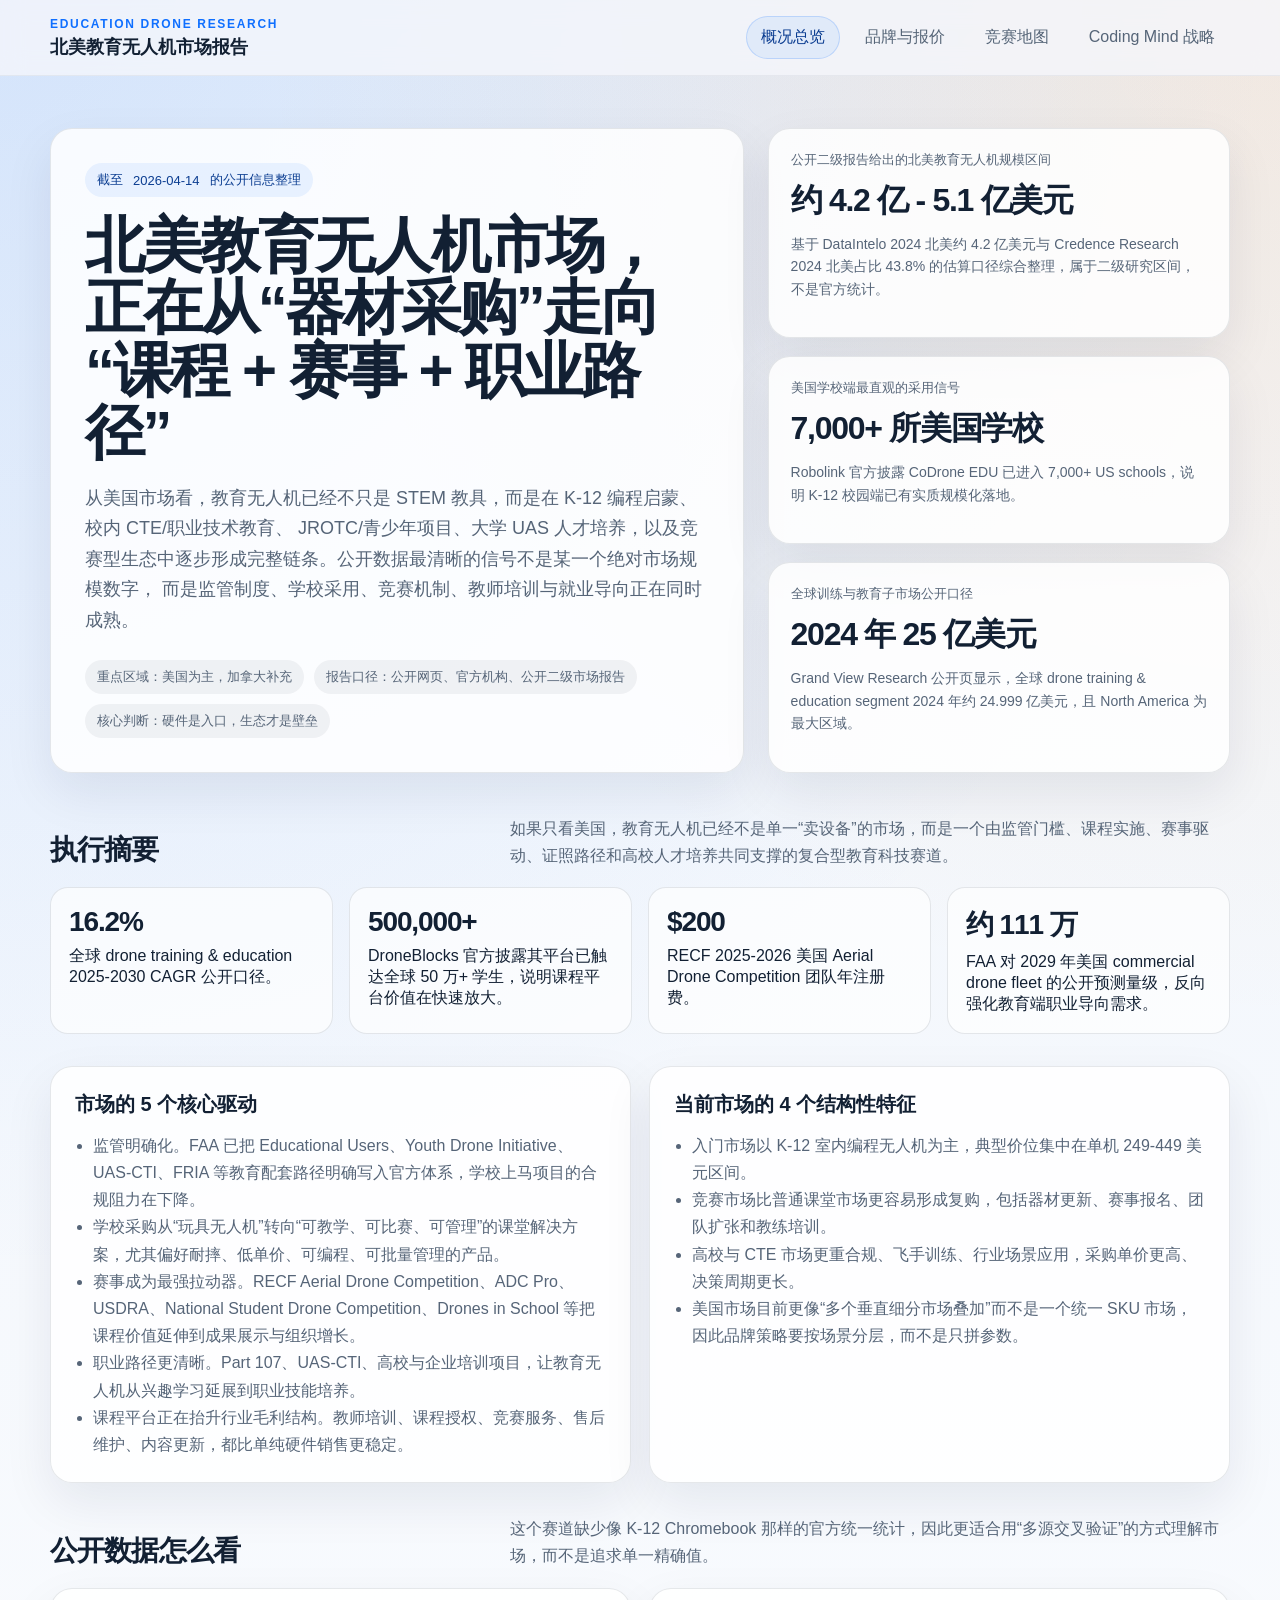
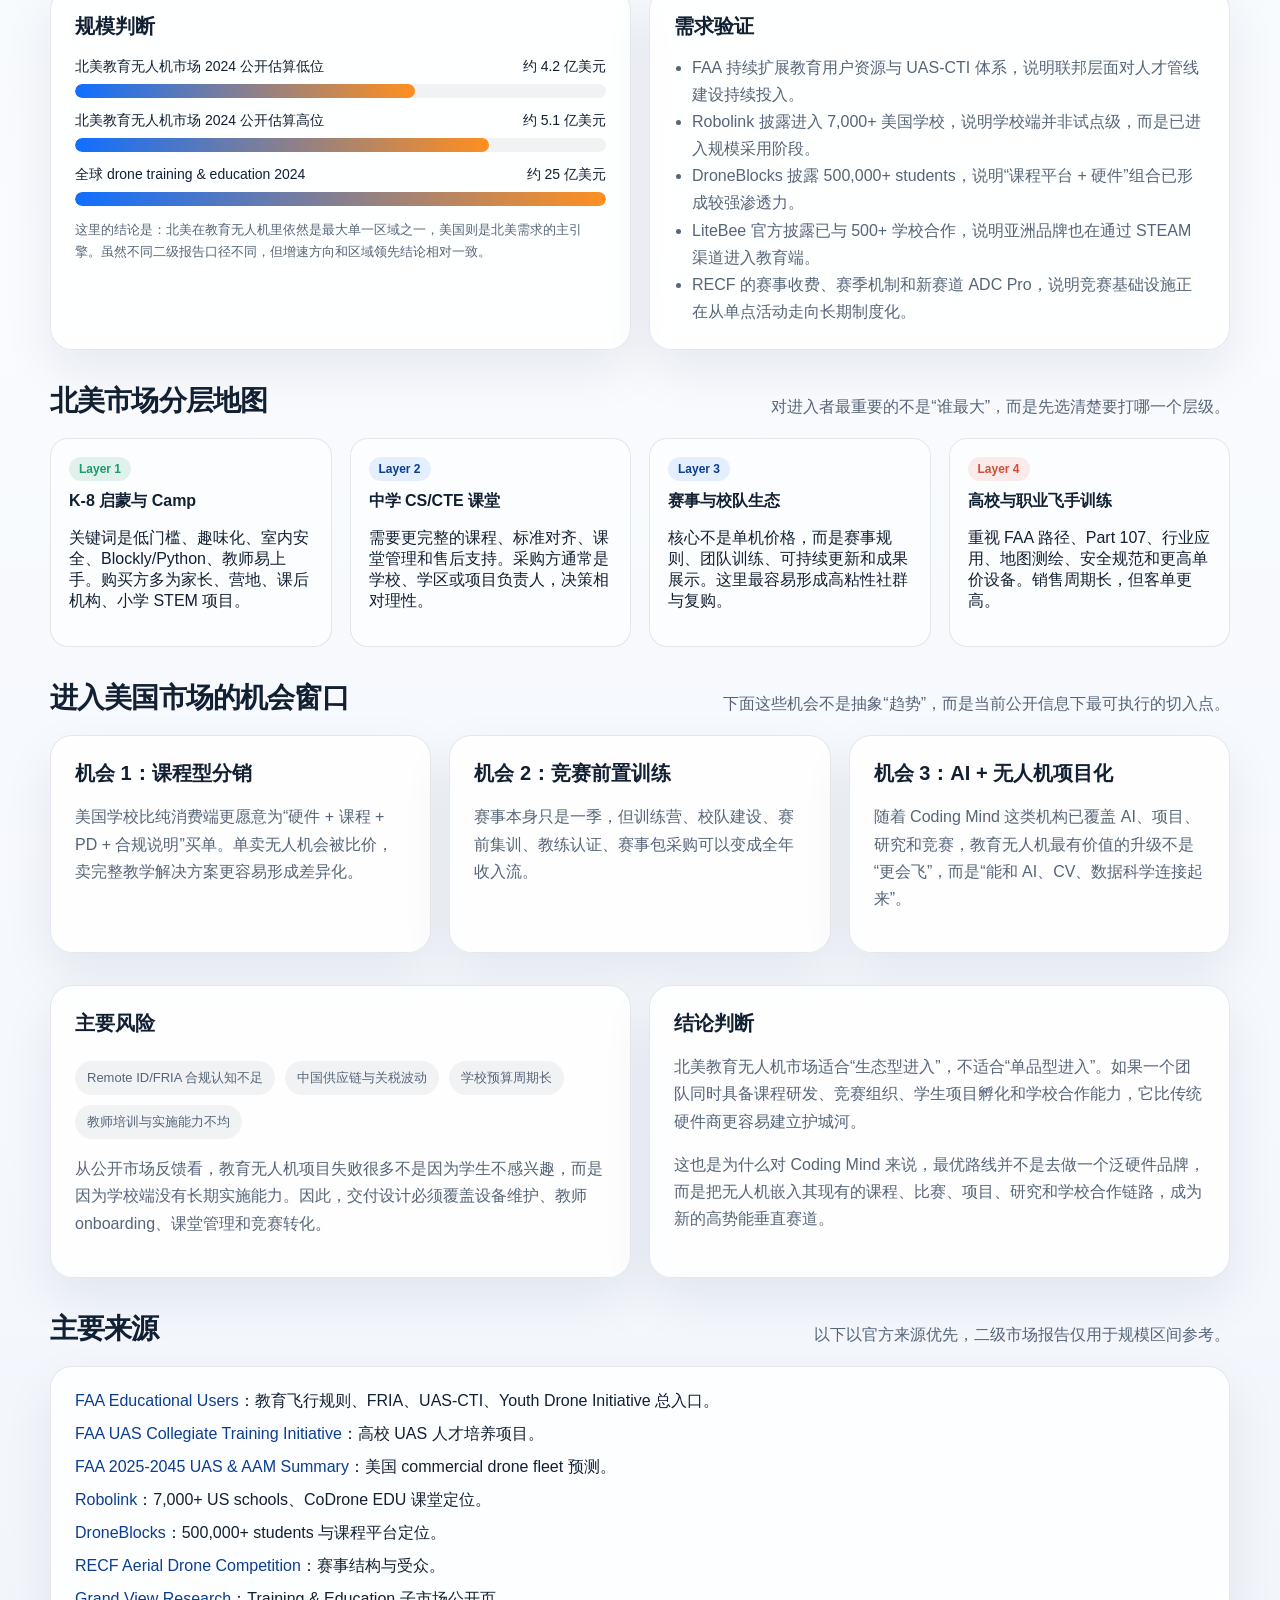
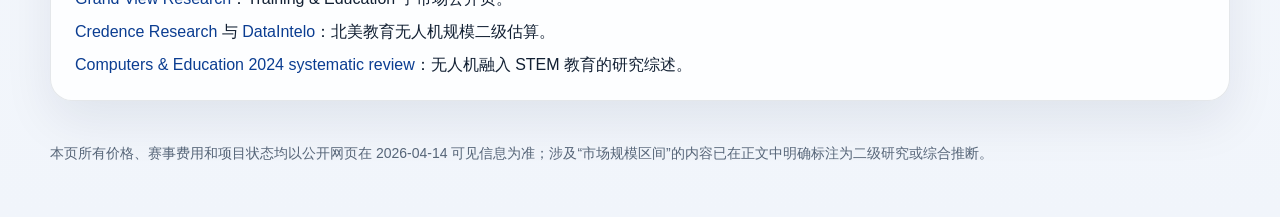
==== index.html @ 09e72b09 "Add North America education drone market research site" ====
<!DOCTYPE html>
<html lang="zh-CN">
<head>
  <meta charset="UTF-8">
  <meta name="viewport" content="width=device-width, initial-scale=1.0">
  <title>北美教育无人机市场研究总览</title>
  <link rel="stylesheet" href="assets/styles.css">
</head>
<body data-page="overview">
  <div class="topbar">
    <div class="page-shell topbar-inner">
      <div class="brand-block">
        <div class="brand-kicker">Education Drone Research</div>
        <div class="brand-title">北美教育无人机市场报告</div>
      </div>
      <nav class="nav-links">
        <a href="index.html" data-page="overview">概况总览</a>
        <a href="brands.html" data-page="brands">品牌与报价</a>
        <a href="competitions.html" data-page="competitions">竞赛地图</a>
        <a href="strategy.html" data-page="strategy">Coding Mind 战略</a>
      </nav>
    </div>
  </div>

  <main class="page-shell">
    <section class="hero">
      <div class="hero-grid">
        <div class="hero-card">
          <div class="eyebrow">截至 <span data-today></span> 的公开信息整理</div>
          <h1>北美教育无人机市场，正在从“器材采购”走向“课程 + 赛事 + 职业路径”</h1>
          <p class="lead">
            从美国市场看，教育无人机已经不只是 STEM 教具，而是在 K-12 编程启蒙、校内 CTE/职业技术教育、
            JROTC/青少年项目、大学 UAS 人才培养，以及竞赛型生态中逐步形成完整链条。公开数据最清晰的信号不是某一个绝对市场规模数字，
            而是监管制度、学校采用、竞赛机制、教师培训与就业导向正在同时成熟。
          </p>
          <div class="hero-tags">
            <span class="tag">重点区域：美国为主，加拿大补充</span>
            <span class="tag">报告口径：公开网页、官方机构、公开二级市场报告</span>
            <span class="tag">核心判断：硬件是入口，生态才是壁垒</span>
          </div>
        </div>
        <div class="hero-side">
          <div class="stat-card">
            <div class="stat-label">公开二级报告给出的北美教育无人机规模区间</div>
            <div class="stat-value">约 4.2 亿 - 5.1 亿美元</div>
            <div class="stat-foot">基于 DataIntelo 2024 北美约 4.2 亿美元与 Credence Research 2024 北美占比 43.8% 的估算口径综合整理，属于二级研究区间，不是官方统计。</div>
          </div>
          <div class="stat-card">
            <div class="stat-label">美国学校端最直观的采用信号</div>
            <div class="stat-value">7,000+ 所美国学校</div>
            <div class="stat-foot">Robolink 官方披露 CoDrone EDU 已进入 7,000+ US schools，说明 K-12 校园端已有实质规模化落地。</div>
          </div>
          <div class="stat-card">
            <div class="stat-label">全球训练与教育子市场公开口径</div>
            <div class="stat-value">2024 年 25 亿美元</div>
            <div class="stat-foot">Grand View Research 公开页显示，全球 drone training &amp; education segment 2024 年约 24.999 亿美元，且 North America 为最大区域。</div>
          </div>
        </div>
      </div>
    </section>

    <section>
      <div class="section-head">
        <div>
          <h2>执行摘要</h2>
        </div>
        <p>如果只看美国，教育无人机已经不是单一“卖设备”的市场，而是一个由监管门槛、课程实施、赛事驱动、证照路径和高校人才培养共同支撑的复合型教育科技赛道。</p>
      </div>
      <div class="metric-strip">
        <div class="metric-box">
          <strong>16.2%</strong>
          全球 drone training &amp; education 2025-2030 CAGR 公开口径。
        </div>
        <div class="metric-box">
          <strong>500,000+</strong>
          DroneBlocks 官方披露其平台已触达全球 50 万+ 学生，说明课程平台价值在快速放大。
        </div>
        <div class="metric-box">
          <strong>$200</strong>
          RECF 2025-2026 美国 Aerial Drone Competition 团队年注册费。
        </div>
        <div class="metric-box">
          <strong>约 111 万</strong>
          FAA 对 2029 年美国 commercial drone fleet 的公开预测量级，反向强化教育端职业导向需求。
        </div>
      </div>
    </section>

    <section>
      <div class="grid-2">
        <div class="panel">
          <h3>市场的 5 个核心驱动</h3>
          <ul class="clean">
            <li>监管明确化。FAA 已把 Educational Users、Youth Drone Initiative、UAS-CTI、FRIA 等教育配套路径明确写入官方体系，学校上马项目的合规阻力在下降。</li>
            <li>学校采购从“玩具无人机”转向“可教学、可比赛、可管理”的课堂解决方案，尤其偏好耐摔、低单价、可编程、可批量管理的产品。</li>
            <li>赛事成为最强拉动器。RECF Aerial Drone Competition、ADC Pro、USDRA、National Student Drone Competition、Drones in School 等把课程价值延伸到成果展示与组织增长。</li>
            <li>职业路径更清晰。Part 107、UAS-CTI、高校与企业培训项目，让教育无人机从兴趣学习延展到职业技能培养。</li>
            <li>课程平台正在抬升行业毛利结构。教师培训、课程授权、竞赛服务、售后维护、内容更新，都比单纯硬件销售更稳定。</li>
          </ul>
        </div>
        <div class="panel">
          <h3>当前市场的 4 个结构性特征</h3>
          <ul class="clean">
            <li>入门市场以 K-12 室内编程无人机为主，典型价位集中在单机 249-449 美元区间。</li>
            <li>竞赛市场比普通课堂市场更容易形成复购，包括器材更新、赛事报名、团队扩张和教练培训。</li>
            <li>高校与 CTE 市场更重合规、飞手训练、行业场景应用，采购单价更高、决策周期更长。</li>
            <li>美国市场目前更像“多个垂直细分市场叠加”而不是一个统一 SKU 市场，因此品牌策略要按场景分层，而不是只拼参数。</li>
          </ul>
        </div>
      </div>
    </section>

    <section>
      <div class="section-head">
        <div>
          <h2>公开数据怎么看</h2>
        </div>
        <p>这个赛道缺少像 K-12 Chromebook 那样的官方统一统计，因此更适合用“多源交叉验证”的方式理解市场，而不是追求单一精确值。</p>
      </div>
      <div class="grid-2">
        <div class="panel">
          <h3>规模判断</h3>
          <div class="market-bars">
            <div class="bar-row">
              <div class="bar-label"><span>北美教育无人机市场 2024 公开估算低位</span><span>约 4.2 亿美元</span></div>
              <div class="bar-track"><div class="bar-fill" style="width: 64%;"></div></div>
            </div>
            <div class="bar-row">
              <div class="bar-label"><span>北美教育无人机市场 2024 公开估算高位</span><span>约 5.1 亿美元</span></div>
              <div class="bar-track"><div class="bar-fill" style="width: 78%;"></div></div>
            </div>
            <div class="bar-row">
              <div class="bar-label"><span>全球 drone training &amp; education 2024</span><span>约 25 亿美元</span></div>
              <div class="bar-track"><div class="bar-fill" style="width: 100%;"></div></div>
            </div>
          </div>
          <p class="small">这里的结论是：北美在教育无人机里依然是最大单一区域之一，美国则是北美需求的主引擎。虽然不同二级报告口径不同，但增速方向和区域领先结论相对一致。</p>
        </div>
        <div class="panel">
          <h3>需求验证</h3>
          <ul class="clean">
            <li>FAA 持续扩展教育用户资源与 UAS-CTI 体系，说明联邦层面对人才管线建设持续投入。</li>
            <li>Robolink 披露进入 7,000+ 美国学校，说明学校端并非试点级，而是已进入规模采用阶段。</li>
            <li>DroneBlocks 披露 500,000+ students，说明“课程平台 + 硬件”组合已形成较强渗透力。</li>
            <li>LiteBee 官方披露已与 500+ 学校合作，说明亚洲品牌也在通过 STEAM 渠道进入教育端。</li>
            <li>RECF 的赛事收费、赛季机制和新赛道 ADC Pro，说明竞赛基础设施正在从单点活动走向长期制度化。</li>
          </ul>
        </div>
      </div>
    </section>

    <section>
      <div class="section-head">
        <div>
          <h2>北美市场分层地图</h2>
        </div>
        <p>对进入者最重要的不是“谁最大”，而是先选清楚要打哪一个层级。</p>
      </div>
      <div class="grid-4">
        <div class="matrix-item">
          <div class="pill open">Layer 1</div>
          <h4>K-8 启蒙与 Camp</h4>
          <p>关键词是低门槛、趣味化、室内安全、Blockly/Python、教师易上手。购买方多为家长、营地、课后机构、小学 STEM 项目。</p>
        </div>
        <div class="matrix-item">
          <div class="pill note">Layer 2</div>
          <h4>中学 CS/CTE 课堂</h4>
          <p>需要更完整的课程、标准对齐、课堂管理和售后支持。采购方通常是学校、学区或项目负责人，决策相对理性。</p>
        </div>
        <div class="matrix-item">
          <div class="pill note">Layer 3</div>
          <h4>赛事与校队生态</h4>
          <p>核心不是单机价格，而是赛事规则、团队训练、可持续更新和成果展示。这里最容易形成高粘性社群与复购。</p>
        </div>
        <div class="matrix-item">
          <div class="pill risk">Layer 4</div>
          <h4>高校与职业飞手训练</h4>
          <p>重视 FAA 路径、Part 107、行业应用、地图测绘、安全规范和更高单价设备。销售周期长，但客单更高。</p>
        </div>
      </div>
    </section>

    <section>
      <div class="section-head">
        <div>
          <h2>进入美国市场的机会窗口</h2>
        </div>
        <p>下面这些机会不是抽象“趋势”，而是当前公开信息下最可执行的切入点。</p>
      </div>
      <div class="grid-3">
        <div class="panel">
          <h3>机会 1：课程型分销</h3>
          <p>美国学校比纯消费端更愿意为“硬件 + 课程 + PD + 合规说明”买单。单卖无人机会被比价，卖完整教学解决方案更容易形成差异化。</p>
        </div>
        <div class="panel">
          <h3>机会 2：竞赛前置训练</h3>
          <p>赛事本身只是一季，但训练营、校队建设、赛前集训、教练认证、赛事包采购可以变成全年收入流。</p>
        </div>
        <div class="panel">
          <h3>机会 3：AI + 无人机项目化</h3>
          <p>随着 Coding Mind 这类机构已覆盖 AI、项目、研究和竞赛，教育无人机最有价值的升级不是“更会飞”，而是“能和 AI、CV、数据科学连接起来”。</p>
        </div>
      </div>
    </section>

    <section>
      <div class="grid-2">
        <div class="panel">
          <h3>主要风险</h3>
          <div class="chip-row">
            <span class="chip">Remote ID/FRIA 合规认知不足</span>
            <span class="chip">中国供应链与关税波动</span>
            <span class="chip">学校预算周期长</span>
            <span class="chip">教师培训与实施能力不均</span>
          </div>
          <p>从公开市场反馈看，教育无人机项目失败很多不是因为学生不感兴趣，而是因为学校端没有长期实施能力。因此，交付设计必须覆盖设备维护、教师 onboarding、课堂管理和竞赛转化。</p>
        </div>
        <div class="panel">
          <h3>结论判断</h3>
          <p>北美教育无人机市场适合“生态型进入”，不适合“单品型进入”。如果一个团队同时具备课程研发、竞赛组织、学生项目孵化和学校合作能力，它比传统硬件商更容易建立护城河。</p>
          <p>这也是为什么对 Coding Mind 来说，最优路线并不是去做一个泛硬件品牌，而是把无人机嵌入其现有的课程、比赛、项目、研究和学校合作链路，成为新的高势能垂直赛道。</p>
        </div>
      </div>
    </section>

    <section>
      <div class="section-head">
        <div>
          <h2>主要来源</h2>
        </div>
        <p>以下以官方来源优先，二级市场报告仅用于规模区间参考。</p>
      </div>
      <div class="source-card">
        <div class="source-list">
          <div><a href="https://www.faa.gov/uas/educational_users/" target="_blank" rel="noreferrer">FAA Educational Users</a>：教育飞行规则、FRIA、UAS-CTI、Youth Drone Initiative 总入口。</div>
          <div><a href="https://www.faa.gov/uas/educational_users/collegiate_training_initiative" target="_blank" rel="noreferrer">FAA UAS Collegiate Training Initiative</a>：高校 UAS 人才培养项目。</div>
          <div><a href="https://www.faa.gov/data_research/aviation/aerospace_forecasts/2025-uas-and-aam-summary.pdf" target="_blank" rel="noreferrer">FAA 2025-2045 UAS &amp; AAM Summary</a>：美国 commercial drone fleet 预测。</div>
          <div><a href="https://www.robolink.com/" target="_blank" rel="noreferrer">Robolink</a>：7,000+ US schools、CoDrone EDU 课堂定位。</div>
          <div><a href="https://droneblocks.io/about-droneblocks/" target="_blank" rel="noreferrer">DroneBlocks</a>：500,000+ students 与课程平台定位。</div>
          <div><a href="https://recf.org/teams/competition/aerial-drone-competition/" target="_blank" rel="noreferrer">RECF Aerial Drone Competition</a>：赛事结构与受众。</div>
          <div><a href="https://www.grandviewresearch.com/horizon/statistics/drone-market-outlook/services/training-education/global" target="_blank" rel="noreferrer">Grand View Research</a>：Training &amp; Education 子市场公开页。</div>
          <div><a href="https://www.credenceresearch.com/report/drone-technology-in-education-market/" target="_blank" rel="noreferrer">Credence Research</a> 与 <a href="https://dataintelo.com/report/drone-education-market" target="_blank" rel="noreferrer">DataIntelo</a>：北美教育无人机规模二级估算。</div>
          <div><a href="https://www.sciencedirect.com/science/article/pii/S0360131524000137" target="_blank" rel="noreferrer">Computers &amp; Education 2024 systematic review</a>：无人机融入 STEM 教育的研究综述。</div>
        </div>
      </div>
    </section>

    <div class="footer">
      本页所有价格、赛事费用和项目状态均以公开网页在 <span data-today></span> 可见信息为准；涉及“市场规模区间”的内容已在正文中明确标注为二级研究或综合推断。
    </div>
  </main>
  <script src="assets/app.js"></script>
</body>
</html>
---- assets/styles.css ----
:root {
  --bg: #f5f7fb;
  --surface: rgba(255, 255, 255, 0.84);
  --surface-strong: #ffffff;
  --text: #122033;
  --muted: #566578;
  --line: rgba(18, 32, 51, 0.1);
  --brand: #0f6fff;
  --brand-deep: #0b3d91;
  --accent: #ff8f1f;
  --accent-soft: #ffe5c7;
  --success: #1a9b6d;
  --danger: #d24e39;
  --shadow: 0 20px 50px rgba(16, 31, 58, 0.08);
  --radius: 22px;
  --content: 1180px;
}

* {
  box-sizing: border-box;
}

html {
  scroll-behavior: smooth;
}

body {
  margin: 0;
  font-family: "Segoe UI", "PingFang SC", "Microsoft YaHei", sans-serif;
  color: var(--text);
  background:
    radial-gradient(circle at top left, rgba(15, 111, 255, 0.12), transparent 35%),
    radial-gradient(circle at top right, rgba(255, 143, 31, 0.12), transparent 28%),
    linear-gradient(180deg, #eff4fb 0%, #f9fbfe 55%, #f1f5fb 100%);
}

a {
  color: inherit;
}

.page-shell {
  width: min(calc(100% - 32px), var(--content));
  margin: 0 auto;
}

.topbar {
  position: sticky;
  top: 0;
  z-index: 20;
  backdrop-filter: blur(12px);
  background: rgba(245, 247, 251, 0.78);
  border-bottom: 1px solid rgba(18, 32, 51, 0.06);
}

.topbar-inner {
  display: flex;
  align-items: center;
  justify-content: space-between;
  gap: 18px;
  padding: 16px 0;
}

.brand-block {
  display: flex;
  flex-direction: column;
  gap: 4px;
}

.brand-kicker {
  font-size: 12px;
  letter-spacing: 0.14em;
  text-transform: uppercase;
  color: var(--brand);
  font-weight: 700;
}

.brand-title {
  font-size: 18px;
  font-weight: 700;
}

.nav-links {
  display: flex;
  flex-wrap: wrap;
  justify-content: flex-end;
  gap: 10px;
}

.nav-links a {
  text-decoration: none;
  padding: 10px 14px;
  border-radius: 999px;
  color: var(--muted);
  border: 1px solid transparent;
  transition: all 0.2s ease;
}

.nav-links a:hover,
.nav-links a.active {
  color: var(--brand-deep);
  border-color: rgba(15, 111, 255, 0.18);
  background: rgba(15, 111, 255, 0.08);
}

.hero {
  padding: 52px 0 24px;
}

.hero-grid {
  display: grid;
  grid-template-columns: 1.35fr 0.9fr;
  gap: 24px;
}

.hero-card,
.panel,
.table-card,
.source-card,
.stat-card,
.timeline-card,
.note-card {
  background: var(--surface);
  border: 1px solid var(--line);
  box-shadow: var(--shadow);
  border-radius: var(--radius);
}

.hero-card {
  padding: 34px;
}

.eyebrow {
  display: inline-flex;
  align-items: center;
  gap: 10px;
  font-size: 13px;
  color: var(--brand-deep);
  background: rgba(15, 111, 255, 0.08);
  padding: 8px 12px;
  border-radius: 999px;
  margin-bottom: 18px;
}

.hero h1 {
  margin: 0;
  font-size: clamp(34px, 6vw, 60px);
  line-height: 1.04;
  letter-spacing: -0.04em;
}

.hero p.lead {
  margin: 18px 0 0;
  font-size: 18px;
  line-height: 1.7;
  color: var(--muted);
  max-width: 720px;
}

.hero-tags,
.chip-row {
  display: flex;
  flex-wrap: wrap;
  gap: 10px;
  margin-top: 24px;
}

.tag,
.chip {
  padding: 8px 12px;
  border-radius: 999px;
  font-size: 13px;
  background: rgba(18, 32, 51, 0.05);
  color: var(--muted);
}

.hero-side {
  display: grid;
  gap: 18px;
}

.stat-card {
  padding: 22px;
}

.stat-label {
  font-size: 13px;
  color: var(--muted);
  margin-bottom: 10px;
}

.stat-value {
  font-size: 32px;
  font-weight: 800;
  letter-spacing: -0.04em;
}

.stat-foot {
  margin-top: 10px;
  color: var(--muted);
  font-size: 14px;
  line-height: 1.6;
}

.grid-3,
.grid-2,
.grid-4 {
  display: grid;
  gap: 18px;
}

.grid-2 {
  grid-template-columns: repeat(2, minmax(0, 1fr));
}

.grid-3 {
  grid-template-columns: repeat(3, minmax(0, 1fr));
}

.grid-4 {
  grid-template-columns: repeat(4, minmax(0, 1fr));
}

section {
  padding: 18px 0 14px;
}

.section-head {
  display: flex;
  justify-content: space-between;
  gap: 18px;
  align-items: end;
  margin-bottom: 18px;
}

.section-head h2 {
  margin: 0;
  font-size: 28px;
  letter-spacing: -0.03em;
}

.section-head p {
  margin: 0;
  max-width: 720px;
  color: var(--muted);
  line-height: 1.7;
}

.panel {
  padding: 24px;
}

.panel h3,
.timeline-card h3,
.table-card h3,
.source-card h3 {
  margin: 0 0 14px;
  font-size: 20px;
}

.panel p,
.panel li,
.timeline-card p,
.timeline-card li,
.table-card p,
.source-card li,
.note-card p {
  color: var(--muted);
  line-height: 1.7;
}

ul.clean {
  margin: 0;
  padding-left: 18px;
}

.metric-strip {
  display: grid;
  grid-template-columns: repeat(4, minmax(0, 1fr));
  gap: 16px;
}

.metric-box {
  padding: 18px;
  border-radius: 18px;
  border: 1px solid var(--line);
  background: rgba(255, 255, 255, 0.66);
}

.metric-box strong {
  display: block;
  font-size: 28px;
  margin-bottom: 8px;
  letter-spacing: -0.04em;
}

.market-bars {
  display: grid;
  gap: 14px;
  margin-top: 18px;
}

.bar-row {
  display: grid;
  gap: 8px;
}

.bar-label {
  display: flex;
  justify-content: space-between;
  gap: 12px;
  font-size: 14px;
}

.bar-track {
  height: 14px;
  border-radius: 999px;
  background: rgba(18, 32, 51, 0.06);
  overflow: hidden;
}

.bar-fill {
  height: 100%;
  border-radius: 999px;
  background: linear-gradient(90deg, var(--brand), var(--accent));
}

.matrix {
  display: grid;
  gap: 14px;
}

.matrix-item {
  padding: 18px;
  border-radius: 18px;
  border: 1px solid var(--line);
  background: rgba(255, 255, 255, 0.62);
}

.matrix-item h4 {
  margin: 0 0 10px;
  font-size: 16px;
}

.pill {
  display: inline-flex;
  padding: 5px 10px;
  border-radius: 999px;
  font-size: 12px;
  font-weight: 700;
  margin-bottom: 10px;
}

.pill.open {
  background: rgba(26, 155, 109, 0.12);
  color: var(--success);
}

.pill.risk {
  background: rgba(210, 78, 57, 0.1);
  color: var(--danger);
}

.pill.note {
  background: rgba(15, 111, 255, 0.1);
  color: var(--brand-deep);
}

.table-card {
  overflow: hidden;
}

.table-wrap {
  overflow-x: auto;
}

table {
  width: 100%;
  border-collapse: collapse;
  min-width: 860px;
}

th,
td {
  text-align: left;
  padding: 16px 18px;
  border-bottom: 1px solid var(--line);
  vertical-align: top;
  font-size: 14px;
  line-height: 1.6;
}

th {
  font-size: 12px;
  text-transform: uppercase;
  letter-spacing: 0.08em;
  color: var(--muted);
  background: rgba(18, 32, 51, 0.04);
}

tbody tr:hover {
  background: rgba(15, 111, 255, 0.03);
}

.price {
  font-weight: 700;
  color: var(--brand-deep);
}

.muted {
  color: var(--muted);
}

.timeline {
  display: grid;
  gap: 16px;
}

.timeline-card {
  padding: 22px;
}

.timeline-step {
  font-size: 12px;
  color: var(--brand);
  font-weight: 800;
  letter-spacing: 0.1em;
  text-transform: uppercase;
  margin-bottom: 10px;
}

.source-card {
  padding: 24px;
}

.source-list {
  display: grid;
  gap: 12px;
}

.source-list a {
  color: var(--brand-deep);
  text-decoration: none;
}

.source-list a:hover {
  text-decoration: underline;
}

.note-card {
  padding: 18px 20px;
}

.footer {
  padding: 30px 0 54px;
  color: var(--muted);
  font-size: 14px;
}

.small {
  font-size: 13px;
}

@media (max-width: 980px) {
  .hero-grid,
  .grid-2,
  .grid-3,
  .grid-4,
  .metric-strip {
    grid-template-columns: 1fr;
  }

  .topbar-inner,
  .section-head {
    flex-direction: column;
    align-items: flex-start;
  }

  .nav-links {
    justify-content: flex-start;
  }

  .hero-card,
  .panel,
  .timeline-card,
  .source-card {
    padding: 22px;
  }
}
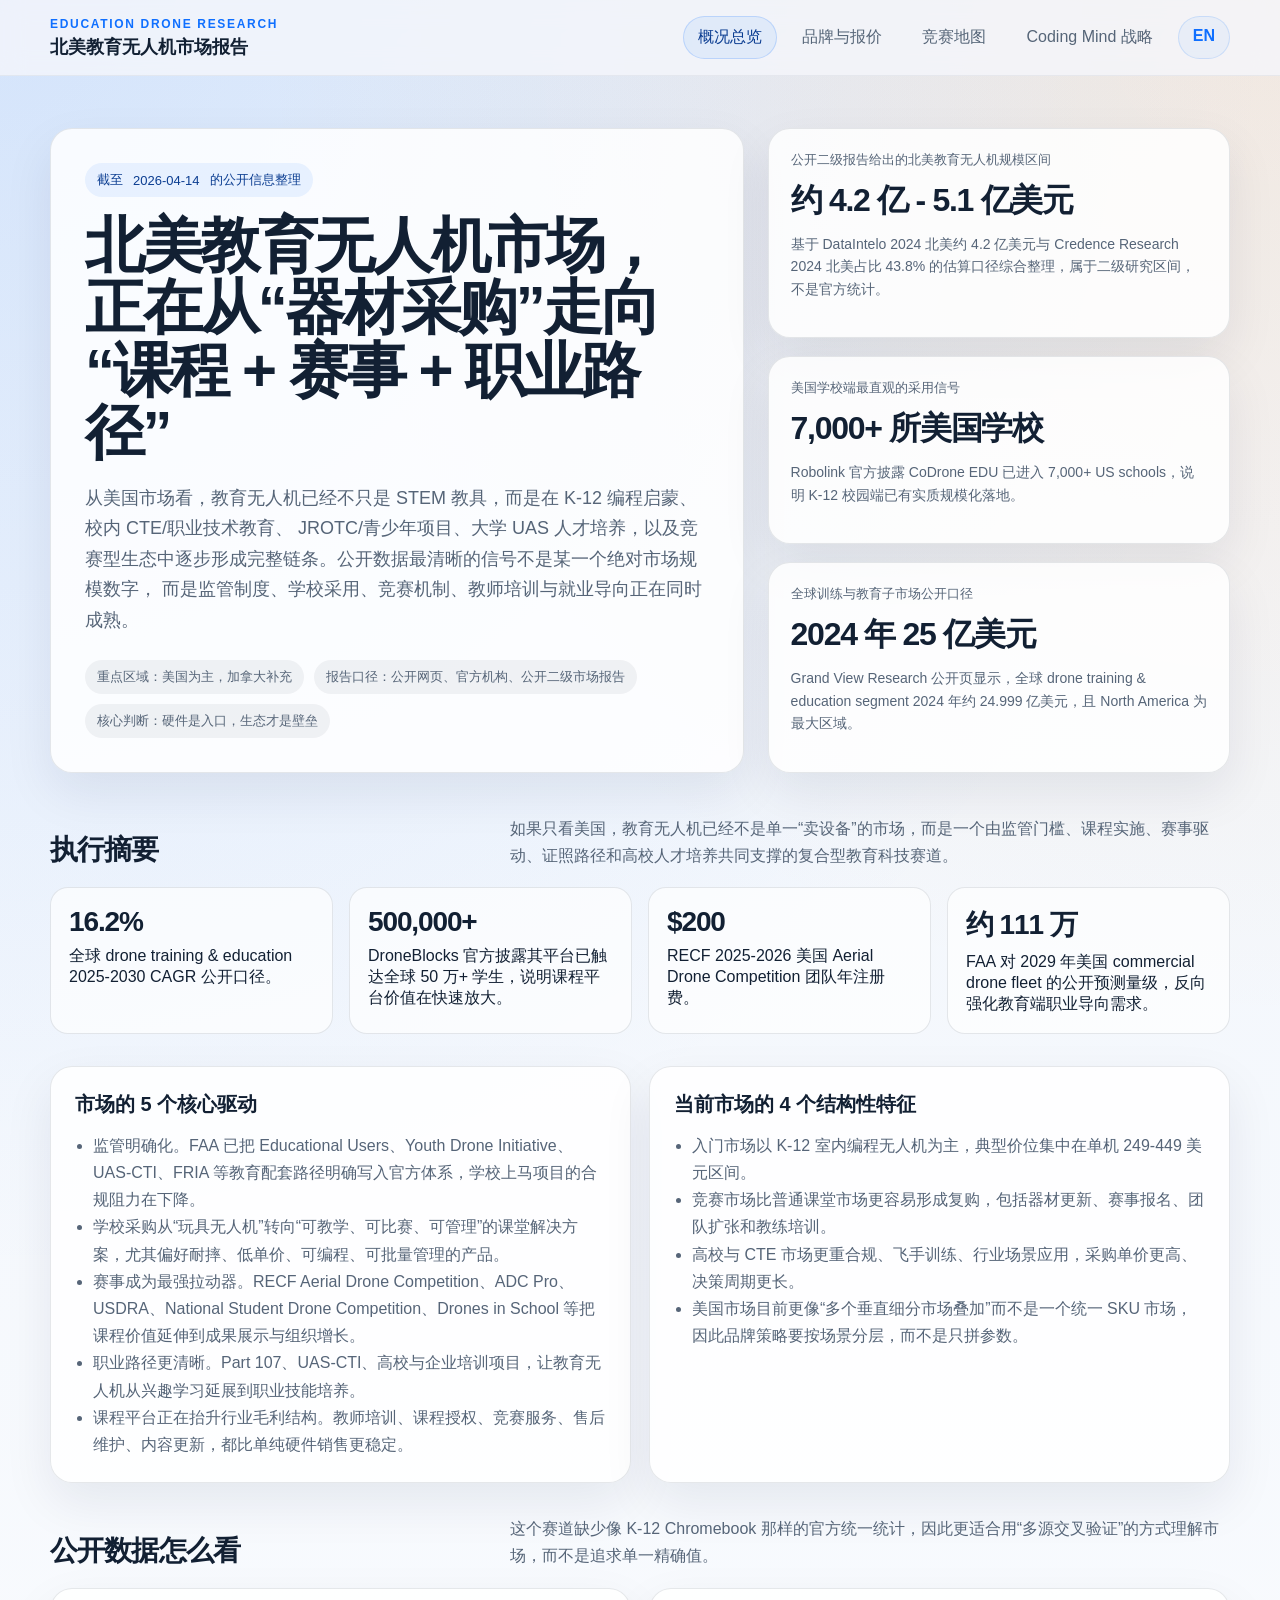
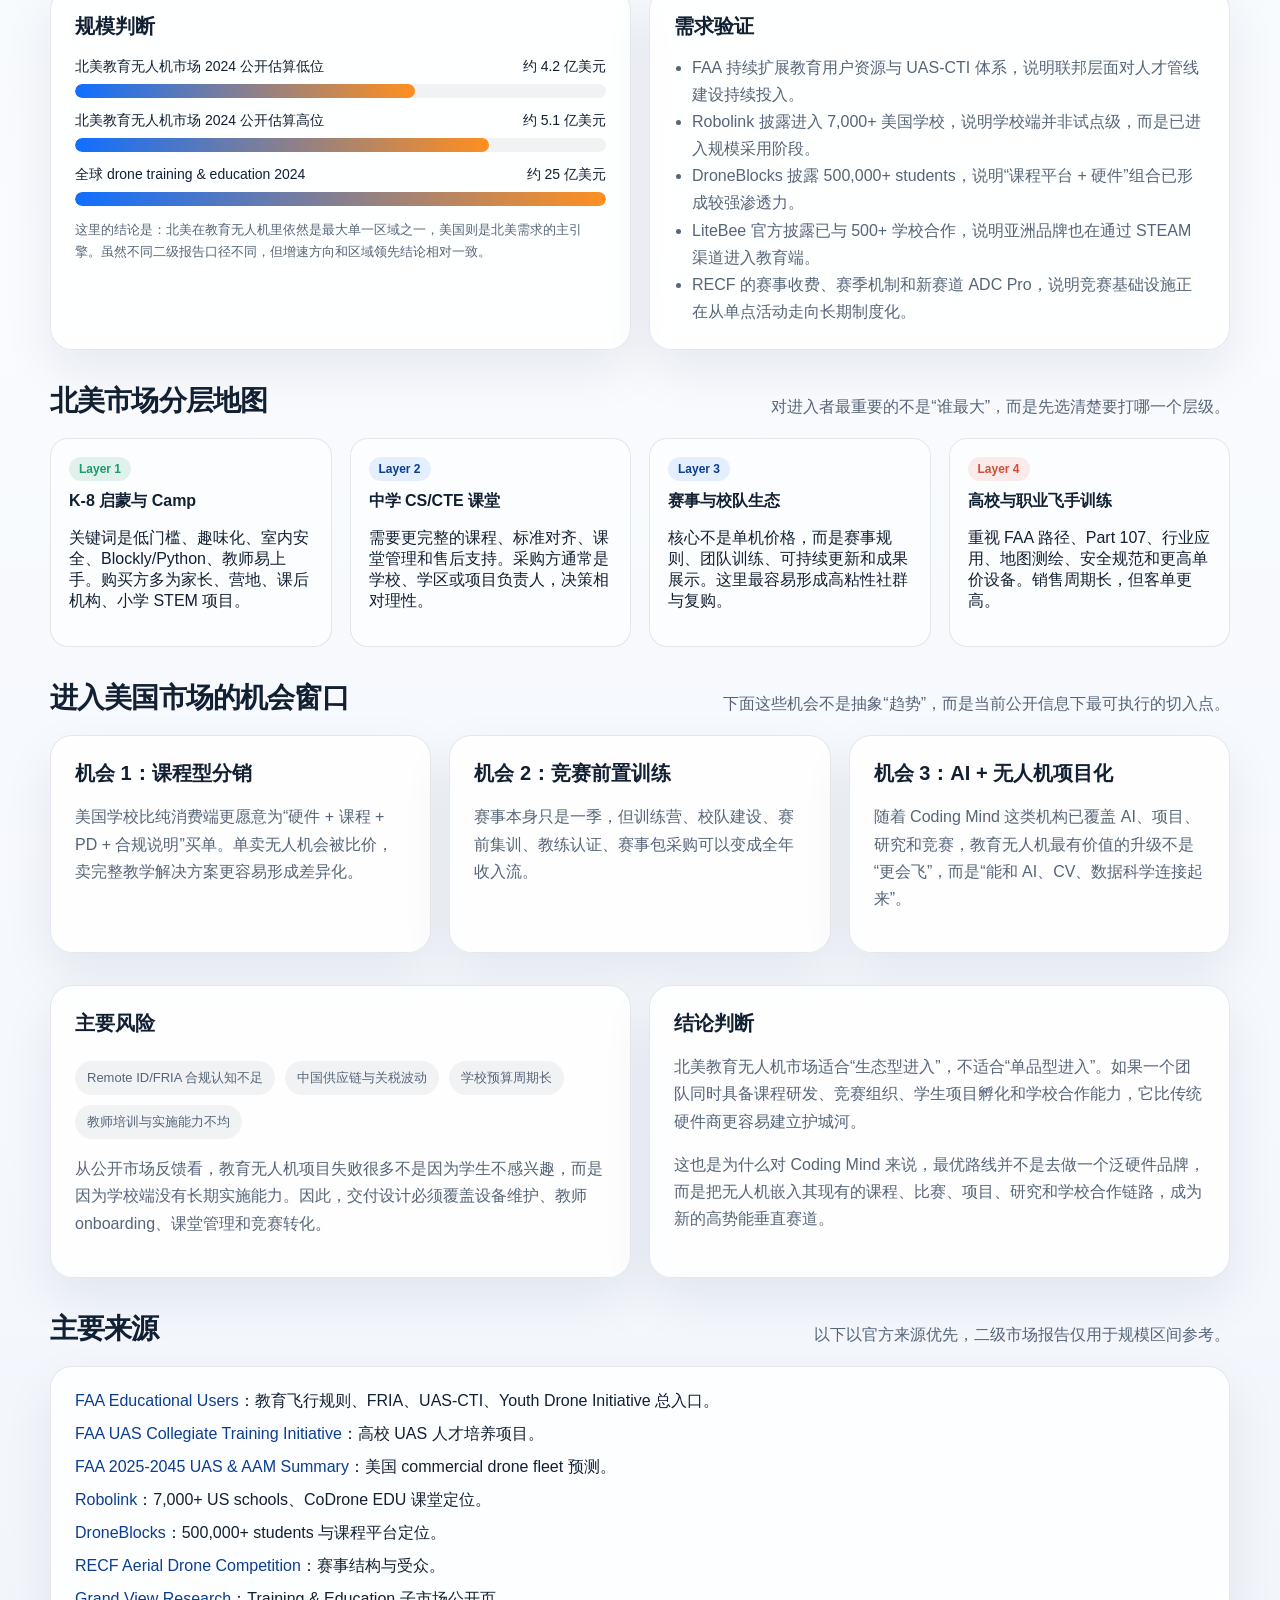
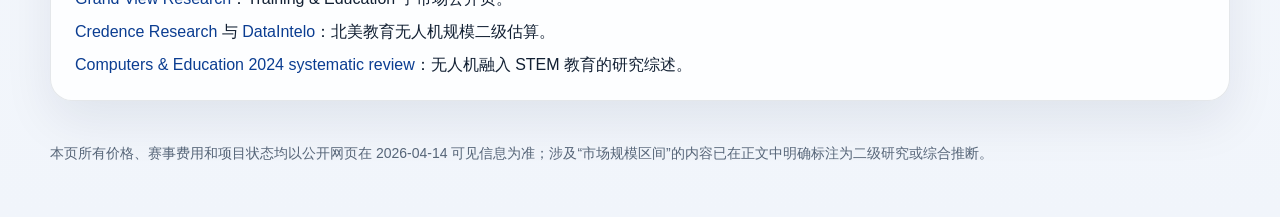
==== commit 6ffd5aaa: "Add English version of education drone report" ====
--- a/index.html
+++ b/index.html
@@ -18,6 +18,7 @@
         <a href="brands.html" data-page="brands">品牌与报价</a>
         <a href="competitions.html" data-page="competitions">竞赛地图</a>
         <a href="strategy.html" data-page="strategy">Coding Mind 战略</a>
+        <a href="overview-en.html" class="lang-link">EN</a>
       </nav>
     </div>
   </div>
--- a/assets/styles.css
+++ b/assets/styles.css
@@ -102,6 +102,13 @@
   background: rgba(15, 111, 255, 0.08);
 }
 
+.nav-links a.lang-link {
+  font-weight: 700;
+  color: var(--brand);
+  border-color: rgba(15, 111, 255, 0.14);
+  background: rgba(15, 111, 255, 0.05);
+}
+
 .hero {
   padding: 52px 0 24px;
 }
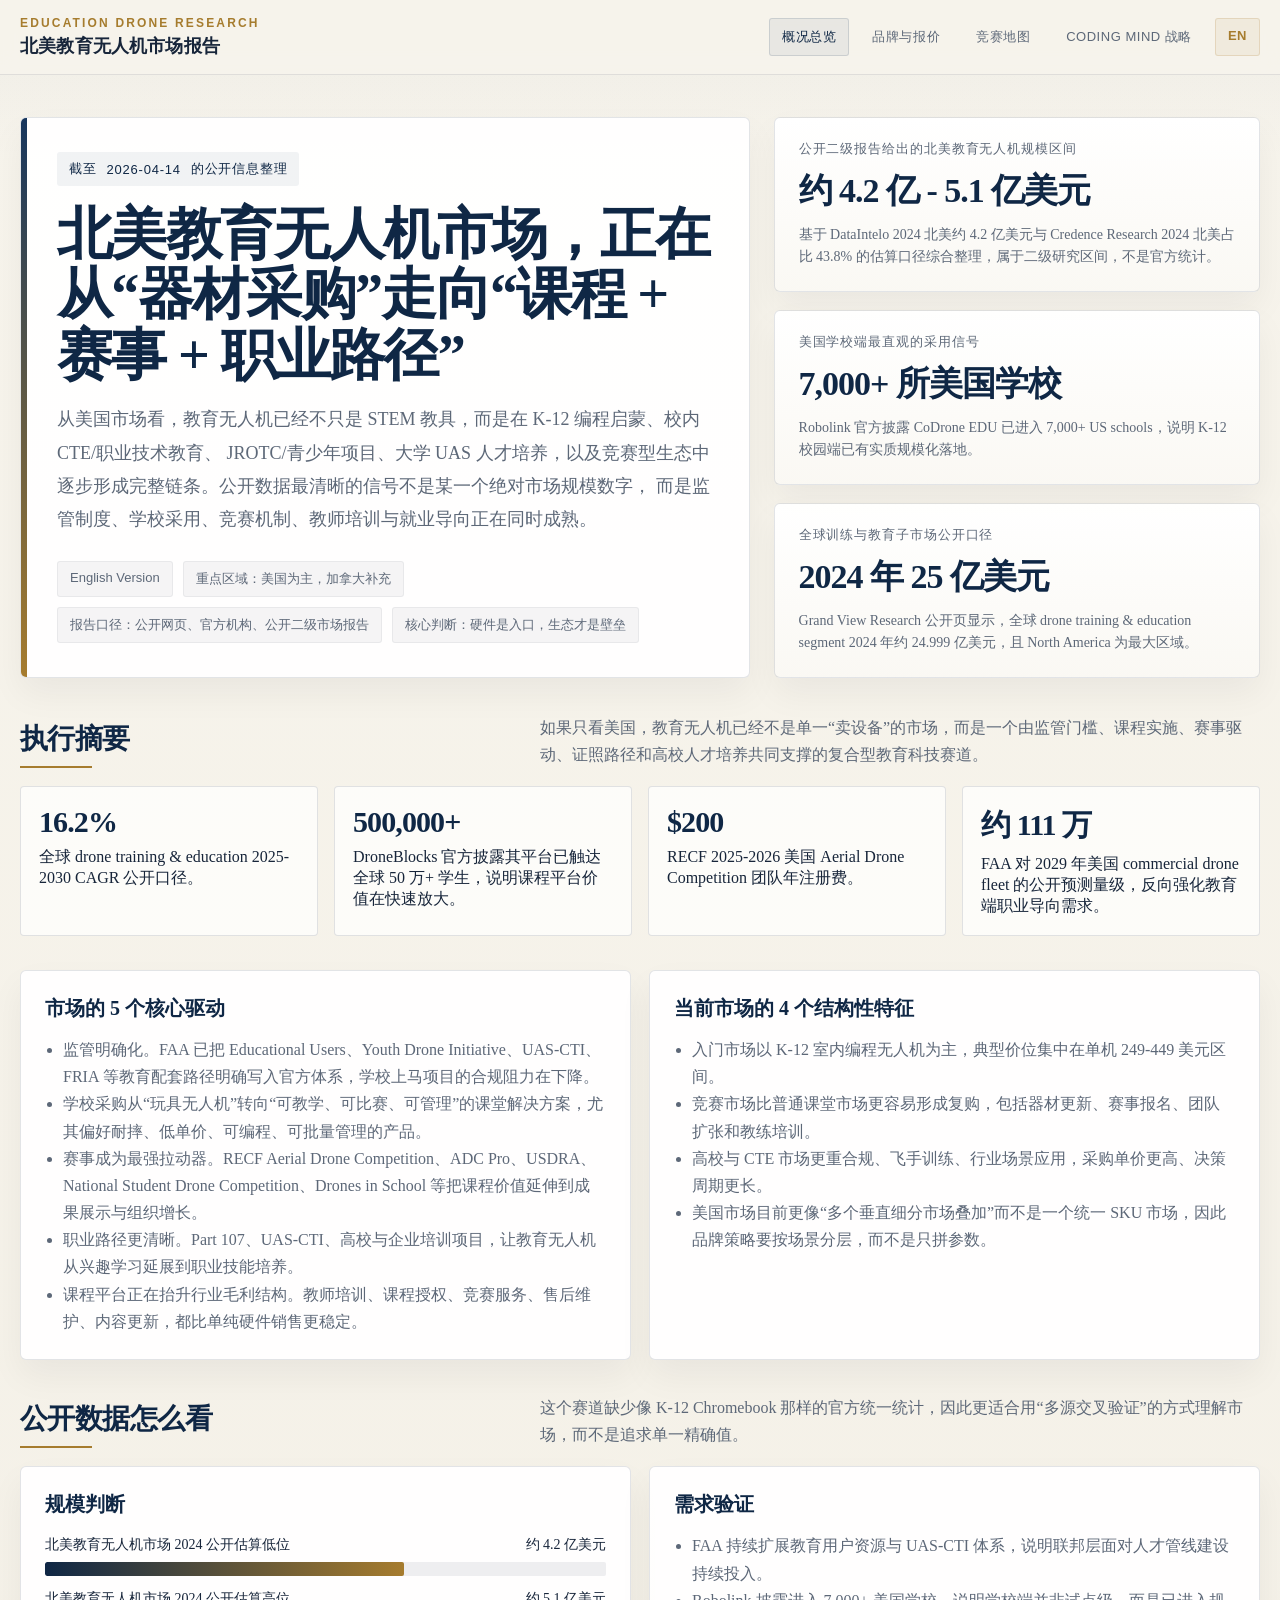
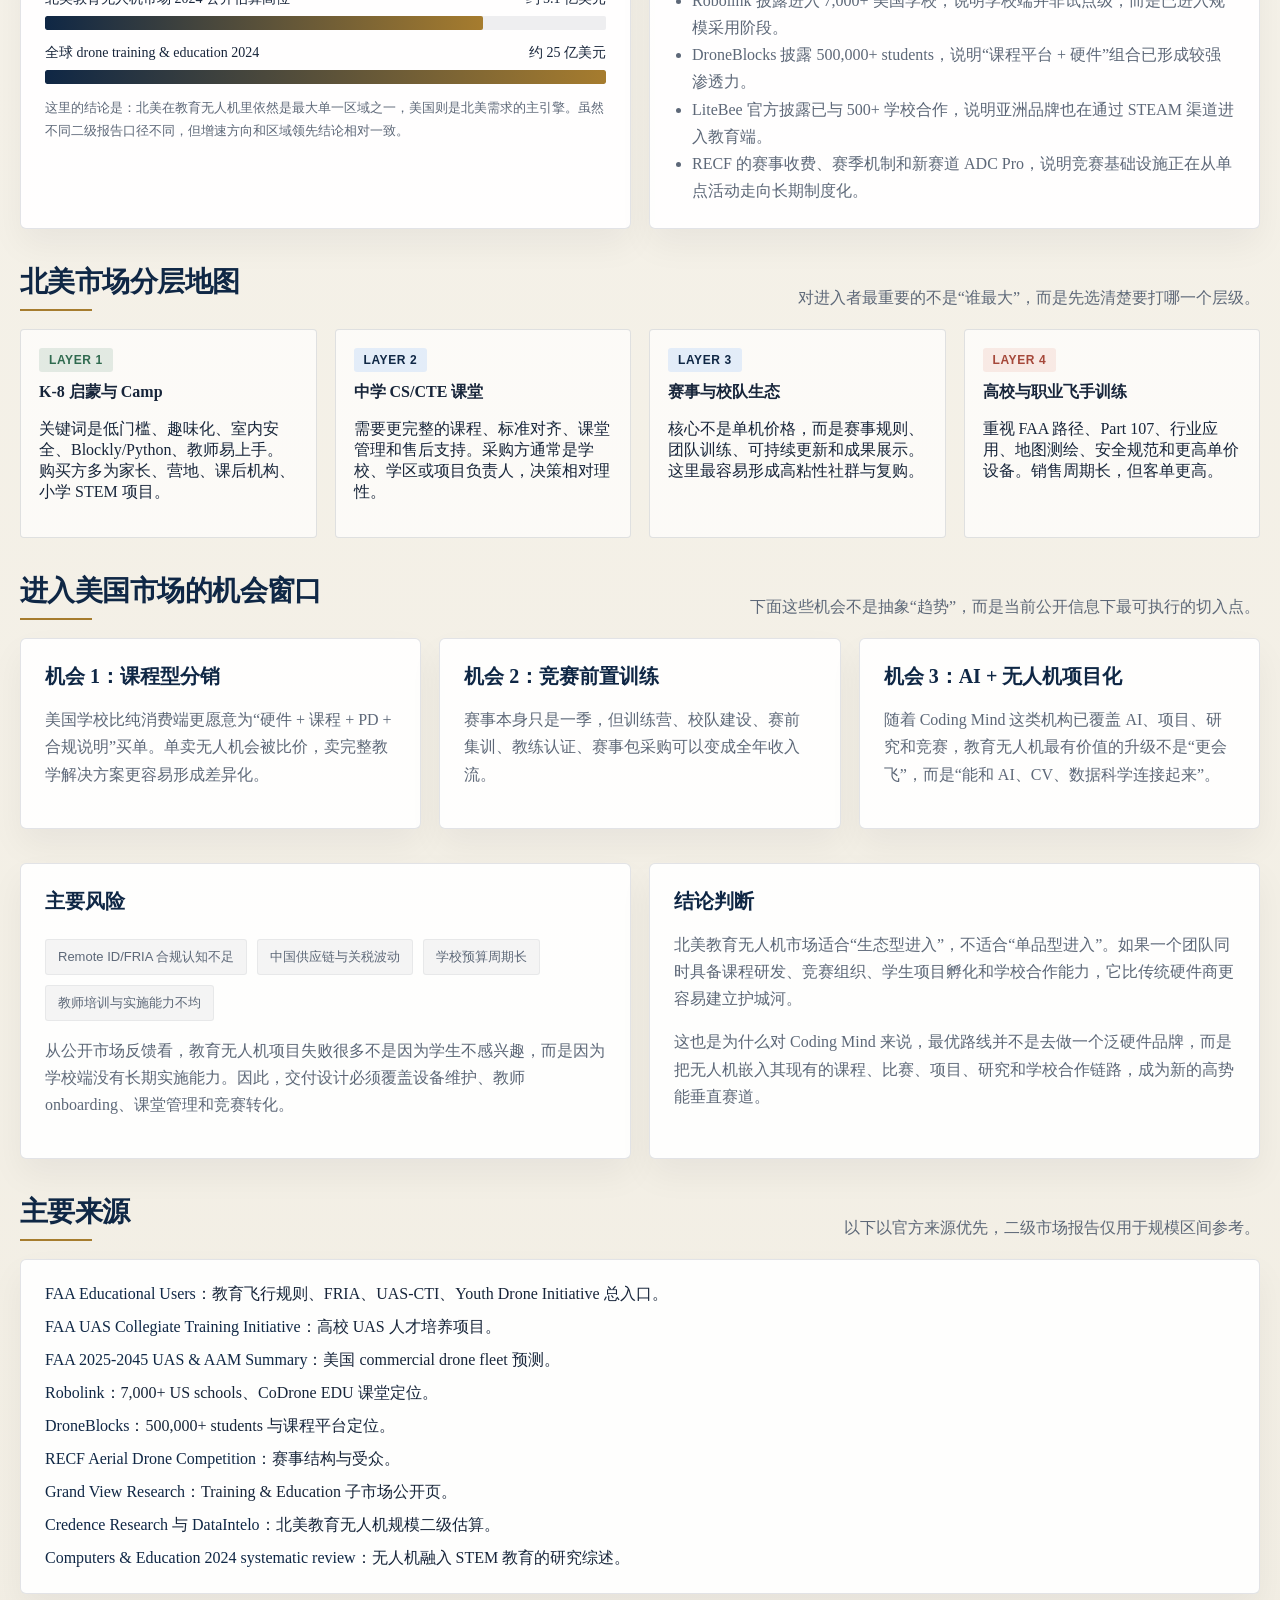
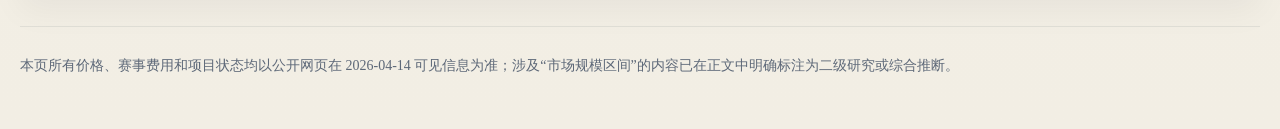
==== commit 969996d3: "Refine report styling for investment-grade presentation" ====
--- a/index.html
+++ b/index.html
@@ -35,6 +35,7 @@
             而是监管制度、学校采用、竞赛机制、教师培训与就业导向正在同时成熟。
           </p>
           <div class="hero-tags">
+            <a href="overview-en.html" class="tag">English Version</a>
             <span class="tag">重点区域：美国为主，加拿大补充</span>
             <span class="tag">报告口径：公开网页、官方机构、公开二级市场报告</span>
             <span class="tag">核心判断：硬件是入口，生态才是壁垒</span>
--- a/assets/styles.css
+++ b/assets/styles.css
@@ -1,19 +1,19 @@
 :root {
-  --bg: #f5f7fb;
-  --surface: rgba(255, 255, 255, 0.84);
+  --bg: #f3f0e8;
+  --surface: rgba(255, 255, 255, 0.92);
   --surface-strong: #ffffff;
-  --text: #122033;
-  --muted: #566578;
-  --line: rgba(18, 32, 51, 0.1);
-  --brand: #0f6fff;
-  --brand-deep: #0b3d91;
-  --accent: #ff8f1f;
-  --accent-soft: #ffe5c7;
-  --success: #1a9b6d;
-  --danger: #d24e39;
-  --shadow: 0 20px 50px rgba(16, 31, 58, 0.08);
-  --radius: 22px;
-  --content: 1180px;
+  --text: #17253a;
+  --muted: #5d6878;
+  --line: rgba(23, 37, 58, 0.12);
+  --brand: #17365d;
+  --brand-deep: #0f2745;
+  --accent: #a67c2e;
+  --accent-soft: rgba(166, 124, 46, 0.12);
+  --success: #2f6a4f;
+  --danger: #a5483a;
+  --shadow: 0 16px 34px rgba(17, 28, 44, 0.05);
+  --radius: 6px;
+  --content: 1240px;
 }
 
 * {
@@ -26,12 +26,11 @@
 
 body {
   margin: 0;
-  font-family: "Segoe UI", "PingFang SC", "Microsoft YaHei", sans-serif;
+  font-family: Georgia, "Times New Roman", "Noto Serif SC", "Songti SC", serif;
   color: var(--text);
   background:
-    radial-gradient(circle at top left, rgba(15, 111, 255, 0.12), transparent 35%),
-    radial-gradient(circle at top right, rgba(255, 143, 31, 0.12), transparent 28%),
-    linear-gradient(180deg, #eff4fb 0%, #f9fbfe 55%, #f1f5fb 100%);
+    linear-gradient(180deg, rgba(15, 39, 69, 0.04) 0%, rgba(15, 39, 69, 0) 160px),
+    linear-gradient(180deg, #f7f4ec 0%, #f2eee4 100%);
 }
 
 a {
@@ -47,9 +46,9 @@
   position: sticky;
   top: 0;
   z-index: 20;
-  backdrop-filter: blur(12px);
-  background: rgba(245, 247, 251, 0.78);
-  border-bottom: 1px solid rgba(18, 32, 51, 0.06);
+  backdrop-filter: blur(10px);
+  background: rgba(247, 244, 236, 0.92);
+  border-bottom: 1px solid rgba(23, 37, 58, 0.1);
 }
 
 .topbar-inner {
@@ -68,15 +67,17 @@
 
 .brand-kicker {
   font-size: 12px;
-  letter-spacing: 0.14em;
-  text-transform: uppercase;
-  color: var(--brand);
+  letter-spacing: 0.18em;
+  text-transform: uppercase;
+  color: var(--accent);
   font-weight: 700;
+  font-family: "Segoe UI", Arial, sans-serif;
 }
 
 .brand-title {
   font-size: 18px;
   font-weight: 700;
+  letter-spacing: 0.01em;
 }
 
 .nav-links {
@@ -88,29 +89,33 @@
 
 .nav-links a {
   text-decoration: none;
-  padding: 10px 14px;
-  border-radius: 999px;
+  padding: 9px 12px;
+  border-radius: 3px;
   color: var(--muted);
   border: 1px solid transparent;
   transition: all 0.2s ease;
+  font-family: "Segoe UI", Arial, sans-serif;
+  font-size: 13px;
+  letter-spacing: 0.04em;
+  text-transform: uppercase;
 }
 
 .nav-links a:hover,
 .nav-links a.active {
   color: var(--brand-deep);
-  border-color: rgba(15, 111, 255, 0.18);
-  background: rgba(15, 111, 255, 0.08);
+  border-color: rgba(23, 54, 93, 0.14);
+  background: rgba(23, 54, 93, 0.06);
 }
 
 .nav-links a.lang-link {
   font-weight: 700;
-  color: var(--brand);
-  border-color: rgba(15, 111, 255, 0.14);
-  background: rgba(15, 111, 255, 0.05);
+  color: var(--accent);
+  border-color: rgba(166, 124, 46, 0.18);
+  background: rgba(166, 124, 46, 0.08);
 }
 
 .hero {
-  padding: 52px 0 24px;
+  padding: 42px 0 18px;
 }
 
 .hero-grid {
@@ -133,7 +138,17 @@
 }
 
 .hero-card {
-  padding: 34px;
+  padding: 34px 36px;
+  position: relative;
+  overflow: hidden;
+}
+
+.hero-card::before {
+  content: "";
+  position: absolute;
+  inset: 0 auto 0 0;
+  width: 6px;
+  background: linear-gradient(180deg, var(--brand), var(--accent));
 }
 
 .eyebrow {
@@ -142,23 +157,27 @@
   gap: 10px;
   font-size: 13px;
   color: var(--brand-deep);
-  background: rgba(15, 111, 255, 0.08);
+  background: rgba(23, 54, 93, 0.06);
   padding: 8px 12px;
-  border-radius: 999px;
+  border-radius: 3px;
   margin-bottom: 18px;
+  font-family: "Segoe UI", Arial, sans-serif;
+  letter-spacing: 0.06em;
+  text-transform: uppercase;
 }
 
 .hero h1 {
   margin: 0;
-  font-size: clamp(34px, 6vw, 60px);
-  line-height: 1.04;
-  letter-spacing: -0.04em;
+  font-size: clamp(34px, 5vw, 56px);
+  line-height: 1.08;
+  letter-spacing: -0.03em;
+  color: var(--brand-deep);
 }
 
 .hero p.lead {
   margin: 18px 0 0;
   font-size: 18px;
-  line-height: 1.7;
+  line-height: 1.85;
   color: var(--muted);
   max-width: 720px;
 }
@@ -174,10 +193,13 @@
 .tag,
 .chip {
   padding: 8px 12px;
-  border-radius: 999px;
+  border-radius: 3px;
   font-size: 13px;
-  background: rgba(18, 32, 51, 0.05);
-  color: var(--muted);
+  background: rgba(23, 37, 58, 0.045);
+  color: var(--muted);
+  border: 1px solid rgba(23, 37, 58, 0.06);
+  text-decoration: none;
+  font-family: "Segoe UI", Arial, sans-serif;
 }
 
 .hero-side {
@@ -186,19 +208,25 @@
 }
 
 .stat-card {
-  padding: 22px;
+  padding: 22px 24px;
+  background:
+    linear-gradient(180deg, rgba(255, 255, 255, 0.96) 0%, rgba(250, 248, 243, 0.96) 100%);
 }
 
 .stat-label {
   font-size: 13px;
   color: var(--muted);
   margin-bottom: 10px;
+  text-transform: uppercase;
+  letter-spacing: 0.07em;
+  font-family: "Segoe UI", Arial, sans-serif;
 }
 
 .stat-value {
-  font-size: 32px;
+  font-size: 34px;
   font-weight: 800;
-  letter-spacing: -0.04em;
+  letter-spacing: -0.03em;
+  color: var(--brand-deep);
 }
 
 .stat-foot {
@@ -228,7 +256,7 @@
 }
 
 section {
-  padding: 18px 0 14px;
+  padding: 18px 0 16px;
 }
 
 .section-head {
@@ -242,7 +270,20 @@
 .section-head h2 {
   margin: 0;
   font-size: 28px;
-  letter-spacing: -0.03em;
+  letter-spacing: -0.02em;
+  color: var(--brand-deep);
+  position: relative;
+  padding-bottom: 10px;
+}
+
+.section-head h2::after {
+  content: "";
+  position: absolute;
+  left: 0;
+  bottom: 0;
+  width: 72px;
+  height: 2px;
+  background: var(--accent);
 }
 
 .section-head p {
@@ -262,6 +303,7 @@
 .source-card h3 {
   margin: 0 0 14px;
   font-size: 20px;
+  color: var(--brand-deep);
 }
 
 .panel p,
@@ -288,16 +330,17 @@
 
 .metric-box {
   padding: 18px;
-  border-radius: 18px;
+  border-radius: 4px;
   border: 1px solid var(--line);
-  background: rgba(255, 255, 255, 0.66);
+  background: rgba(255, 255, 255, 0.72);
 }
 
 .metric-box strong {
   display: block;
-  font-size: 28px;
+  font-size: 30px;
   margin-bottom: 8px;
-  letter-spacing: -0.04em;
+  letter-spacing: -0.03em;
+  color: var(--brand-deep);
 }
 
 .market-bars {
@@ -320,15 +363,15 @@
 
 .bar-track {
   height: 14px;
-  border-radius: 999px;
-  background: rgba(18, 32, 51, 0.06);
+  border-radius: 2px;
+  background: rgba(23, 37, 58, 0.07);
   overflow: hidden;
 }
 
 .bar-fill {
   height: 100%;
-  border-radius: 999px;
-  background: linear-gradient(90deg, var(--brand), var(--accent));
+  border-radius: 2px;
+  background: linear-gradient(90deg, var(--brand-deep), var(--accent));
 }
 
 .matrix {
@@ -338,9 +381,9 @@
 
 .matrix-item {
   padding: 18px;
-  border-radius: 18px;
+  border-radius: 4px;
   border: 1px solid var(--line);
-  background: rgba(255, 255, 255, 0.62);
+  background: rgba(255, 255, 255, 0.68);
 }
 
 .matrix-item h4 {
@@ -351,14 +394,17 @@
 .pill {
   display: inline-flex;
   padding: 5px 10px;
-  border-radius: 999px;
+  border-radius: 3px;
   font-size: 12px;
   font-weight: 700;
   margin-bottom: 10px;
+  font-family: "Segoe UI", Arial, sans-serif;
+  letter-spacing: 0.05em;
+  text-transform: uppercase;
 }
 
 .pill.open {
-  background: rgba(26, 155, 109, 0.12);
+  background: rgba(47, 106, 79, 0.12);
   color: var(--success);
 }
 
@@ -399,13 +445,14 @@
 th {
   font-size: 12px;
   text-transform: uppercase;
-  letter-spacing: 0.08em;
-  color: var(--muted);
-  background: rgba(18, 32, 51, 0.04);
+  letter-spacing: 0.1em;
+  color: var(--muted);
+  background: rgba(23, 37, 58, 0.05);
+  font-family: "Segoe UI", Arial, sans-serif;
 }
 
 tbody tr:hover {
-  background: rgba(15, 111, 255, 0.03);
+  background: rgba(23, 54, 93, 0.03);
 }
 
 .price {
@@ -424,15 +471,27 @@
 
 .timeline-card {
   padding: 22px;
+  position: relative;
+}
+
+.timeline-card::before {
+  content: "";
+  position: absolute;
+  top: 0;
+  left: 0;
+  right: 0;
+  height: 3px;
+  background: linear-gradient(90deg, var(--accent), rgba(166, 124, 46, 0.1));
 }
 
 .timeline-step {
   font-size: 12px;
-  color: var(--brand);
+  color: var(--accent);
   font-weight: 800;
-  letter-spacing: 0.1em;
+  letter-spacing: 0.12em;
   text-transform: uppercase;
   margin-bottom: 10px;
+  font-family: "Segoe UI", Arial, sans-serif;
 }
 
 .source-card {
@@ -461,6 +520,8 @@
   padding: 30px 0 54px;
   color: var(--muted);
   font-size: 14px;
+  border-top: 1px solid rgba(23, 37, 58, 0.08);
+  margin-top: 16px;
 }
 
 .small {
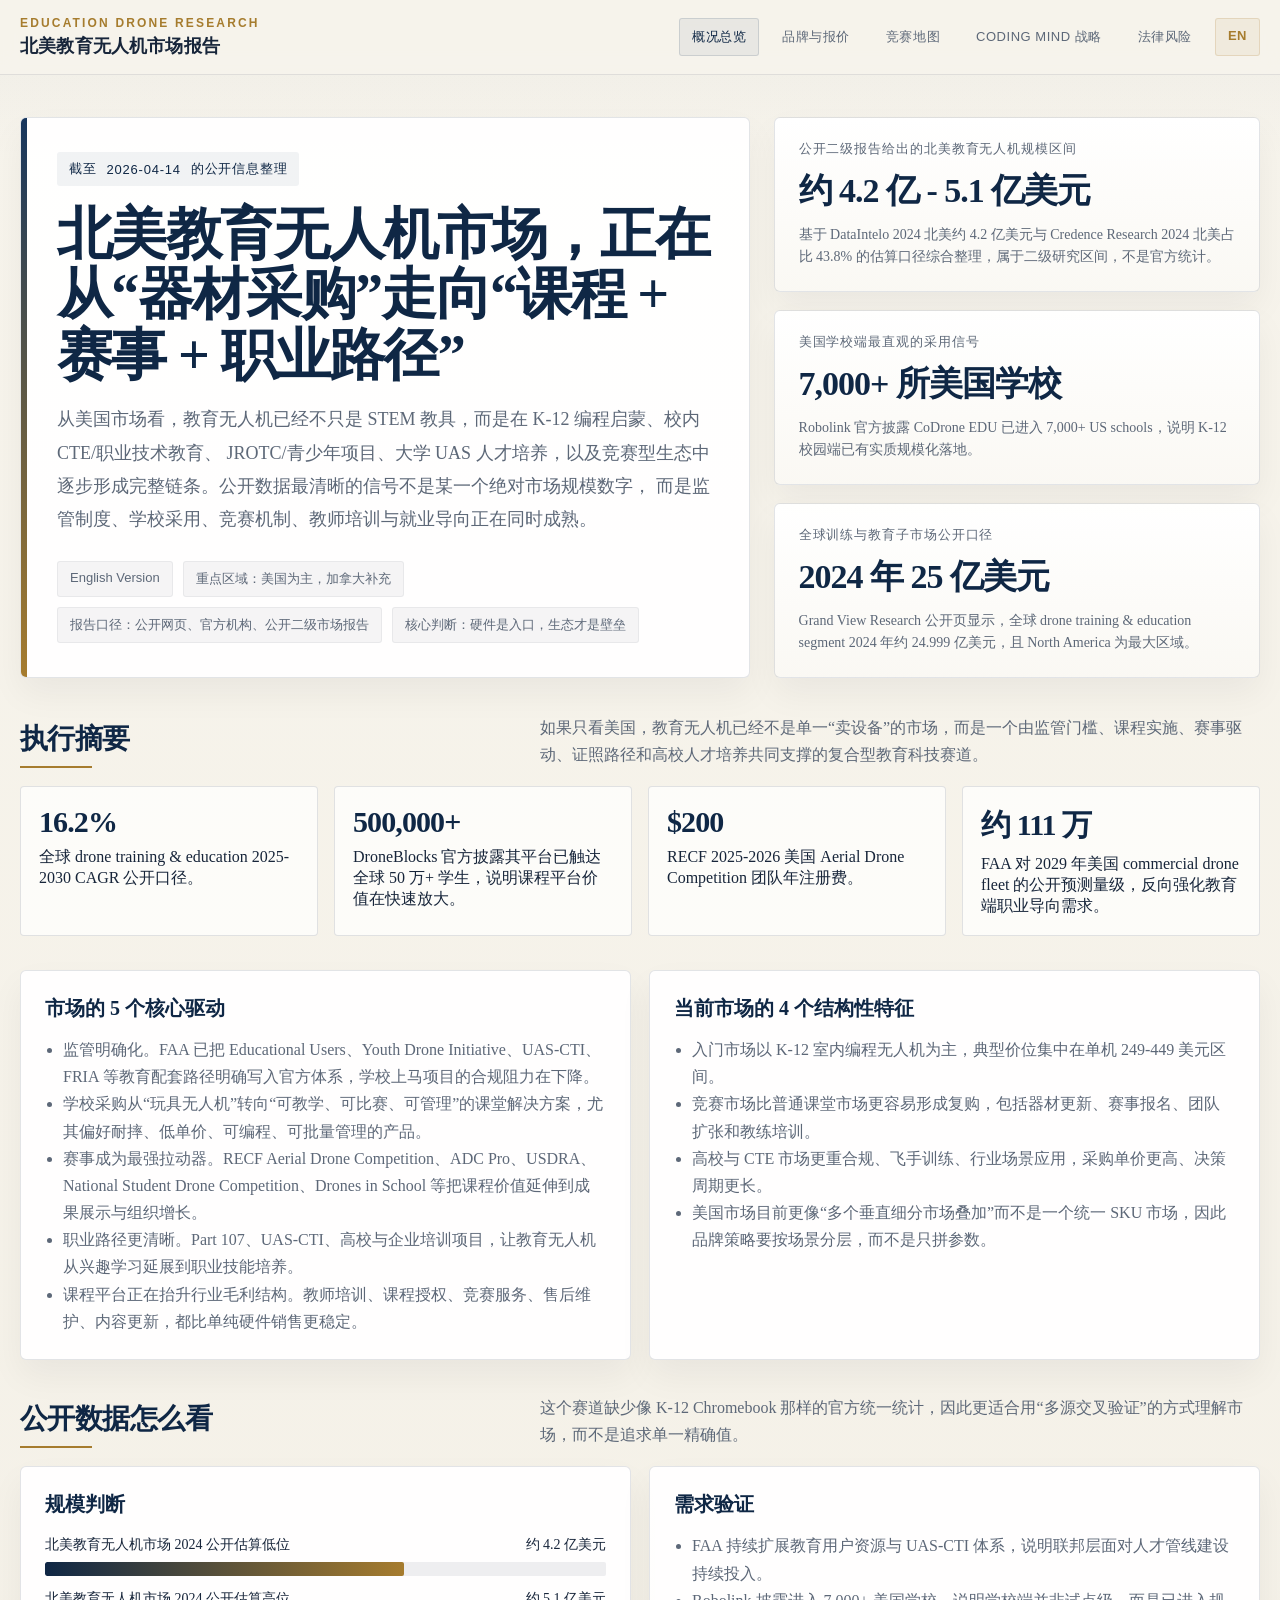
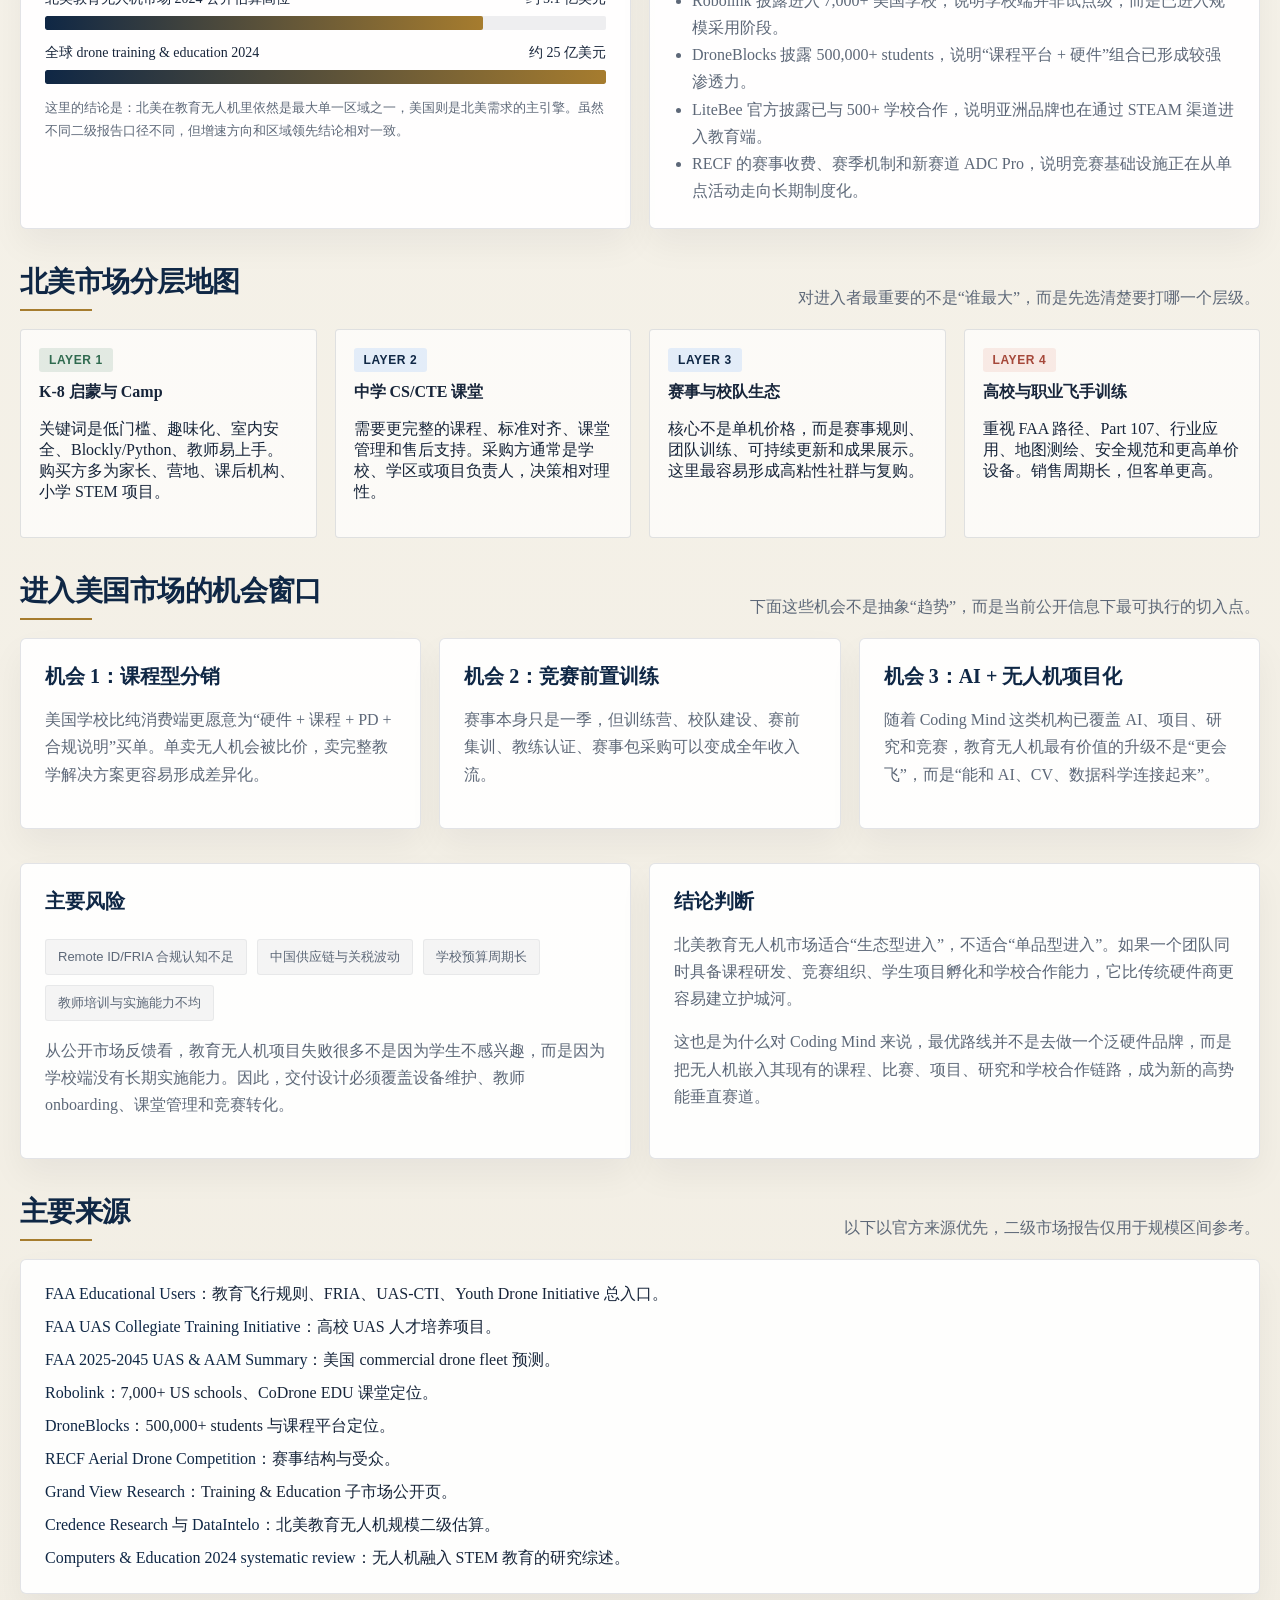
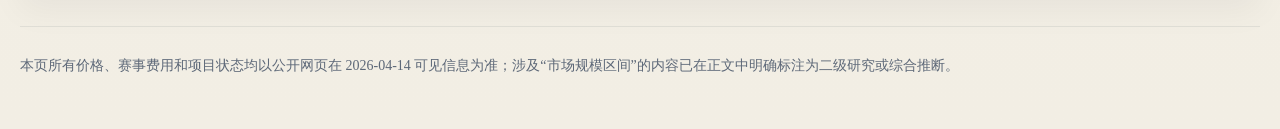
==== commit 2dd6aaf9: "Add legal risk section for education drone market" ====
--- a/index.html
+++ b/index.html
@@ -18,6 +18,7 @@
         <a href="brands.html" data-page="brands">品牌与报价</a>
         <a href="competitions.html" data-page="competitions">竞赛地图</a>
         <a href="strategy.html" data-page="strategy">Coding Mind 战略</a>
+        <a href="legal.html" data-page="legal">法律风险</a>
         <a href="overview-en.html" class="lang-link">EN</a>
       </nav>
     </div>
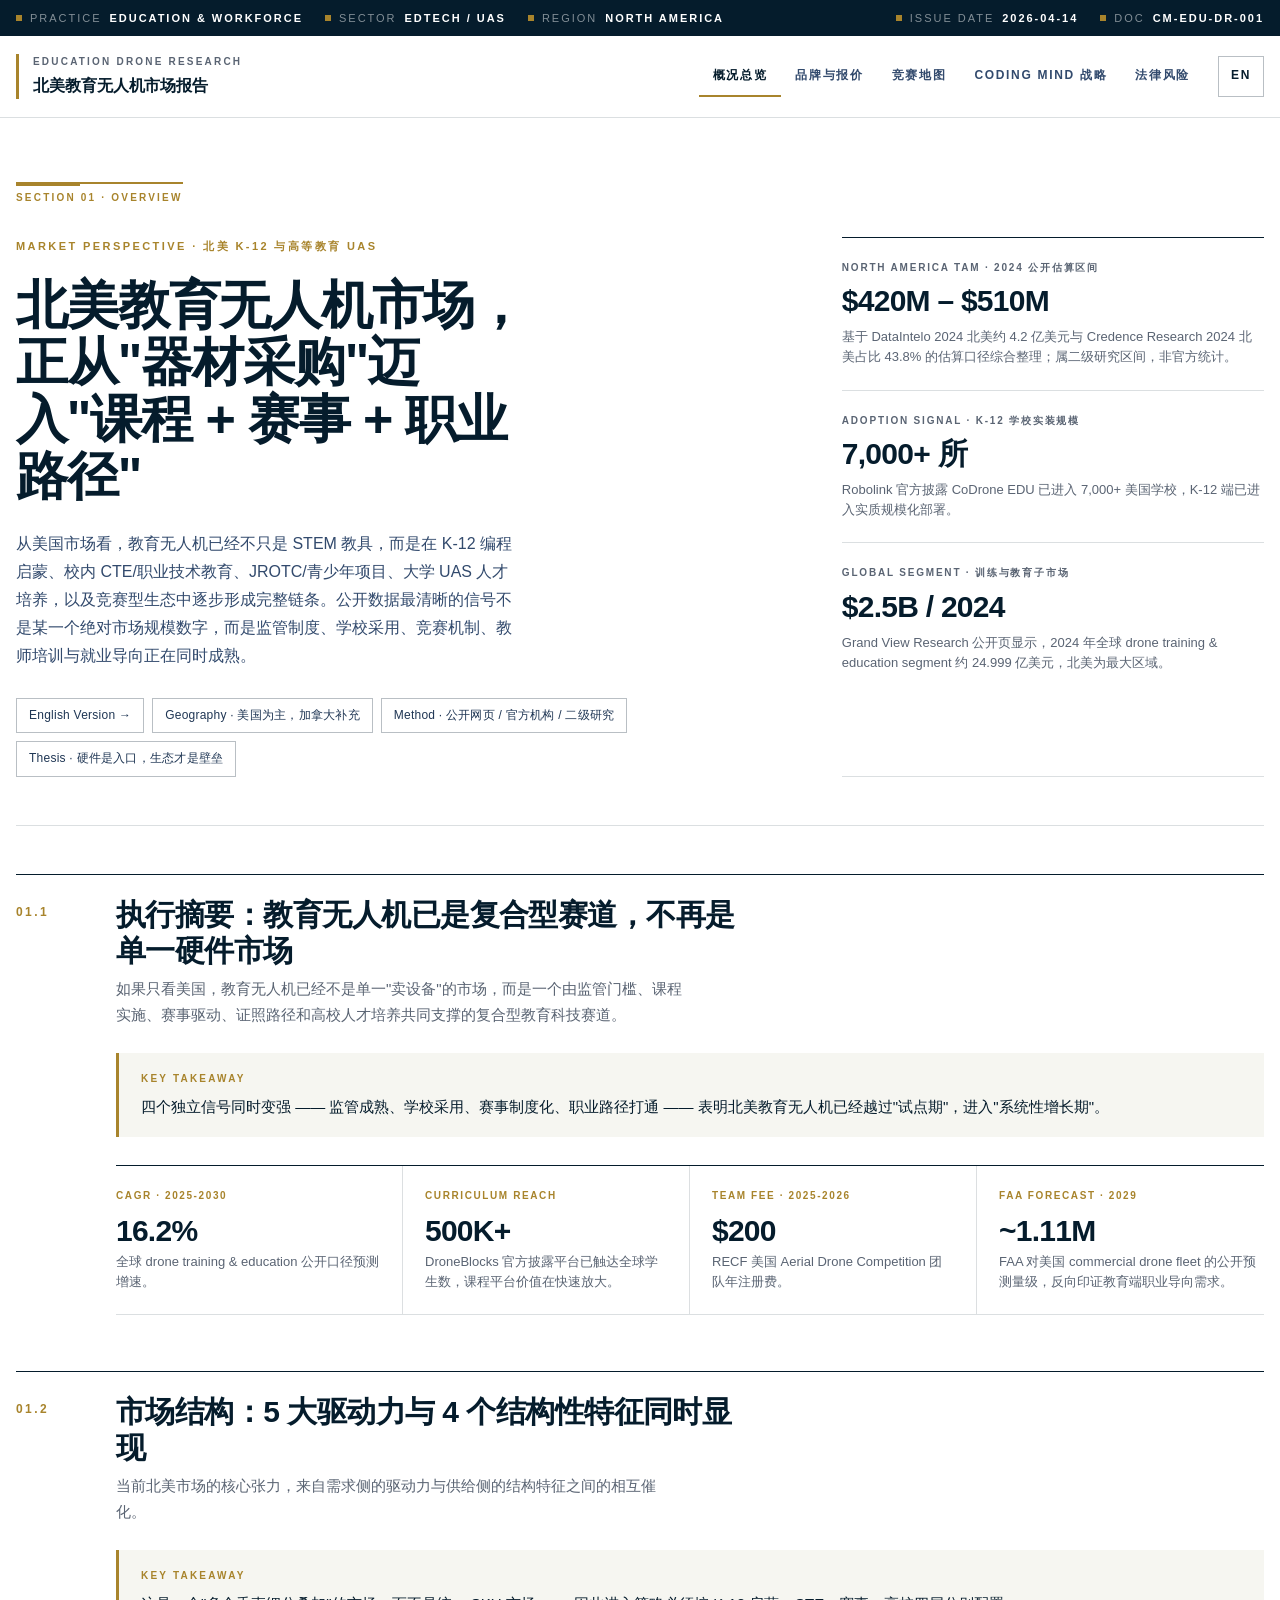
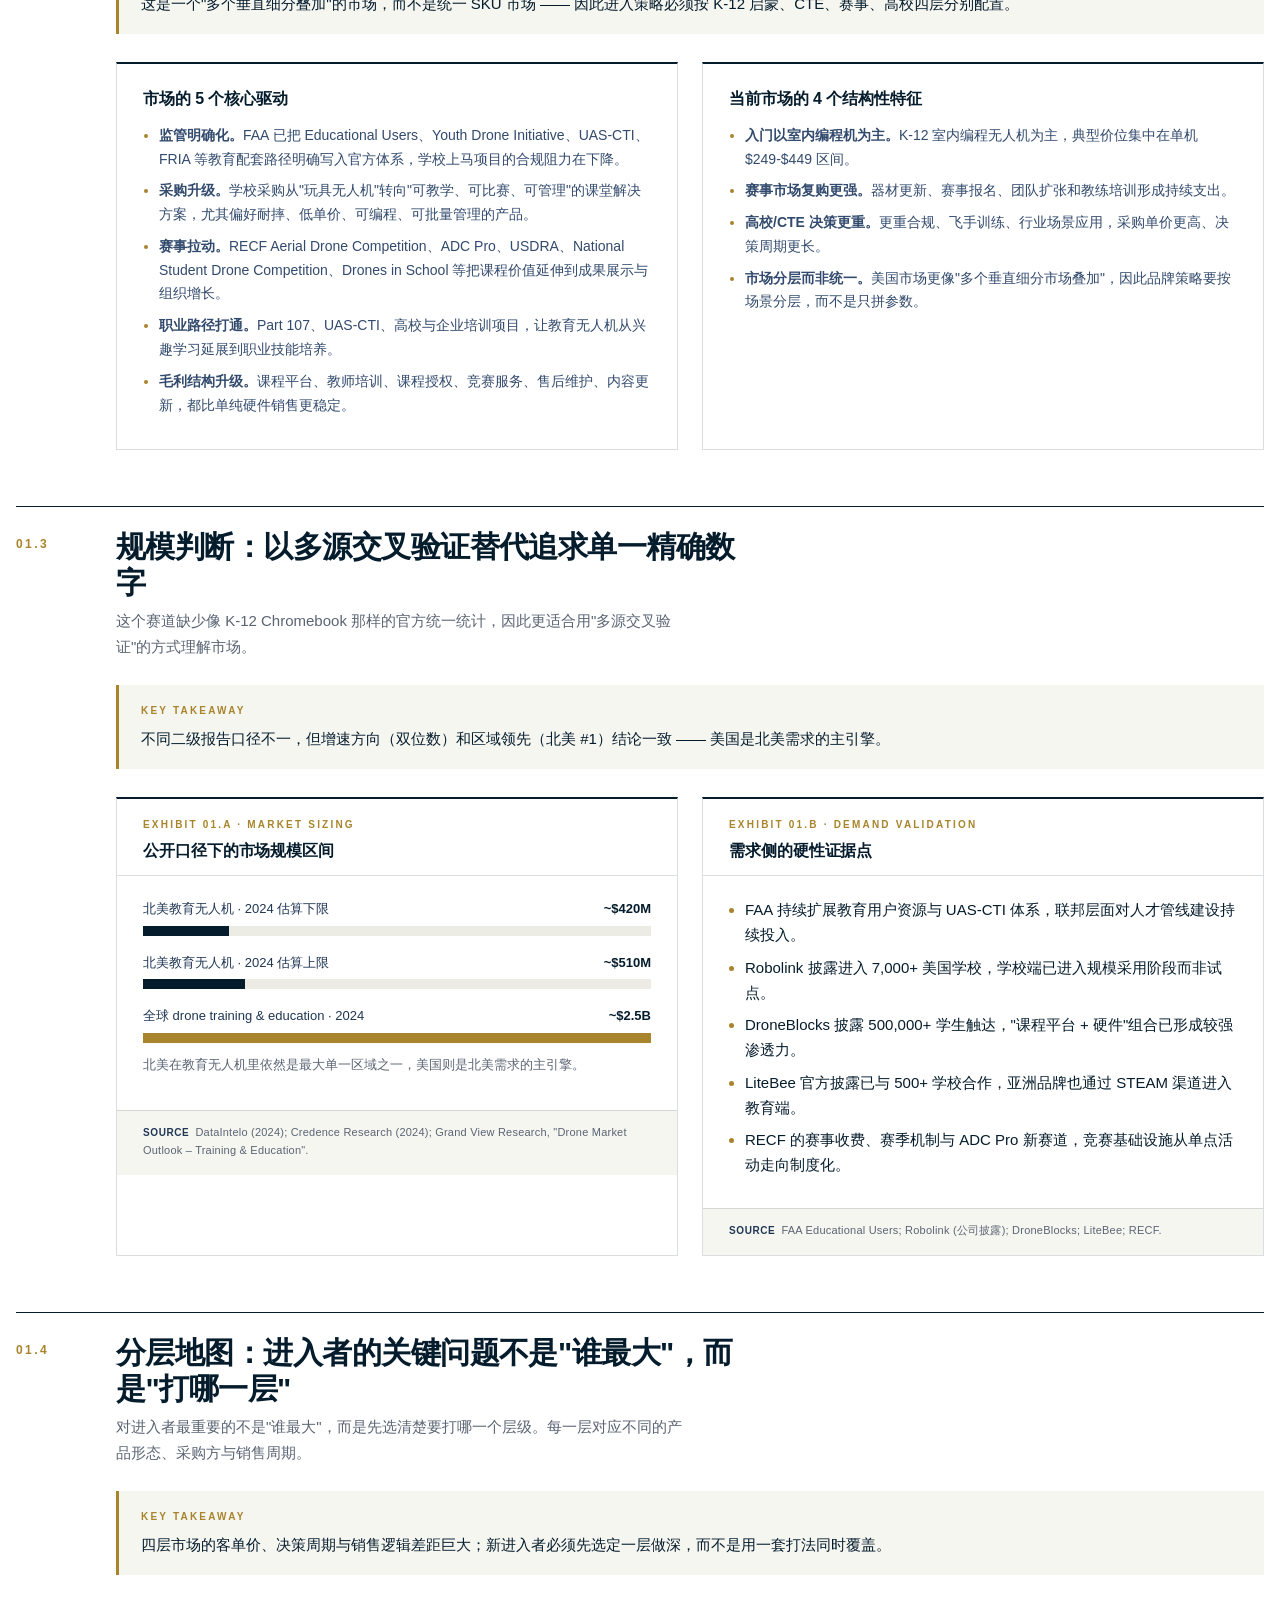
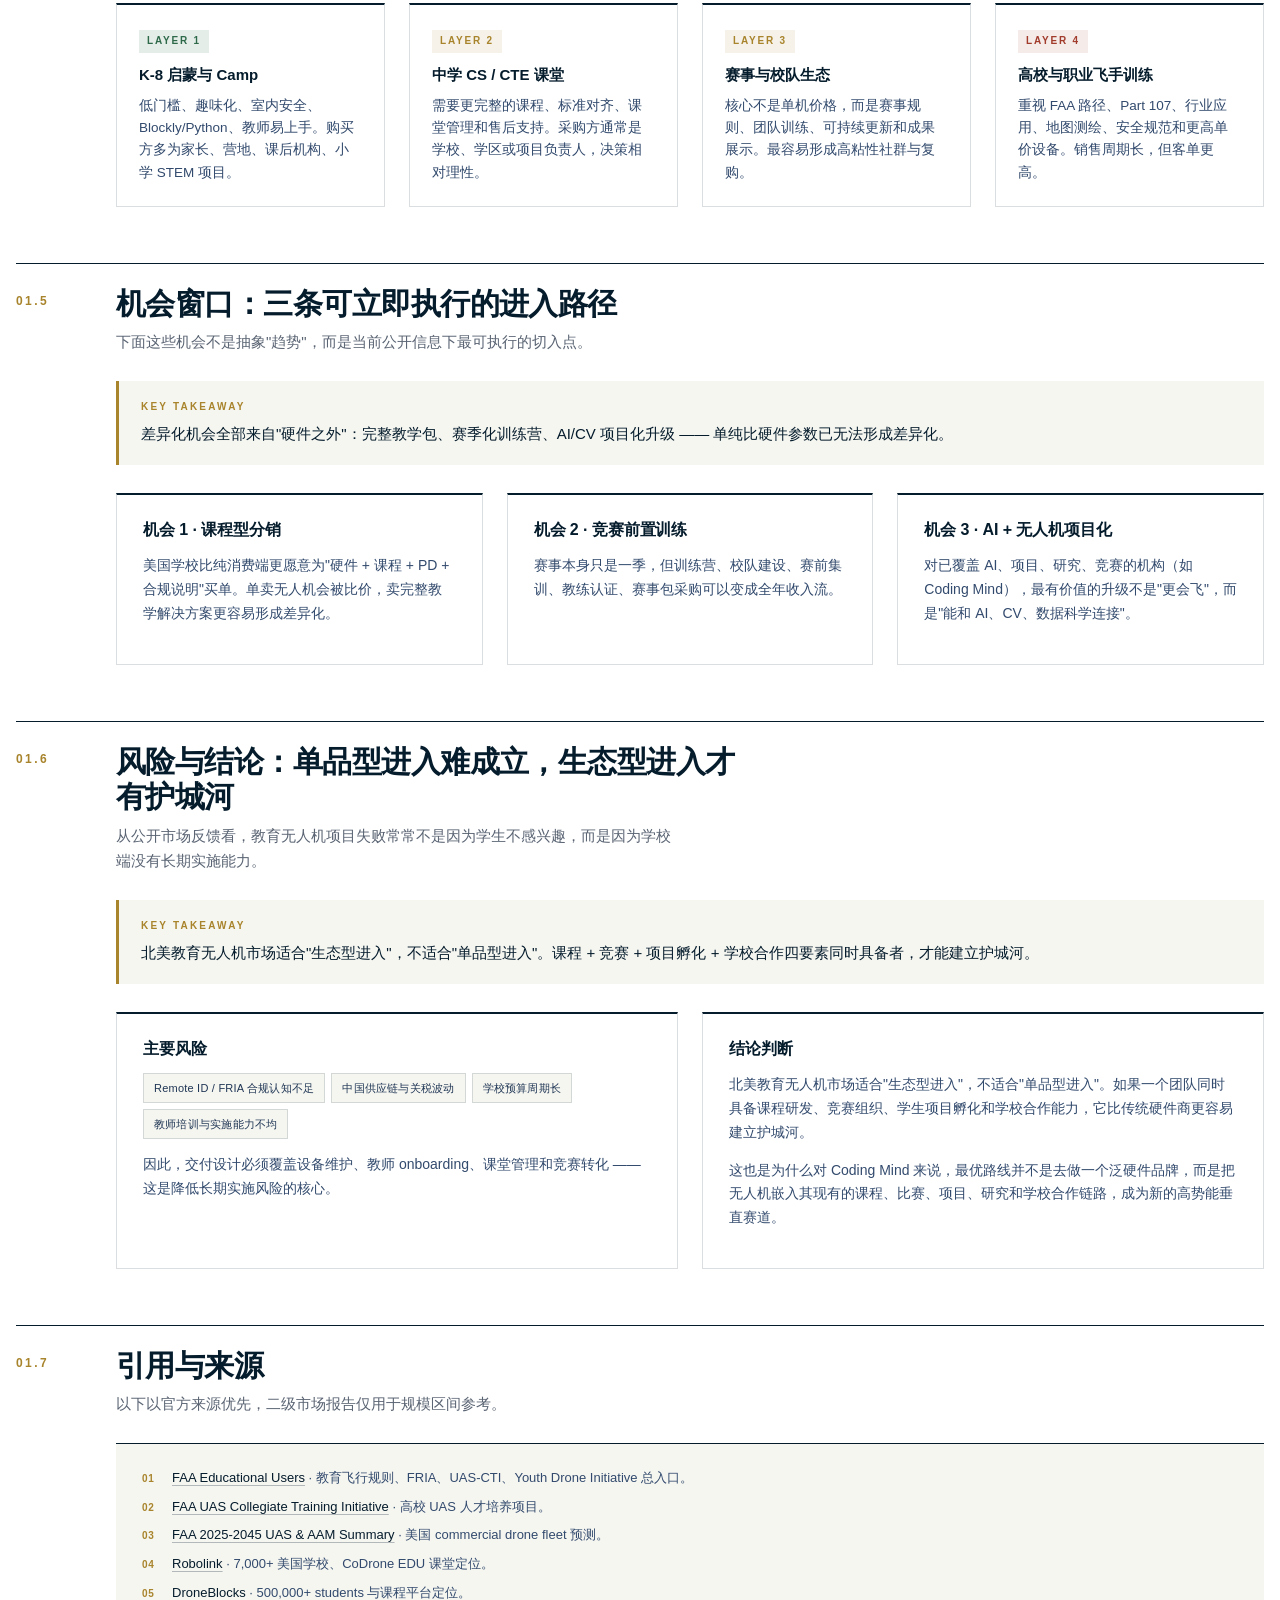
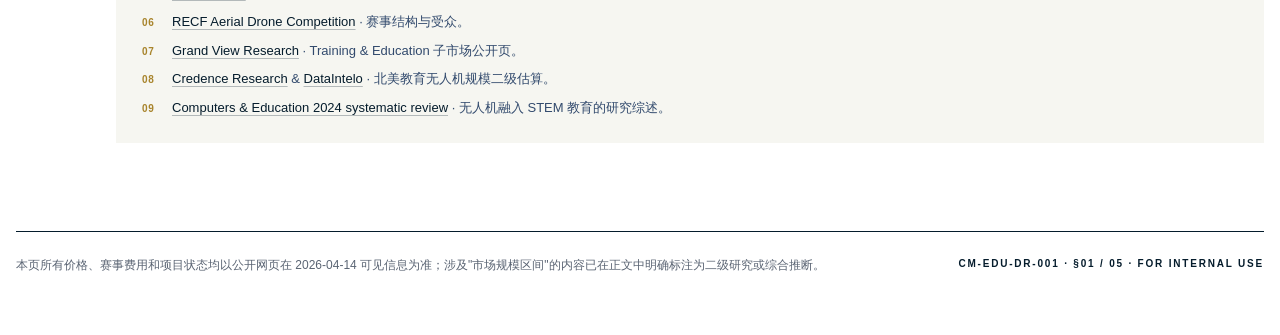
==== commit a0c08d92: "Restyle report in top-tier consulting firm format Replace the warm cream/serif aesthetic with a McKi" ====
--- a/index.html
+++ b/index.html
@@ -3,10 +3,25 @@
 <head>
   <meta charset="UTF-8">
   <meta name="viewport" content="width=device-width, initial-scale=1.0">
-  <title>北美教育无人机市场研究总览</title>
+  <title>北美教育无人机市场研究 | 总览</title>
   <link rel="stylesheet" href="assets/styles.css">
 </head>
 <body data-page="overview">
+
+  <div class="report-meta">
+    <div class="page-shell report-meta-inner">
+      <div class="meta-group">
+        <span class="meta-pill"><span class="meta-key">Practice</span><span class="meta-val">Education &amp; Workforce</span></span>
+        <span class="meta-pill"><span class="meta-key">Sector</span><span class="meta-val">EdTech / UAS</span></span>
+        <span class="meta-pill"><span class="meta-key">Region</span><span class="meta-val">North America</span></span>
+      </div>
+      <div class="meta-group">
+        <span class="meta-pill"><span class="meta-key">Issue Date</span><span class="meta-val" data-today></span></span>
+        <span class="meta-pill"><span class="meta-key">Doc</span><span class="meta-val">CM-EDU-DR-001</span></span>
+      </div>
+    </div>
+  </div>
+
   <div class="topbar">
     <div class="page-shell topbar-inner">
       <div class="brand-block">
@@ -25,231 +40,303 @@
   </div>
 
   <main class="page-shell">
-    <section class="hero">
-      <div class="hero-grid">
-        <div class="hero-card">
-          <div class="eyebrow">截至 <span data-today></span> 的公开信息整理</div>
-          <h1>北美教育无人机市场，正在从“器材采购”走向“课程 + 赛事 + 职业路径”</h1>
+
+    <section class="cover">
+      <div class="page-marker">Section 01 · Overview</div>
+      <div class="cover-grid">
+        <div>
+          <div class="cover-kicker">Market Perspective · 北美 K-12 与高等教育 UAS</div>
+          <h1>北美教育无人机市场，正从"器材采购"迈入"课程 + 赛事 + 职业路径"</h1>
           <p class="lead">
-            从美国市场看，教育无人机已经不只是 STEM 教具，而是在 K-12 编程启蒙、校内 CTE/职业技术教育、
-            JROTC/青少年项目、大学 UAS 人才培养，以及竞赛型生态中逐步形成完整链条。公开数据最清晰的信号不是某一个绝对市场规模数字，
-            而是监管制度、学校采用、竞赛机制、教师培训与就业导向正在同时成熟。
+            从美国市场看，教育无人机已经不只是 STEM 教具，而是在 K-12 编程启蒙、校内 CTE/职业技术教育、JROTC/青少年项目、大学 UAS 人才培养，以及竞赛型生态中逐步形成完整链条。公开数据最清晰的信号不是某一个绝对市场规模数字，而是监管制度、学校采用、竞赛机制、教师培训与就业导向正在同时成熟。
           </p>
-          <div class="hero-tags">
-            <a href="overview-en.html" class="tag">English Version</a>
-            <span class="tag">重点区域：美国为主，加拿大补充</span>
-            <span class="tag">报告口径：公开网页、官方机构、公开二级市场报告</span>
-            <span class="tag">核心判断：硬件是入口，生态才是壁垒</span>
-          </div>
-        </div>
-        <div class="hero-side">
+          <div class="cover-tags">
+            <a href="overview-en.html" class="tag">English Version →</a>
+            <span class="tag">Geography · 美国为主，加拿大补充</span>
+            <span class="tag">Method · 公开网页 / 官方机构 / 二级研究</span>
+            <span class="tag">Thesis · 硬件是入口，生态才是壁垒</span>
+          </div>
+        </div>
+        <div class="cover-side">
           <div class="stat-card">
-            <div class="stat-label">公开二级报告给出的北美教育无人机规模区间</div>
-            <div class="stat-value">约 4.2 亿 - 5.1 亿美元</div>
-            <div class="stat-foot">基于 DataIntelo 2024 北美约 4.2 亿美元与 Credence Research 2024 北美占比 43.8% 的估算口径综合整理，属于二级研究区间，不是官方统计。</div>
+            <div class="stat-label">North America TAM · 2024 公开估算区间</div>
+            <div class="stat-value">$420M – $510M</div>
+            <div class="stat-foot">基于 DataIntelo 2024 北美约 4.2 亿美元与 Credence Research 2024 北美占比 43.8% 的估算口径综合整理；属二级研究区间，非官方统计。</div>
           </div>
           <div class="stat-card">
-            <div class="stat-label">美国学校端最直观的采用信号</div>
-            <div class="stat-value">7,000+ 所美国学校</div>
-            <div class="stat-foot">Robolink 官方披露 CoDrone EDU 已进入 7,000+ US schools，说明 K-12 校园端已有实质规模化落地。</div>
+            <div class="stat-label">Adoption Signal · K-12 学校实装规模</div>
+            <div class="stat-value">7,000+ 所</div>
+            <div class="stat-foot">Robolink 官方披露 CoDrone EDU 已进入 7,000+ 美国学校，K-12 端已进入实质规模化部署。</div>
           </div>
           <div class="stat-card">
-            <div class="stat-label">全球训练与教育子市场公开口径</div>
-            <div class="stat-value">2024 年 25 亿美元</div>
-            <div class="stat-foot">Grand View Research 公开页显示，全球 drone training &amp; education segment 2024 年约 24.999 亿美元，且 North America 为最大区域。</div>
-          </div>
-        </div>
-      </div>
-    </section>
-
-    <section>
-      <div class="section-head">
-        <div>
-          <h2>执行摘要</h2>
-        </div>
-        <p>如果只看美国，教育无人机已经不是单一“卖设备”的市场，而是一个由监管门槛、课程实施、赛事驱动、证照路径和高校人才培养共同支撑的复合型教育科技赛道。</p>
-      </div>
-      <div class="metric-strip">
-        <div class="metric-box">
-          <strong>16.2%</strong>
-          全球 drone training &amp; education 2025-2030 CAGR 公开口径。
-        </div>
-        <div class="metric-box">
-          <strong>500,000+</strong>
-          DroneBlocks 官方披露其平台已触达全球 50 万+ 学生，说明课程平台价值在快速放大。
-        </div>
-        <div class="metric-box">
-          <strong>$200</strong>
-          RECF 2025-2026 美国 Aerial Drone Competition 团队年注册费。
-        </div>
-        <div class="metric-box">
-          <strong>约 111 万</strong>
-          FAA 对 2029 年美国 commercial drone fleet 的公开预测量级，反向强化教育端职业导向需求。
-        </div>
-      </div>
-    </section>
-
-    <section>
-      <div class="grid-2">
-        <div class="panel">
-          <h3>市场的 5 个核心驱动</h3>
-          <ul class="clean">
-            <li>监管明确化。FAA 已把 Educational Users、Youth Drone Initiative、UAS-CTI、FRIA 等教育配套路径明确写入官方体系，学校上马项目的合规阻力在下降。</li>
-            <li>学校采购从“玩具无人机”转向“可教学、可比赛、可管理”的课堂解决方案，尤其偏好耐摔、低单价、可编程、可批量管理的产品。</li>
-            <li>赛事成为最强拉动器。RECF Aerial Drone Competition、ADC Pro、USDRA、National Student Drone Competition、Drones in School 等把课程价值延伸到成果展示与组织增长。</li>
-            <li>职业路径更清晰。Part 107、UAS-CTI、高校与企业培训项目，让教育无人机从兴趣学习延展到职业技能培养。</li>
-            <li>课程平台正在抬升行业毛利结构。教师培训、课程授权、竞赛服务、售后维护、内容更新，都比单纯硬件销售更稳定。</li>
-          </ul>
-        </div>
-        <div class="panel">
-          <h3>当前市场的 4 个结构性特征</h3>
-          <ul class="clean">
-            <li>入门市场以 K-12 室内编程无人机为主，典型价位集中在单机 249-449 美元区间。</li>
-            <li>竞赛市场比普通课堂市场更容易形成复购，包括器材更新、赛事报名、团队扩张和教练培训。</li>
-            <li>高校与 CTE 市场更重合规、飞手训练、行业场景应用，采购单价更高、决策周期更长。</li>
-            <li>美国市场目前更像“多个垂直细分市场叠加”而不是一个统一 SKU 市场，因此品牌策略要按场景分层，而不是只拼参数。</li>
-          </ul>
-        </div>
-      </div>
-    </section>
-
-    <section>
-      <div class="section-head">
-        <div>
-          <h2>公开数据怎么看</h2>
-        </div>
-        <p>这个赛道缺少像 K-12 Chromebook 那样的官方统一统计，因此更适合用“多源交叉验证”的方式理解市场，而不是追求单一精确值。</p>
-      </div>
-      <div class="grid-2">
-        <div class="panel">
-          <h3>规模判断</h3>
-          <div class="market-bars">
-            <div class="bar-row">
-              <div class="bar-label"><span>北美教育无人机市场 2024 公开估算低位</span><span>约 4.2 亿美元</span></div>
-              <div class="bar-track"><div class="bar-fill" style="width: 64%;"></div></div>
-            </div>
-            <div class="bar-row">
-              <div class="bar-label"><span>北美教育无人机市场 2024 公开估算高位</span><span>约 5.1 亿美元</span></div>
-              <div class="bar-track"><div class="bar-fill" style="width: 78%;"></div></div>
-            </div>
-            <div class="bar-row">
-              <div class="bar-label"><span>全球 drone training &amp; education 2024</span><span>约 25 亿美元</span></div>
-              <div class="bar-track"><div class="bar-fill" style="width: 100%;"></div></div>
-            </div>
-          </div>
-          <p class="small">这里的结论是：北美在教育无人机里依然是最大单一区域之一，美国则是北美需求的主引擎。虽然不同二级报告口径不同，但增速方向和区域领先结论相对一致。</p>
-        </div>
-        <div class="panel">
-          <h3>需求验证</h3>
-          <ul class="clean">
-            <li>FAA 持续扩展教育用户资源与 UAS-CTI 体系，说明联邦层面对人才管线建设持续投入。</li>
-            <li>Robolink 披露进入 7,000+ 美国学校，说明学校端并非试点级，而是已进入规模采用阶段。</li>
-            <li>DroneBlocks 披露 500,000+ students，说明“课程平台 + 硬件”组合已形成较强渗透力。</li>
-            <li>LiteBee 官方披露已与 500+ 学校合作，说明亚洲品牌也在通过 STEAM 渠道进入教育端。</li>
-            <li>RECF 的赛事收费、赛季机制和新赛道 ADC Pro，说明竞赛基础设施正在从单点活动走向长期制度化。</li>
-          </ul>
-        </div>
-      </div>
-    </section>
-
-    <section>
-      <div class="section-head">
-        <div>
-          <h2>北美市场分层地图</h2>
-        </div>
-        <p>对进入者最重要的不是“谁最大”，而是先选清楚要打哪一个层级。</p>
-      </div>
-      <div class="grid-4">
-        <div class="matrix-item">
-          <div class="pill open">Layer 1</div>
-          <h4>K-8 启蒙与 Camp</h4>
-          <p>关键词是低门槛、趣味化、室内安全、Blockly/Python、教师易上手。购买方多为家长、营地、课后机构、小学 STEM 项目。</p>
-        </div>
-        <div class="matrix-item">
-          <div class="pill note">Layer 2</div>
-          <h4>中学 CS/CTE 课堂</h4>
-          <p>需要更完整的课程、标准对齐、课堂管理和售后支持。采购方通常是学校、学区或项目负责人，决策相对理性。</p>
-        </div>
-        <div class="matrix-item">
-          <div class="pill note">Layer 3</div>
-          <h4>赛事与校队生态</h4>
-          <p>核心不是单机价格，而是赛事规则、团队训练、可持续更新和成果展示。这里最容易形成高粘性社群与复购。</p>
-        </div>
-        <div class="matrix-item">
-          <div class="pill risk">Layer 4</div>
-          <h4>高校与职业飞手训练</h4>
-          <p>重视 FAA 路径、Part 107、行业应用、地图测绘、安全规范和更高单价设备。销售周期长，但客单更高。</p>
-        </div>
-      </div>
-    </section>
-
-    <section>
-      <div class="section-head">
-        <div>
-          <h2>进入美国市场的机会窗口</h2>
-        </div>
-        <p>下面这些机会不是抽象“趋势”，而是当前公开信息下最可执行的切入点。</p>
-      </div>
-      <div class="grid-3">
-        <div class="panel">
-          <h3>机会 1：课程型分销</h3>
-          <p>美国学校比纯消费端更愿意为“硬件 + 课程 + PD + 合规说明”买单。单卖无人机会被比价，卖完整教学解决方案更容易形成差异化。</p>
-        </div>
-        <div class="panel">
-          <h3>机会 2：竞赛前置训练</h3>
-          <p>赛事本身只是一季，但训练营、校队建设、赛前集训、教练认证、赛事包采购可以变成全年收入流。</p>
-        </div>
-        <div class="panel">
-          <h3>机会 3：AI + 无人机项目化</h3>
-          <p>随着 Coding Mind 这类机构已覆盖 AI、项目、研究和竞赛，教育无人机最有价值的升级不是“更会飞”，而是“能和 AI、CV、数据科学连接起来”。</p>
-        </div>
-      </div>
-    </section>
-
-    <section>
-      <div class="grid-2">
-        <div class="panel">
-          <h3>主要风险</h3>
-          <div class="chip-row">
-            <span class="chip">Remote ID/FRIA 合规认知不足</span>
-            <span class="chip">中国供应链与关税波动</span>
-            <span class="chip">学校预算周期长</span>
-            <span class="chip">教师培训与实施能力不均</span>
-          </div>
-          <p>从公开市场反馈看，教育无人机项目失败很多不是因为学生不感兴趣，而是因为学校端没有长期实施能力。因此，交付设计必须覆盖设备维护、教师 onboarding、课堂管理和竞赛转化。</p>
-        </div>
-        <div class="panel">
-          <h3>结论判断</h3>
-          <p>北美教育无人机市场适合“生态型进入”，不适合“单品型进入”。如果一个团队同时具备课程研发、竞赛组织、学生项目孵化和学校合作能力，它比传统硬件商更容易建立护城河。</p>
-          <p>这也是为什么对 Coding Mind 来说，最优路线并不是去做一个泛硬件品牌，而是把无人机嵌入其现有的课程、比赛、项目、研究和学校合作链路，成为新的高势能垂直赛道。</p>
-        </div>
-      </div>
-    </section>
-
-    <section>
-      <div class="section-head">
-        <div>
-          <h2>主要来源</h2>
-        </div>
-        <p>以下以官方来源优先，二级市场报告仅用于规模区间参考。</p>
+            <div class="stat-label">Global Segment · 训练与教育子市场</div>
+            <div class="stat-value">$2.5B / 2024</div>
+            <div class="stat-foot">Grand View Research 公开页显示，2024 年全球 drone training &amp; education segment 约 24.999 亿美元，北美为最大区域。</div>
+          </div>
+        </div>
+      </div>
+    </section>
+
+    <section>
+      <div class="section-head">
+        <div class="section-num">01.1</div>
+        <div class="head-text">
+          <h2>执行摘要：教育无人机已是复合型赛道，不再是单一硬件市场</h2>
+          <p>如果只看美国，教育无人机已经不是单一"卖设备"的市场，而是一个由监管门槛、课程实施、赛事驱动、证照路径和高校人才培养共同支撑的复合型教育科技赛道。</p>
+        </div>
+      </div>
+      <div class="takeaway">
+        <div class="takeaway-label">Key Takeaway</div>
+        <p>四个独立信号同时变强 —— 监管成熟、学校采用、赛事制度化、职业路径打通 —— 表明北美教育无人机已经越过"试点期"，进入"系统性增长期"。</p>
+      </div>
+      <div class="body-content">
+        <div class="metric-strip">
+          <div class="metric-box">
+            <span class="metric-box-label">CAGR · 2025-2030</span>
+            <strong>16.2%</strong>
+            <div class="metric-box-text">全球 drone training &amp; education 公开口径预测增速。</div>
+          </div>
+          <div class="metric-box">
+            <span class="metric-box-label">Curriculum Reach</span>
+            <strong>500K+</strong>
+            <div class="metric-box-text">DroneBlocks 官方披露平台已触达全球学生数，课程平台价值在快速放大。</div>
+          </div>
+          <div class="metric-box">
+            <span class="metric-box-label">Team Fee · 2025-2026</span>
+            <strong>$200</strong>
+            <div class="metric-box-text">RECF 美国 Aerial Drone Competition 团队年注册费。</div>
+          </div>
+          <div class="metric-box">
+            <span class="metric-box-label">FAA Forecast · 2029</span>
+            <strong>~1.11M</strong>
+            <div class="metric-box-text">FAA 对美国 commercial drone fleet 的公开预测量级，反向印证教育端职业导向需求。</div>
+          </div>
+        </div>
+      </div>
+    </section>
+
+    <section>
+      <div class="section-head">
+        <div class="section-num">01.2</div>
+        <div class="head-text">
+          <h2>市场结构：5 大驱动力与 4 个结构性特征同时显现</h2>
+          <p>当前北美市场的核心张力，来自需求侧的驱动力与供给侧的结构特征之间的相互催化。</p>
+        </div>
+      </div>
+      <div class="takeaway">
+        <div class="takeaway-label">Key Takeaway</div>
+        <p>这是一个"多个垂直细分叠加"的市场，而不是统一 SKU 市场 —— 因此进入策略必须按 K-12 启蒙、CTE、赛事、高校四层分别配置。</p>
+      </div>
+      <div class="body-content">
+        <div class="grid-2">
+          <div class="panel">
+            <h3>市场的 5 个核心驱动</h3>
+            <ul class="clean">
+              <li><strong>监管明确化。</strong>FAA 已把 Educational Users、Youth Drone Initiative、UAS-CTI、FRIA 等教育配套路径明确写入官方体系，学校上马项目的合规阻力在下降。</li>
+              <li><strong>采购升级。</strong>学校采购从"玩具无人机"转向"可教学、可比赛、可管理"的课堂解决方案，尤其偏好耐摔、低单价、可编程、可批量管理的产品。</li>
+              <li><strong>赛事拉动。</strong>RECF Aerial Drone Competition、ADC Pro、USDRA、National Student Drone Competition、Drones in School 等把课程价值延伸到成果展示与组织增长。</li>
+              <li><strong>职业路径打通。</strong>Part 107、UAS-CTI、高校与企业培训项目，让教育无人机从兴趣学习延展到职业技能培养。</li>
+              <li><strong>毛利结构升级。</strong>课程平台、教师培训、课程授权、竞赛服务、售后维护、内容更新，都比单纯硬件销售更稳定。</li>
+            </ul>
+          </div>
+          <div class="panel">
+            <h3>当前市场的 4 个结构性特征</h3>
+            <ul class="clean">
+              <li><strong>入门以室内编程机为主。</strong>K-12 室内编程无人机为主，典型价位集中在单机 $249-$449 区间。</li>
+              <li><strong>赛事市场复购更强。</strong>器材更新、赛事报名、团队扩张和教练培训形成持续支出。</li>
+              <li><strong>高校/CTE 决策更重。</strong>更重合规、飞手训练、行业场景应用，采购单价更高、决策周期更长。</li>
+              <li><strong>市场分层而非统一。</strong>美国市场更像"多个垂直细分市场叠加"，因此品牌策略要按场景分层，而不是只拼参数。</li>
+            </ul>
+          </div>
+        </div>
+      </div>
+    </section>
+
+    <section>
+      <div class="section-head">
+        <div class="section-num">01.3</div>
+        <div class="head-text">
+          <h2>规模判断：以多源交叉验证替代追求单一精确数字</h2>
+          <p>这个赛道缺少像 K-12 Chromebook 那样的官方统一统计，因此更适合用"多源交叉验证"的方式理解市场。</p>
+        </div>
+      </div>
+      <div class="takeaway">
+        <div class="takeaway-label">Key Takeaway</div>
+        <p>不同二级报告口径不一，但增速方向（双位数）和区域领先（北美 #1）结论一致 —— 美国是北美需求的主引擎。</p>
+      </div>
+      <div class="body-content">
+        <div class="grid-2">
+          <div class="exhibit">
+            <div class="exhibit-head">
+              <div class="exhibit-label">Exhibit 01.A · Market Sizing</div>
+              <h3 class="exhibit-title">公开口径下的市场规模区间</h3>
+            </div>
+            <div class="exhibit-body">
+              <div class="market-bars">
+                <div class="bar-row">
+                  <div class="bar-label"><span>北美教育无人机 · 2024 估算下限</span><strong>~$420M</strong></div>
+                  <div class="bar-track"><div class="bar-fill" style="width: 17%;"></div></div>
+                </div>
+                <div class="bar-row">
+                  <div class="bar-label"><span>北美教育无人机 · 2024 估算上限</span><strong>~$510M</strong></div>
+                  <div class="bar-track"><div class="bar-fill" style="width: 20%;"></div></div>
+                </div>
+                <div class="bar-row">
+                  <div class="bar-label"><span>全球 drone training &amp; education · 2024</span><strong>~$2.5B</strong></div>
+                  <div class="bar-track"><div class="bar-fill gold" style="width: 100%;"></div></div>
+                </div>
+              </div>
+              <p class="small">北美在教育无人机里依然是最大单一区域之一，美国则是北美需求的主引擎。</p>
+            </div>
+            <div class="exhibit-foot"><strong>Source</strong>DataIntelo (2024); Credence Research (2024); Grand View Research, "Drone Market Outlook – Training &amp; Education".</div>
+          </div>
+          <div class="exhibit">
+            <div class="exhibit-head">
+              <div class="exhibit-label">Exhibit 01.B · Demand Validation</div>
+              <h3 class="exhibit-title">需求侧的硬性证据点</h3>
+            </div>
+            <div class="exhibit-body">
+              <ul class="clean">
+                <li>FAA 持续扩展教育用户资源与 UAS-CTI 体系，联邦层面对人才管线建设持续投入。</li>
+                <li>Robolink 披露进入 7,000+ 美国学校，学校端已进入规模采用阶段而非试点。</li>
+                <li>DroneBlocks 披露 500,000+ 学生触达，"课程平台 + 硬件"组合已形成较强渗透力。</li>
+                <li>LiteBee 官方披露已与 500+ 学校合作，亚洲品牌也通过 STEAM 渠道进入教育端。</li>
+                <li>RECF 的赛事收费、赛季机制与 ADC Pro 新赛道，竞赛基础设施从单点活动走向制度化。</li>
+              </ul>
+            </div>
+            <div class="exhibit-foot"><strong>Source</strong>FAA Educational Users; Robolink (公司披露); DroneBlocks; LiteBee; RECF.</div>
+          </div>
+        </div>
+      </div>
+    </section>
+
+    <section>
+      <div class="section-head">
+        <div class="section-num">01.4</div>
+        <div class="head-text">
+          <h2>分层地图：进入者的关键问题不是"谁最大"，而是"打哪一层"</h2>
+          <p>对进入者最重要的不是"谁最大"，而是先选清楚要打哪一个层级。每一层对应不同的产品形态、采购方与销售周期。</p>
+        </div>
+      </div>
+      <div class="takeaway">
+        <div class="takeaway-label">Key Takeaway</div>
+        <p>四层市场的客单价、决策周期与销售逻辑差距巨大；新进入者必须先选定一层做深，而不是用一套打法同时覆盖。</p>
+      </div>
+      <div class="body-content">
+        <div class="grid-4">
+          <div class="matrix-item">
+            <div class="pill open">Layer 1</div>
+            <h4>K-8 启蒙与 Camp</h4>
+            <p>低门槛、趣味化、室内安全、Blockly/Python、教师易上手。购买方多为家长、营地、课后机构、小学 STEM 项目。</p>
+          </div>
+          <div class="matrix-item">
+            <div class="pill note">Layer 2</div>
+            <h4>中学 CS / CTE 课堂</h4>
+            <p>需要更完整的课程、标准对齐、课堂管理和售后支持。采购方通常是学校、学区或项目负责人，决策相对理性。</p>
+          </div>
+          <div class="matrix-item">
+            <div class="pill note">Layer 3</div>
+            <h4>赛事与校队生态</h4>
+            <p>核心不是单机价格，而是赛事规则、团队训练、可持续更新和成果展示。最容易形成高粘性社群与复购。</p>
+          </div>
+          <div class="matrix-item">
+            <div class="pill risk">Layer 4</div>
+            <h4>高校与职业飞手训练</h4>
+            <p>重视 FAA 路径、Part 107、行业应用、地图测绘、安全规范和更高单价设备。销售周期长，但客单更高。</p>
+          </div>
+        </div>
+      </div>
+    </section>
+
+    <section>
+      <div class="section-head">
+        <div class="section-num">01.5</div>
+        <div class="head-text">
+          <h2>机会窗口：三条可立即执行的进入路径</h2>
+          <p>下面这些机会不是抽象"趋势"，而是当前公开信息下最可执行的切入点。</p>
+        </div>
+      </div>
+      <div class="takeaway">
+        <div class="takeaway-label">Key Takeaway</div>
+        <p>差异化机会全部来自"硬件之外"：完整教学包、赛季化训练营、AI/CV 项目化升级 —— 单纯比硬件参数已无法形成差异化。</p>
+      </div>
+      <div class="body-content">
+        <div class="grid-3">
+          <div class="panel">
+            <h3>机会 1 · 课程型分销</h3>
+            <p>美国学校比纯消费端更愿意为"硬件 + 课程 + PD + 合规说明"买单。单卖无人机会被比价，卖完整教学解决方案更容易形成差异化。</p>
+          </div>
+          <div class="panel">
+            <h3>机会 2 · 竞赛前置训练</h3>
+            <p>赛事本身只是一季，但训练营、校队建设、赛前集训、教练认证、赛事包采购可以变成全年收入流。</p>
+          </div>
+          <div class="panel">
+            <h3>机会 3 · AI + 无人机项目化</h3>
+            <p>对已覆盖 AI、项目、研究、竞赛的机构（如 Coding Mind），最有价值的升级不是"更会飞"，而是"能和 AI、CV、数据科学连接"。</p>
+          </div>
+        </div>
+      </div>
+    </section>
+
+    <section>
+      <div class="section-head">
+        <div class="section-num">01.6</div>
+        <div class="head-text">
+          <h2>风险与结论：单品型进入难成立，生态型进入才有护城河</h2>
+          <p>从公开市场反馈看，教育无人机项目失败常常不是因为学生不感兴趣，而是因为学校端没有长期实施能力。</p>
+        </div>
+      </div>
+      <div class="takeaway">
+        <div class="takeaway-label">Key Takeaway</div>
+        <p>北美教育无人机市场适合"生态型进入"，不适合"单品型进入"。课程 + 竞赛 + 项目孵化 + 学校合作四要素同时具备者，才能建立护城河。</p>
+      </div>
+      <div class="body-content">
+        <div class="grid-2">
+          <div class="panel">
+            <h3>主要风险</h3>
+            <div class="chip-row">
+              <span class="chip">Remote ID / FRIA 合规认知不足</span>
+              <span class="chip">中国供应链与关税波动</span>
+              <span class="chip">学校预算周期长</span>
+              <span class="chip">教师培训与实施能力不均</span>
+            </div>
+            <p>因此，交付设计必须覆盖设备维护、教师 onboarding、课堂管理和竞赛转化 —— 这是降低长期实施风险的核心。</p>
+          </div>
+          <div class="panel">
+            <h3>结论判断</h3>
+            <p>北美教育无人机市场适合"生态型进入"，不适合"单品型进入"。如果一个团队同时具备课程研发、竞赛组织、学生项目孵化和学校合作能力，它比传统硬件商更容易建立护城河。</p>
+            <p>这也是为什么对 Coding Mind 来说，最优路线并不是去做一个泛硬件品牌，而是把无人机嵌入其现有的课程、比赛、项目、研究和学校合作链路，成为新的高势能垂直赛道。</p>
+          </div>
+        </div>
+      </div>
+    </section>
+
+    <section>
+      <div class="section-head">
+        <div class="section-num">01.7</div>
+        <div class="head-text">
+          <h2>引用与来源</h2>
+          <p>以下以官方来源优先，二级市场报告仅用于规模区间参考。</p>
+        </div>
       </div>
       <div class="source-card">
         <div class="source-list">
-          <div><a href="https://www.faa.gov/uas/educational_users/" target="_blank" rel="noreferrer">FAA Educational Users</a>：教育飞行规则、FRIA、UAS-CTI、Youth Drone Initiative 总入口。</div>
-          <div><a href="https://www.faa.gov/uas/educational_users/collegiate_training_initiative" target="_blank" rel="noreferrer">FAA UAS Collegiate Training Initiative</a>：高校 UAS 人才培养项目。</div>
-          <div><a href="https://www.faa.gov/data_research/aviation/aerospace_forecasts/2025-uas-and-aam-summary.pdf" target="_blank" rel="noreferrer">FAA 2025-2045 UAS &amp; AAM Summary</a>：美国 commercial drone fleet 预测。</div>
-          <div><a href="https://www.robolink.com/" target="_blank" rel="noreferrer">Robolink</a>：7,000+ US schools、CoDrone EDU 课堂定位。</div>
-          <div><a href="https://droneblocks.io/about-droneblocks/" target="_blank" rel="noreferrer">DroneBlocks</a>：500,000+ students 与课程平台定位。</div>
-          <div><a href="https://recf.org/teams/competition/aerial-drone-competition/" target="_blank" rel="noreferrer">RECF Aerial Drone Competition</a>：赛事结构与受众。</div>
-          <div><a href="https://www.grandviewresearch.com/horizon/statistics/drone-market-outlook/services/training-education/global" target="_blank" rel="noreferrer">Grand View Research</a>：Training &amp; Education 子市场公开页。</div>
-          <div><a href="https://www.credenceresearch.com/report/drone-technology-in-education-market/" target="_blank" rel="noreferrer">Credence Research</a> 与 <a href="https://dataintelo.com/report/drone-education-market" target="_blank" rel="noreferrer">DataIntelo</a>：北美教育无人机规模二级估算。</div>
-          <div><a href="https://www.sciencedirect.com/science/article/pii/S0360131524000137" target="_blank" rel="noreferrer">Computers &amp; Education 2024 systematic review</a>：无人机融入 STEM 教育的研究综述。</div>
+          <div><a href="https://www.faa.gov/uas/educational_users/" target="_blank" rel="noreferrer">FAA Educational Users</a> · 教育飞行规则、FRIA、UAS-CTI、Youth Drone Initiative 总入口。</div>
+          <div><a href="https://www.faa.gov/uas/educational_users/collegiate_training_initiative" target="_blank" rel="noreferrer">FAA UAS Collegiate Training Initiative</a> · 高校 UAS 人才培养项目。</div>
+          <div><a href="https://www.faa.gov/data_research/aviation/aerospace_forecasts/2025-uas-and-aam-summary.pdf" target="_blank" rel="noreferrer">FAA 2025-2045 UAS &amp; AAM Summary</a> · 美国 commercial drone fleet 预测。</div>
+          <div><a href="https://www.robolink.com/" target="_blank" rel="noreferrer">Robolink</a> · 7,000+ 美国学校、CoDrone EDU 课堂定位。</div>
+          <div><a href="https://droneblocks.io/about-droneblocks/" target="_blank" rel="noreferrer">DroneBlocks</a> · 500,000+ students 与课程平台定位。</div>
+          <div><a href="https://recf.org/teams/competition/aerial-drone-competition/" target="_blank" rel="noreferrer">RECF Aerial Drone Competition</a> · 赛事结构与受众。</div>
+          <div><a href="https://www.grandviewresearch.com/horizon/statistics/drone-market-outlook/services/training-education/global" target="_blank" rel="noreferrer">Grand View Research</a> · Training &amp; Education 子市场公开页。</div>
+          <div><a href="https://www.credenceresearch.com/report/drone-technology-in-education-market/" target="_blank" rel="noreferrer">Credence Research</a> &amp; <a href="https://dataintelo.com/report/drone-education-market" target="_blank" rel="noreferrer">DataIntelo</a> · 北美教育无人机规模二级估算。</div>
+          <div><a href="https://www.sciencedirect.com/science/article/pii/S0360131524000137" target="_blank" rel="noreferrer">Computers &amp; Education 2024 systematic review</a> · 无人机融入 STEM 教育的研究综述。</div>
         </div>
       </div>
     </section>
 
     <div class="footer">
-      本页所有价格、赛事费用和项目状态均以公开网页在 <span data-today></span> 可见信息为准；涉及“市场规模区间”的内容已在正文中明确标注为二级研究或综合推断。
+      <div>本页所有价格、赛事费用和项目状态均以公开网页在 <span data-today></span> 可见信息为准；涉及"市场规模区间"的内容已在正文中明确标注为二级研究或综合推断。</div>
+      <div class="footer-meta">CM-EDU-DR-001 · §01 / 05 · For Internal Use</div>
     </div>
   </main>
   <script src="assets/app.js"></script>
--- a/assets/styles.css
+++ b/assets/styles.css
@@ -1,19 +1,19 @@
 :root {
-  --bg: #f3f0e8;
-  --surface: rgba(255, 255, 255, 0.92);
-  --surface-strong: #ffffff;
-  --text: #17253a;
-  --muted: #5d6878;
-  --line: rgba(23, 37, 58, 0.12);
-  --brand: #17365d;
-  --brand-deep: #0f2745;
-  --accent: #a67c2e;
-  --accent-soft: rgba(166, 124, 46, 0.12);
-  --success: #2f6a4f;
-  --danger: #a5483a;
-  --shadow: 0 16px 34px rgba(17, 28, 44, 0.05);
-  --radius: 6px;
-  --content: 1240px;
+  --ink: #051c2c;
+  --ink-2: #1f3654;
+  --ink-3: #324a6d;
+  --paper: #ffffff;
+  --paper-2: #f6f6f1;
+  --paper-3: #ecece4;
+  --rule: rgba(5, 28, 44, 0.14);
+  --rule-strong: rgba(5, 28, 44, 0.28);
+  --muted: #5a6473;
+  --gold: #a8842c;
+  --gold-soft: rgba(168, 132, 44, 0.1);
+  --green: #2e6a4a;
+  --red: #a13b2c;
+  --content: 1280px;
+  --gutter: 48px;
 }
 
 * {
@@ -26,11 +26,15 @@
 
 body {
   margin: 0;
-  font-family: Georgia, "Times New Roman", "Noto Serif SC", "Songti SC", serif;
-  color: var(--text);
-  background:
-    linear-gradient(180deg, rgba(15, 39, 69, 0.04) 0%, rgba(15, 39, 69, 0) 160px),
-    linear-gradient(180deg, #f7f4ec 0%, #f2eee4 100%);
+  font-family: -apple-system, BlinkMacSystemFont, "Segoe UI", "Helvetica Neue",
+    Helvetica, Arial, "Noto Sans SC", "PingFang SC", "Microsoft YaHei", sans-serif;
+  font-size: 15px;
+  line-height: 1.65;
+  color: var(--ink);
+  background: var(--paper);
+  -webkit-font-smoothing: antialiased;
+  -moz-osx-font-smoothing: grayscale;
+  font-variant-numeric: tabular-nums;
 }
 
 a {
@@ -41,206 +45,340 @@
   width: min(calc(100% - 32px), var(--content));
   margin: 0 auto;
 }
+
+/* ============ Report Meta Bar ============ */
+
+.report-meta {
+  background: var(--ink);
+  color: rgba(255, 255, 255, 0.78);
+  font-size: 11px;
+  letter-spacing: 0.18em;
+  text-transform: uppercase;
+  font-weight: 500;
+}
+
+.report-meta-inner {
+  display: flex;
+  align-items: center;
+  justify-content: space-between;
+  gap: 18px;
+  padding: 9px 0;
+}
+
+.report-meta .meta-group {
+  display: flex;
+  align-items: center;
+  gap: 22px;
+  flex-wrap: wrap;
+}
+
+.report-meta .meta-pill {
+  display: inline-flex;
+  align-items: center;
+  gap: 8px;
+}
+
+.report-meta .meta-pill::before {
+  content: "";
+  width: 6px;
+  height: 6px;
+  background: var(--gold);
+  display: inline-block;
+}
+
+.report-meta .meta-key {
+  color: rgba(255, 255, 255, 0.5);
+}
+
+.report-meta .meta-val {
+  color: #ffffff;
+  font-weight: 600;
+}
+
+/* ============ Top Nav Bar ============ */
 
 .topbar {
   position: sticky;
   top: 0;
   z-index: 20;
-  backdrop-filter: blur(10px);
-  background: rgba(247, 244, 236, 0.92);
-  border-bottom: 1px solid rgba(23, 37, 58, 0.1);
+  background: var(--paper);
+  border-bottom: 1px solid var(--rule);
 }
 
 .topbar-inner {
   display: flex;
   align-items: center;
   justify-content: space-between;
-  gap: 18px;
-  padding: 16px 0;
+  gap: 24px;
+  padding: 18px 0;
 }
 
 .brand-block {
   display: flex;
   flex-direction: column;
-  gap: 4px;
+  gap: 2px;
+  border-left: 3px solid var(--gold);
+  padding-left: 14px;
 }
 
 .brand-kicker {
-  font-size: 12px;
-  letter-spacing: 0.18em;
-  text-transform: uppercase;
-  color: var(--accent);
-  font-weight: 700;
-  font-family: "Segoe UI", Arial, sans-serif;
+  font-size: 10px;
+  letter-spacing: 0.22em;
+  text-transform: uppercase;
+  color: var(--muted);
+  font-weight: 700;
 }
 
 .brand-title {
-  font-size: 18px;
-  font-weight: 700;
-  letter-spacing: 0.01em;
+  font-size: 16px;
+  font-weight: 700;
+  letter-spacing: -0.005em;
+  color: var(--ink);
 }
 
 .nav-links {
   display: flex;
   flex-wrap: wrap;
   justify-content: flex-end;
-  gap: 10px;
+  gap: 0;
 }
 
 .nav-links a {
   text-decoration: none;
+  padding: 10px 14px;
+  color: var(--ink-3);
+  border-bottom: 2px solid transparent;
+  transition: color 0.15s ease, border-color 0.15s ease;
+  font-size: 12px;
+  letter-spacing: 0.14em;
+  text-transform: uppercase;
+  font-weight: 600;
+}
+
+.nav-links a:hover {
+  color: var(--ink);
+}
+
+.nav-links a.active {
+  color: var(--ink);
+  border-bottom-color: var(--gold);
+}
+
+.nav-links a.lang-link {
+  margin-left: 14px;
+  border: 1px solid var(--rule-strong);
   padding: 9px 12px;
-  border-radius: 3px;
-  color: var(--muted);
-  border: 1px solid transparent;
-  transition: all 0.2s ease;
-  font-family: "Segoe UI", Arial, sans-serif;
-  font-size: 13px;
-  letter-spacing: 0.04em;
-  text-transform: uppercase;
-}
-
-.nav-links a:hover,
-.nav-links a.active {
-  color: var(--brand-deep);
-  border-color: rgba(23, 54, 93, 0.14);
-  background: rgba(23, 54, 93, 0.06);
-}
-
-.nav-links a.lang-link {
-  font-weight: 700;
-  color: var(--accent);
-  border-color: rgba(166, 124, 46, 0.18);
-  background: rgba(166, 124, 46, 0.08);
-}
-
-.hero {
-  padding: 42px 0 18px;
-}
-
-.hero-grid {
-  display: grid;
-  grid-template-columns: 1.35fr 0.9fr;
-  gap: 24px;
-}
-
-.hero-card,
-.panel,
-.table-card,
-.source-card,
-.stat-card,
-.timeline-card,
-.note-card {
-  background: var(--surface);
-  border: 1px solid var(--line);
-  box-shadow: var(--shadow);
-  border-radius: var(--radius);
-}
-
-.hero-card {
-  padding: 34px 36px;
+  color: var(--ink);
+}
+
+.nav-links a.lang-link:hover {
+  background: var(--ink);
+  color: var(--paper);
+  border-color: var(--ink);
+}
+
+/* ============ Cover ============ */
+
+.cover {
+  padding: 64px 0 48px;
+  border-bottom: 1px solid var(--rule);
+  margin-bottom: 48px;
   position: relative;
-  overflow: hidden;
-}
-
-.hero-card::before {
+}
+
+.cover::before {
   content: "";
   position: absolute;
-  inset: 0 auto 0 0;
-  width: 6px;
-  background: linear-gradient(180deg, var(--brand), var(--accent));
-}
-
-.eyebrow {
-  display: inline-flex;
-  align-items: center;
-  gap: 10px;
-  font-size: 13px;
-  color: var(--brand-deep);
-  background: rgba(23, 54, 93, 0.06);
-  padding: 8px 12px;
-  border-radius: 3px;
-  margin-bottom: 18px;
-  font-family: "Segoe UI", Arial, sans-serif;
-  letter-spacing: 0.06em;
-  text-transform: uppercase;
-}
-
-.hero h1 {
+  top: 64px;
+  left: 0;
+  width: 64px;
+  height: 4px;
+  background: var(--gold);
+}
+
+.cover-grid {
+  display: grid;
+  grid-template-columns: 1.55fr 0.85fr;
+  gap: 56px;
+  padding-top: 28px;
+}
+
+.cover-kicker {
+  font-size: 11px;
+  letter-spacing: 0.22em;
+  text-transform: uppercase;
+  color: var(--gold);
+  font-weight: 700;
+  margin-bottom: 22px;
+}
+
+.cover h1 {
+  margin: 0 0 24px;
+  font-size: clamp(32px, 4.4vw, 52px);
+  line-height: 1.1;
+  letter-spacing: -0.022em;
+  color: var(--ink);
+  font-weight: 700;
+  max-width: 18ch;
+}
+
+.cover .lead {
   margin: 0;
-  font-size: clamp(34px, 5vw, 56px);
-  line-height: 1.08;
-  letter-spacing: -0.03em;
-  color: var(--brand-deep);
-}
-
-.hero p.lead {
-  margin: 18px 0 0;
-  font-size: 18px;
-  line-height: 1.85;
-  color: var(--muted);
-  max-width: 720px;
-}
-
-.hero-tags,
-.chip-row {
+  font-size: 16px;
+  line-height: 1.75;
+  color: var(--ink-3);
+  max-width: 56ch;
+}
+
+.cover-tags {
   display: flex;
   flex-wrap: wrap;
-  gap: 10px;
-  margin-top: 24px;
-}
-
-.tag,
-.chip {
-  padding: 8px 12px;
-  border-radius: 3px;
-  font-size: 13px;
-  background: rgba(23, 37, 58, 0.045);
+  gap: 8px;
+  margin-top: 28px;
+}
+
+.tag {
+  padding: 7px 12px;
+  border: 1px solid var(--rule-strong);
+  font-size: 12px;
+  color: var(--ink-2);
+  background: var(--paper);
+  text-decoration: none;
+  font-weight: 500;
+  letter-spacing: 0.02em;
+}
+
+a.tag:hover {
+  background: var(--ink);
+  color: var(--paper);
+  border-color: var(--ink);
+}
+
+.cover-side {
+  display: grid;
+  gap: 0;
+  align-content: start;
+  border-top: 1px solid var(--ink);
+  border-bottom: 1px solid var(--rule);
+}
+
+.stat-card {
+  padding: 22px 0;
+  border-bottom: 1px solid var(--rule);
+}
+
+.cover-side .stat-card:last-child {
+  border-bottom: none;
+}
+
+.stat-label {
+  font-size: 10px;
   color: var(--muted);
-  border: 1px solid rgba(23, 37, 58, 0.06);
-  text-decoration: none;
-  font-family: "Segoe UI", Arial, sans-serif;
-}
-
-.hero-side {
-  display: grid;
-  gap: 18px;
-}
-
-.stat-card {
-  padding: 22px 24px;
-  background:
-    linear-gradient(180deg, rgba(255, 255, 255, 0.96) 0%, rgba(250, 248, 243, 0.96) 100%);
-}
-
-.stat-label {
-  font-size: 13px;
-  color: var(--muted);
-  margin-bottom: 10px;
-  text-transform: uppercase;
-  letter-spacing: 0.07em;
-  font-family: "Segoe UI", Arial, sans-serif;
+  margin-bottom: 8px;
+  text-transform: uppercase;
+  letter-spacing: 0.18em;
+  font-weight: 700;
 }
 
 .stat-value {
-  font-size: 34px;
-  font-weight: 800;
-  letter-spacing: -0.03em;
-  color: var(--brand-deep);
+  font-size: 30px;
+  font-weight: 700;
+  letter-spacing: -0.025em;
+  color: var(--ink);
+  line-height: 1.1;
 }
 
 .stat-foot {
   margin-top: 10px;
   color: var(--muted);
-  font-size: 14px;
-  line-height: 1.6;
-}
-
+  font-size: 13px;
+  line-height: 1.55;
+}
+
+/* ============ Section ============ */
+
+section {
+  padding: 0 0 56px;
+}
+
+.section-head {
+  display: grid;
+  grid-template-columns: 72px 1fr;
+  gap: 28px;
+  align-items: start;
+  border-top: 1px solid var(--ink);
+  padding-top: 22px;
+  margin-bottom: 26px;
+}
+
+.section-num {
+  font-size: 12px;
+  letter-spacing: 0.2em;
+  font-weight: 700;
+  color: var(--gold);
+  padding-top: 6px;
+}
+
+.section-head h2 {
+  margin: 0 0 8px;
+  font-size: clamp(22px, 2.5vw, 30px);
+  letter-spacing: -0.018em;
+  color: var(--ink);
+  font-weight: 700;
+  line-height: 1.18;
+  max-width: 38ch;
+}
+
+.section-head p {
+  margin: 0;
+  max-width: 68ch;
+  color: var(--muted);
+  line-height: 1.7;
+  font-size: 15px;
+}
+
+.section-head .head-text {
+  display: block;
+}
+
+/* ============ Key Takeaway Callout ============ */
+
+.takeaway {
+  border-left: 3px solid var(--gold);
+  background: var(--paper-2);
+  padding: 18px 22px;
+  margin: 0 0 28px;
+  margin-left: 100px;
+}
+
+.takeaway-label {
+  font-size: 10px;
+  letter-spacing: 0.22em;
+  text-transform: uppercase;
+  font-weight: 700;
+  color: var(--gold);
+  margin-bottom: 6px;
+}
+
+.takeaway p {
+  margin: 0;
+  color: var(--ink);
+  font-size: 15px;
+  line-height: 1.7;
+  font-weight: 500;
+}
+
+/* ============ Body Content ============ */
+
+.body-content {
+  margin-left: 100px;
+}
+
+.grid-2,
 .grid-3,
-.grid-2,
 .grid-4 {
   display: grid;
-  gap: 18px;
+  gap: 24px;
 }
 
 .grid-2 {
@@ -255,175 +393,252 @@
   grid-template-columns: repeat(4, minmax(0, 1fr));
 }
 
-section {
-  padding: 18px 0 16px;
-}
-
-.section-head {
-  display: flex;
-  justify-content: space-between;
-  gap: 18px;
-  align-items: end;
-  margin-bottom: 18px;
-}
-
-.section-head h2 {
-  margin: 0;
-  font-size: 28px;
-  letter-spacing: -0.02em;
-  color: var(--brand-deep);
-  position: relative;
-  padding-bottom: 10px;
-}
-
-.section-head h2::after {
-  content: "";
-  position: absolute;
-  left: 0;
-  bottom: 0;
-  width: 72px;
-  height: 2px;
-  background: var(--accent);
-}
-
-.section-head p {
-  margin: 0;
-  max-width: 720px;
-  color: var(--muted);
-  line-height: 1.7;
+.panel,
+.note-card {
+  background: var(--paper);
+  border: 1px solid var(--rule);
+  padding: 24px 26px;
 }
 
 .panel {
-  padding: 24px;
-}
-
-.panel h3,
-.timeline-card h3,
-.table-card h3,
-.source-card h3 {
+  border-top: 2px solid var(--ink);
+}
+
+.panel h3 {
   margin: 0 0 14px;
-  font-size: 20px;
-  color: var(--brand-deep);
+  font-size: 16px;
+  color: var(--ink);
+  font-weight: 700;
+  letter-spacing: -0.005em;
+  line-height: 1.35;
 }
 
 .panel p,
 .panel li,
-.timeline-card p,
-.timeline-card li,
-.table-card p,
-.source-card li,
 .note-card p {
-  color: var(--muted);
+  color: var(--ink-3);
   line-height: 1.7;
+  font-size: 14px;
+}
+
+.panel p strong {
+  color: var(--ink);
 }
 
 ul.clean {
   margin: 0;
-  padding-left: 18px;
-}
+  padding-left: 16px;
+}
+
+ul.clean li {
+  margin-bottom: 8px;
+}
+
+ul.clean li::marker {
+  color: var(--gold);
+  font-weight: 700;
+}
+
+/* ============ Metric Strip ============ */
 
 .metric-strip {
   display: grid;
   grid-template-columns: repeat(4, minmax(0, 1fr));
-  gap: 16px;
+  gap: 0;
+  border-top: 1px solid var(--ink);
+  border-bottom: 1px solid var(--rule);
 }
 
 .metric-box {
-  padding: 18px;
-  border-radius: 4px;
-  border: 1px solid var(--line);
-  background: rgba(255, 255, 255, 0.72);
+  padding: 22px 22px 22px 0;
+  border-right: 1px solid var(--rule);
+}
+
+.metric-strip .metric-box:last-child {
+  border-right: none;
+  padding-right: 0;
+}
+
+.metric-strip .metric-box:not(:first-child) {
+  padding-left: 22px;
 }
 
 .metric-box strong {
   display: block;
   font-size: 30px;
-  margin-bottom: 8px;
-  letter-spacing: -0.03em;
-  color: var(--brand-deep);
-}
+  margin-bottom: 6px;
+  letter-spacing: -0.025em;
+  color: var(--ink);
+  font-weight: 700;
+  line-height: 1.05;
+}
+
+.metric-box-label {
+  font-size: 10px;
+  letter-spacing: 0.16em;
+  text-transform: uppercase;
+  font-weight: 700;
+  color: var(--gold);
+  margin-bottom: 10px;
+  display: block;
+}
+
+.metric-box-text {
+  color: var(--muted);
+  font-size: 13px;
+  line-height: 1.55;
+}
+
+/* ============ Exhibit (Chart / Table Frame) ============ */
+
+.exhibit {
+  background: var(--paper);
+  border: 1px solid var(--rule);
+  border-top: 2px solid var(--ink);
+}
+
+.exhibit-head {
+  padding: 18px 26px 14px;
+  border-bottom: 1px solid var(--rule);
+}
+
+.exhibit-label {
+  font-size: 10px;
+  letter-spacing: 0.22em;
+  text-transform: uppercase;
+  font-weight: 700;
+  color: var(--gold);
+  margin-bottom: 6px;
+}
+
+.exhibit-title {
+  font-size: 16px;
+  font-weight: 700;
+  color: var(--ink);
+  letter-spacing: -0.005em;
+  line-height: 1.35;
+  margin: 0;
+}
+
+.exhibit-body {
+  padding: 22px 26px;
+}
+
+.exhibit-foot {
+  padding: 12px 26px 16px;
+  border-top: 1px solid var(--rule);
+  font-size: 11px;
+  color: var(--muted);
+  letter-spacing: 0.02em;
+  background: var(--paper-2);
+}
+
+.exhibit-foot strong {
+  color: var(--ink-2);
+  font-weight: 700;
+  letter-spacing: 0.06em;
+  text-transform: uppercase;
+  font-size: 10px;
+  margin-right: 6px;
+}
+
+/* market bars */
 
 .market-bars {
   display: grid;
-  gap: 14px;
-  margin-top: 18px;
+  gap: 16px;
 }
 
 .bar-row {
   display: grid;
-  gap: 8px;
+  gap: 6px;
 }
 
 .bar-label {
   display: flex;
   justify-content: space-between;
   gap: 12px;
-  font-size: 14px;
+  font-size: 13px;
+  color: var(--ink-2);
+}
+
+.bar-label strong {
+  color: var(--ink);
+  font-weight: 700;
 }
 
 .bar-track {
-  height: 14px;
-  border-radius: 2px;
-  background: rgba(23, 37, 58, 0.07);
-  overflow: hidden;
+  height: 10px;
+  background: var(--paper-3);
 }
 
 .bar-fill {
   height: 100%;
-  border-radius: 2px;
-  background: linear-gradient(90deg, var(--brand-deep), var(--accent));
-}
-
-.matrix {
-  display: grid;
-  gap: 14px;
-}
+  background: var(--ink);
+}
+
+.bar-fill.gold {
+  background: var(--gold);
+}
+
+/* ============ Matrix Cards ============ */
 
 .matrix-item {
-  padding: 18px;
-  border-radius: 4px;
-  border: 1px solid var(--line);
-  background: rgba(255, 255, 255, 0.68);
+  padding: 22px 22px 22px 22px;
+  background: var(--paper);
+  border: 1px solid var(--rule);
+  border-top: 2px solid var(--ink);
+  position: relative;
 }
 
 .matrix-item h4 {
   margin: 0 0 10px;
-  font-size: 16px;
+  font-size: 15px;
+  font-weight: 700;
+  color: var(--ink);
+  line-height: 1.35;
+}
+
+.matrix-item p {
+  color: var(--ink-3);
+  font-size: 13.5px;
+  line-height: 1.65;
+  margin: 0;
 }
 
 .pill {
-  display: inline-flex;
-  padding: 5px 10px;
-  border-radius: 3px;
-  font-size: 12px;
-  font-weight: 700;
-  margin-bottom: 10px;
-  font-family: "Segoe UI", Arial, sans-serif;
-  letter-spacing: 0.05em;
-  text-transform: uppercase;
+  display: inline-block;
+  padding: 3px 8px;
+  font-size: 10px;
+  font-weight: 700;
+  margin-bottom: 12px;
+  letter-spacing: 0.18em;
+  text-transform: uppercase;
+  background: var(--paper-3);
+  color: var(--ink-2);
 }
 
 .pill.open {
-  background: rgba(47, 106, 79, 0.12);
-  color: var(--success);
+  background: rgba(46, 106, 74, 0.12);
+  color: var(--green);
 }
 
 .pill.risk {
-  background: rgba(210, 78, 57, 0.1);
-  color: var(--danger);
+  background: rgba(161, 59, 44, 0.1);
+  color: var(--red);
 }
 
 .pill.note {
-  background: rgba(15, 111, 255, 0.1);
-  color: var(--brand-deep);
-}
-
-.table-card {
-  overflow: hidden;
-}
+  background: var(--gold-soft);
+  color: var(--gold);
+}
+
+/* ============ Table ============ */
 
 .table-wrap {
   overflow-x: auto;
+  -webkit-overflow-scrolling: touch;
+  scrollbar-width: thin;
 }
 
 table {
@@ -435,122 +650,416 @@
 th,
 td {
   text-align: left;
-  padding: 16px 18px;
-  border-bottom: 1px solid var(--line);
+  padding: 14px 18px;
+  border-bottom: 1px solid var(--rule);
   vertical-align: top;
-  font-size: 14px;
+  font-size: 13px;
   line-height: 1.6;
 }
 
 th {
-  font-size: 12px;
-  text-transform: uppercase;
-  letter-spacing: 0.1em;
-  color: var(--muted);
-  background: rgba(23, 37, 58, 0.05);
-  font-family: "Segoe UI", Arial, sans-serif;
+  font-size: 10px;
+  text-transform: uppercase;
+  letter-spacing: 0.16em;
+  color: var(--ink);
+  font-weight: 700;
+  background: var(--paper-2);
+  border-bottom: 1px solid var(--ink);
 }
 
 tbody tr:hover {
-  background: rgba(23, 54, 93, 0.03);
-}
-
-.price {
-  font-weight: 700;
-  color: var(--brand-deep);
+  background: var(--paper-2);
+}
+
+td.price {
+  font-weight: 700;
+  color: var(--ink);
+  white-space: nowrap;
 }
 
 .muted {
   color: var(--muted);
 }
 
+/* ============ Timeline ============ */
+
 .timeline {
   display: grid;
-  gap: 16px;
+  gap: 0;
+  border-left: 1px solid var(--rule-strong);
+  margin-left: 8px;
 }
 
 .timeline-card {
-  padding: 22px;
+  padding: 22px 26px 22px 32px;
+  background: var(--paper);
+  border-bottom: 1px solid var(--rule);
   position: relative;
 }
 
 .timeline-card::before {
   content: "";
   position: absolute;
-  top: 0;
-  left: 0;
-  right: 0;
-  height: 3px;
-  background: linear-gradient(90deg, var(--accent), rgba(166, 124, 46, 0.1));
+  left: -5px;
+  top: 28px;
+  width: 9px;
+  height: 9px;
+  background: var(--gold);
+}
+
+.timeline-card:last-child {
+  border-bottom: none;
 }
 
 .timeline-step {
-  font-size: 12px;
-  color: var(--accent);
-  font-weight: 800;
-  letter-spacing: 0.12em;
-  text-transform: uppercase;
-  margin-bottom: 10px;
-  font-family: "Segoe UI", Arial, sans-serif;
-}
+  font-size: 10px;
+  color: var(--gold);
+  font-weight: 700;
+  letter-spacing: 0.2em;
+  text-transform: uppercase;
+  margin-bottom: 8px;
+}
+
+.timeline-card h3 {
+  margin: 0 0 10px;
+  font-size: 16px;
+  color: var(--ink);
+  font-weight: 700;
+}
+
+.timeline-card p,
+.timeline-card li {
+  color: var(--ink-3);
+  font-size: 14px;
+  line-height: 1.7;
+}
+
+/* timeline used as 3-column horizontal phases (fallback to existing usage) */
+.grid-3 .timeline-card {
+  border-left: 2px solid var(--gold);
+  border-bottom: 1px solid var(--rule);
+  margin-left: 0;
+}
+
+.grid-3 .timeline-card::before {
+  display: none;
+}
+
+/* ============ Chip row ============ */
+
+.chip-row {
+  display: flex;
+  flex-wrap: wrap;
+  gap: 6px;
+  margin: 12px 0;
+}
+
+.chip {
+  padding: 5px 10px;
+  font-size: 11px;
+  background: var(--paper-2);
+  color: var(--ink-2);
+  border: 1px solid var(--rule);
+  font-weight: 500;
+  letter-spacing: 0.02em;
+}
+
+/* ============ Sources / Footnotes ============ */
 
 .source-card {
-  padding: 24px;
+  background: var(--paper-2);
+  border-top: 1px solid var(--ink);
+  padding: 24px 26px;
+  margin-left: 100px;
 }
 
 .source-list {
   display: grid;
-  gap: 12px;
+  gap: 8px;
+  counter-reset: src;
+}
+
+.source-list > div {
+  counter-increment: src;
+  position: relative;
+  padding-left: 30px;
+  font-size: 13px;
+  color: var(--ink-3);
+  line-height: 1.6;
+}
+
+.source-list > div::before {
+  content: counter(src, decimal-leading-zero);
+  position: absolute;
+  left: 0;
+  top: 0;
+  font-size: 10px;
+  font-weight: 700;
+  color: var(--gold);
+  letter-spacing: 0.06em;
+  padding-top: 3px;
 }
 
 .source-list a {
-  color: var(--brand-deep);
-  text-decoration: none;
+  color: var(--ink);
+  text-decoration: underline;
+  text-decoration-color: var(--rule-strong);
+  text-underline-offset: 3px;
 }
 
 .source-list a:hover {
-  text-decoration: underline;
+  color: var(--gold);
+  text-decoration-color: var(--gold);
 }
 
 .note-card {
-  padding: 18px 20px;
-}
+  border-left: 3px solid var(--gold);
+  border-top: 1px solid var(--rule);
+  border-right: 1px solid var(--rule);
+  border-bottom: 1px solid var(--rule);
+  padding: 20px 22px;
+}
+
+.note-card p {
+  margin: 0;
+}
+
+/* ============ Footer ============ */
 
 .footer {
-  padding: 30px 0 54px;
+  border-top: 1px solid var(--ink);
+  padding: 24px 0 60px;
   color: var(--muted);
-  font-size: 14px;
-  border-top: 1px solid rgba(23, 37, 58, 0.08);
-  margin-top: 16px;
+  font-size: 12px;
+  line-height: 1.6;
+  margin-top: 32px;
+  display: flex;
+  justify-content: space-between;
+  flex-wrap: wrap;
+  gap: 18px;
+}
+
+.footer .footer-meta {
+  font-size: 10px;
+  letter-spacing: 0.18em;
+  text-transform: uppercase;
+  font-weight: 700;
+  color: var(--ink);
 }
 
 .small {
-  font-size: 13px;
-}
-
-@media (max-width: 980px) {
-  .hero-grid,
+  font-size: 12.5px;
+  color: var(--muted);
+  margin-top: 12px;
+}
+
+/* ============ Page-num indicator ============ */
+
+.page-marker {
+  display: inline-block;
+  font-size: 10px;
+  letter-spacing: 0.22em;
+  text-transform: uppercase;
+  font-weight: 700;
+  color: var(--gold);
+  border-top: 2px solid var(--gold);
+  padding-top: 6px;
+  min-width: 64px;
+}
+
+/* ============ Responsive ============ */
+
+@media (max-width: 1080px) {
+  .cover-grid {
+    grid-template-columns: 1fr;
+    gap: 36px;
+  }
+
+  .body-content,
+  .takeaway,
+  .source-card {
+    margin-left: 0;
+  }
+
+  .section-head {
+    grid-template-columns: 1fr;
+    gap: 8px;
+  }
+
+  .grid-4 {
+    grid-template-columns: repeat(2, minmax(0, 1fr));
+  }
+}
+
+@media (max-width: 820px) {
   .grid-2,
-  .grid-3,
-  .grid-4,
+  .grid-3 {
+    grid-template-columns: 1fr;
+  }
+
   .metric-strip {
-    grid-template-columns: 1fr;
-  }
-
-  .topbar-inner,
-  .section-head {
+    grid-template-columns: repeat(2, minmax(0, 1fr));
+  }
+
+  .metric-box {
+    border-right: 1px solid var(--rule);
+    border-bottom: 1px solid var(--rule);
+    padding: 18px;
+  }
+
+  .metric-box:nth-child(2n) {
+    border-right: none;
+  }
+
+  .metric-strip .metric-box:not(:first-child) {
+    padding-left: 18px;
+  }
+
+  .topbar-inner {
     flex-direction: column;
     align-items: flex-start;
+    gap: 14px;
   }
 
   .nav-links {
     justify-content: flex-start;
-  }
-
-  .hero-card,
+    gap: 0;
+  }
+}
+
+@media (max-width: 720px) {
+  .page-shell {
+    width: min(calc(100% - 24px), var(--content));
+  }
+
+  body {
+    font-size: 14px;
+  }
+
+  .report-meta {
+    font-size: 10px;
+  }
+
+  .report-meta-inner {
+    flex-direction: column;
+    align-items: flex-start;
+    gap: 4px;
+    padding: 8px 0;
+  }
+
+  .report-meta .meta-group {
+    gap: 14px;
+  }
+
+  .topbar {
+    position: static;
+  }
+
+  .nav-links a {
+    padding: 8px 10px;
+    font-size: 11px;
+    letter-spacing: 0.1em;
+  }
+
+  .nav-links a.lang-link {
+    margin-left: 6px;
+  }
+
+  .cover {
+    padding: 36px 0 32px;
+    margin-bottom: 28px;
+  }
+
+  .cover::before {
+    top: 36px;
+  }
+
+  .cover h1 {
+    font-size: clamp(26px, 7.5vw, 36px);
+    line-height: 1.16;
+  }
+
+  .cover .lead {
+    font-size: 15px;
+  }
+
+  .cover-side {
+    border-top: 1px solid var(--ink);
+  }
+
+  section {
+    padding-bottom: 36px;
+  }
+
+  .grid-4 {
+    grid-template-columns: 1fr;
+  }
+
   .panel,
+  .matrix-item,
   .timeline-card,
-  .source-card {
-    padding: 22px;
-  }
-}
+  .source-card,
+  .note-card,
+  .exhibit-body,
+  .exhibit-head,
+  .exhibit-foot {
+    padding-left: 18px;
+    padding-right: 18px;
+  }
+
+  .takeaway {
+    padding: 14px 18px;
+  }
+
+  th,
+  td {
+    padding: 12px 14px;
+    font-size: 12.5px;
+  }
+
+  table {
+    min-width: 720px;
+  }
+
+  .footer {
+    padding: 20px 0 40px;
+  }
+}
+
+@media (max-width: 480px) {
+  .page-shell {
+    width: min(calc(100% - 16px), var(--content));
+  }
+
+  .brand-title {
+    font-size: 14px;
+  }
+
+  .brand-kicker {
+    font-size: 9px;
+    letter-spacing: 0.18em;
+  }
+
+  .nav-links {
+    display: grid;
+    grid-template-columns: repeat(3, minmax(0, 1fr));
+    gap: 0;
+    width: 100%;
+  }
+
+  .nav-links a {
+    padding: 8px 6px;
+    font-size: 10px;
+    letter-spacing: 0.06em;
+    text-align: center;
+  }
+
+  .nav-links a.lang-link {
+    margin-left: 0;
+  }
+
+  .stat-value,
+  .metric-box strong {
+    font-size: 24px;
+  }
+}
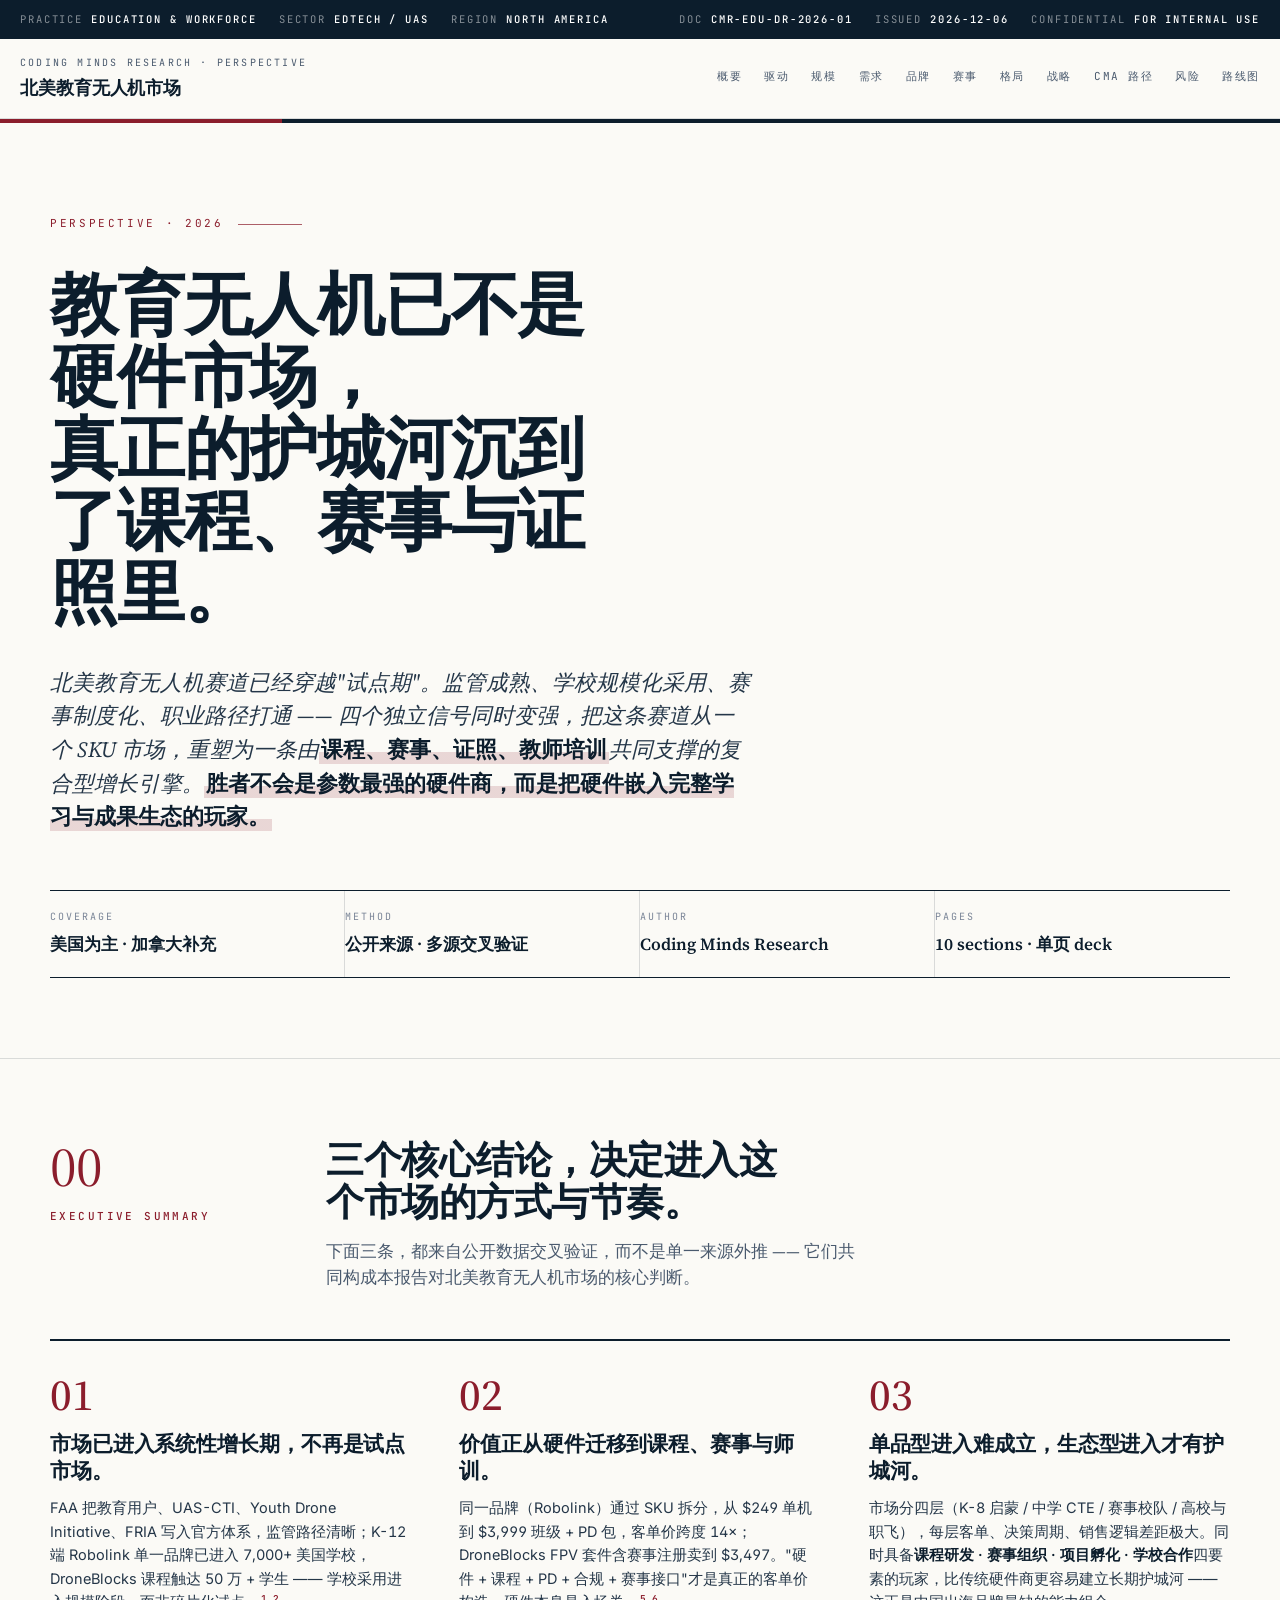
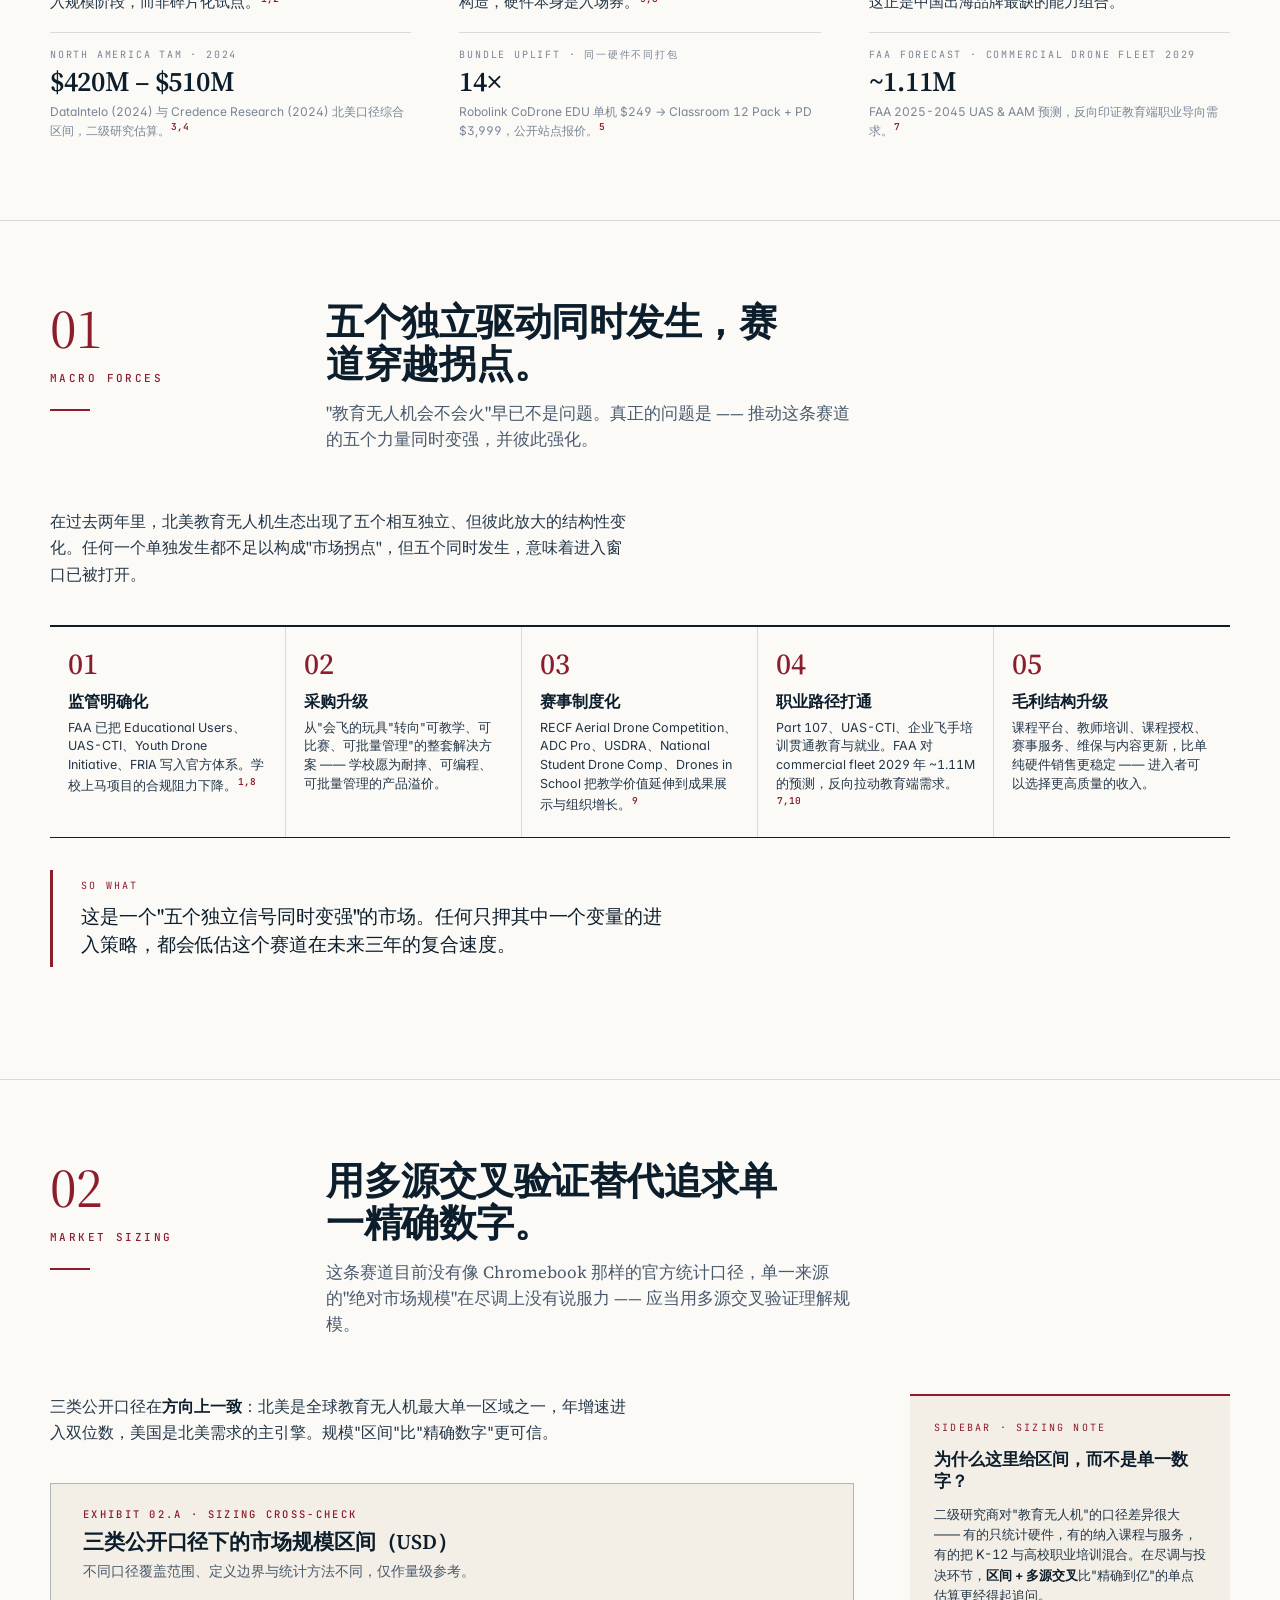
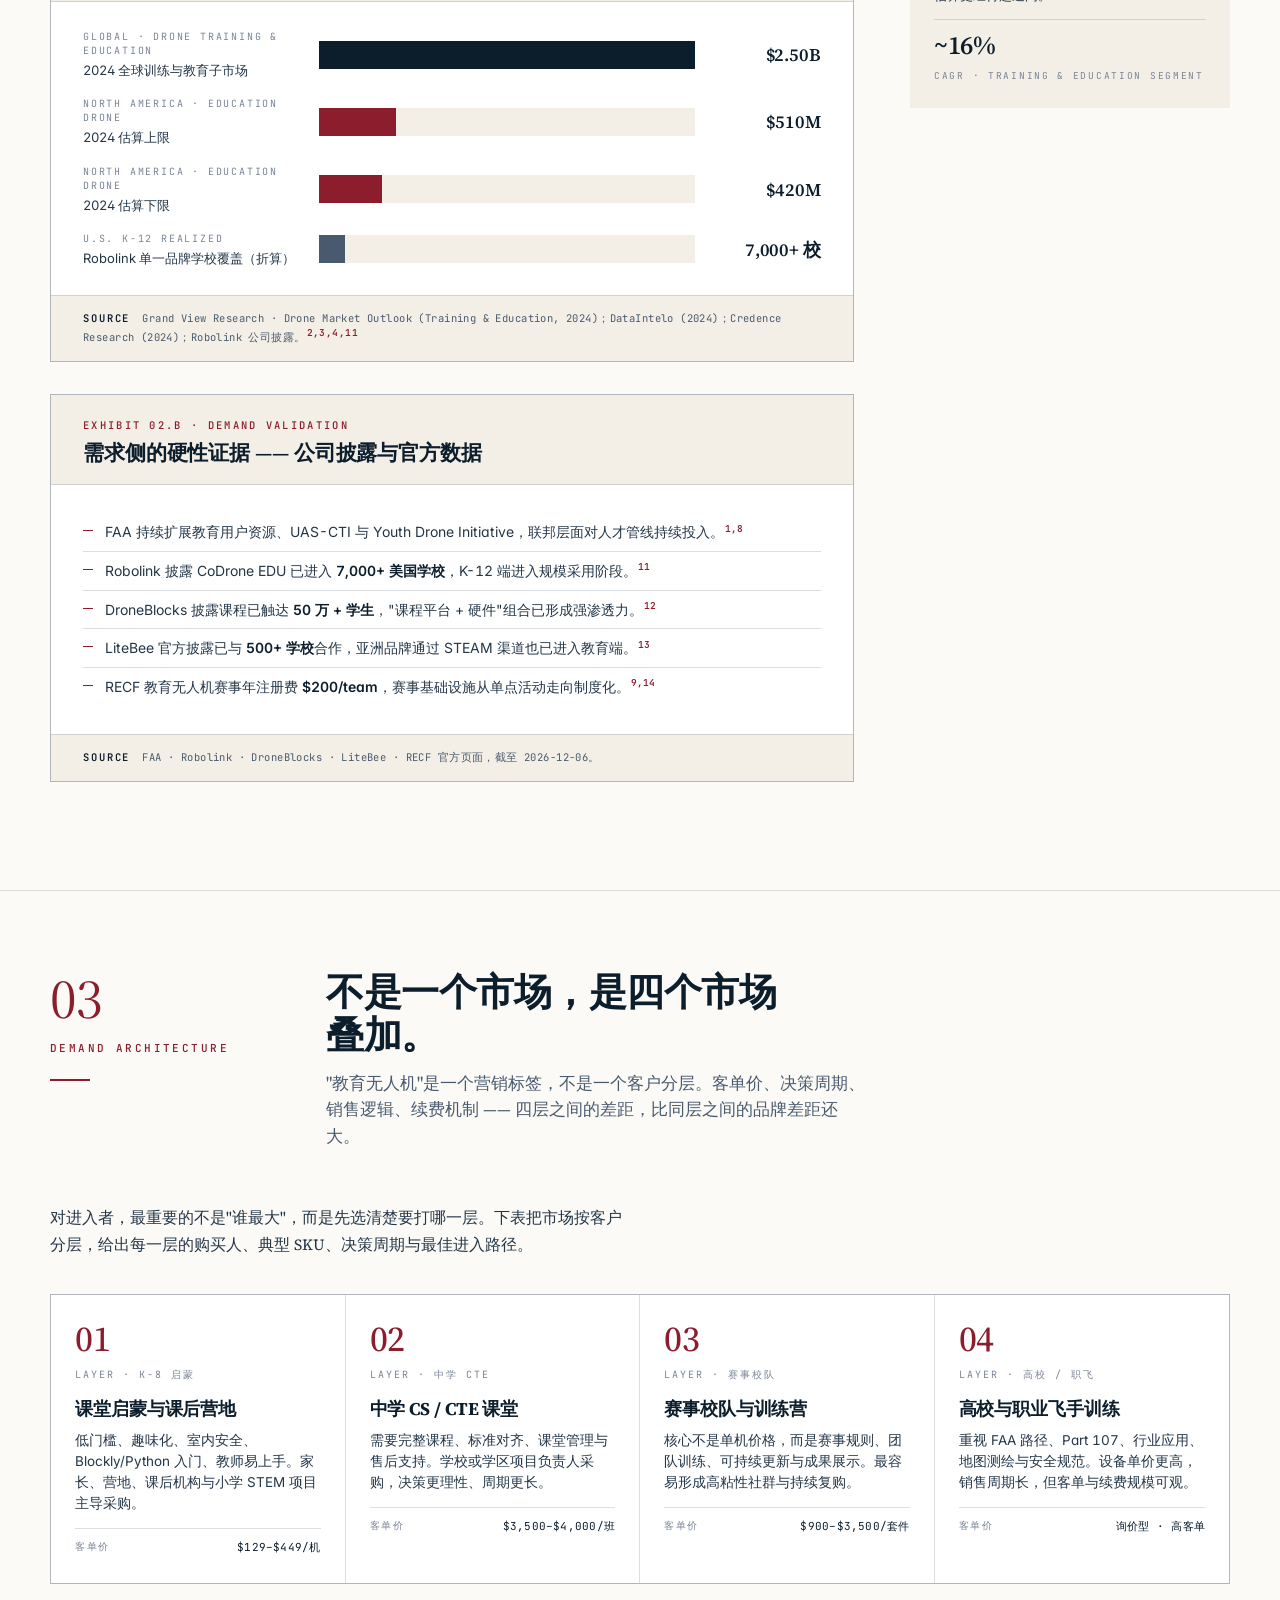
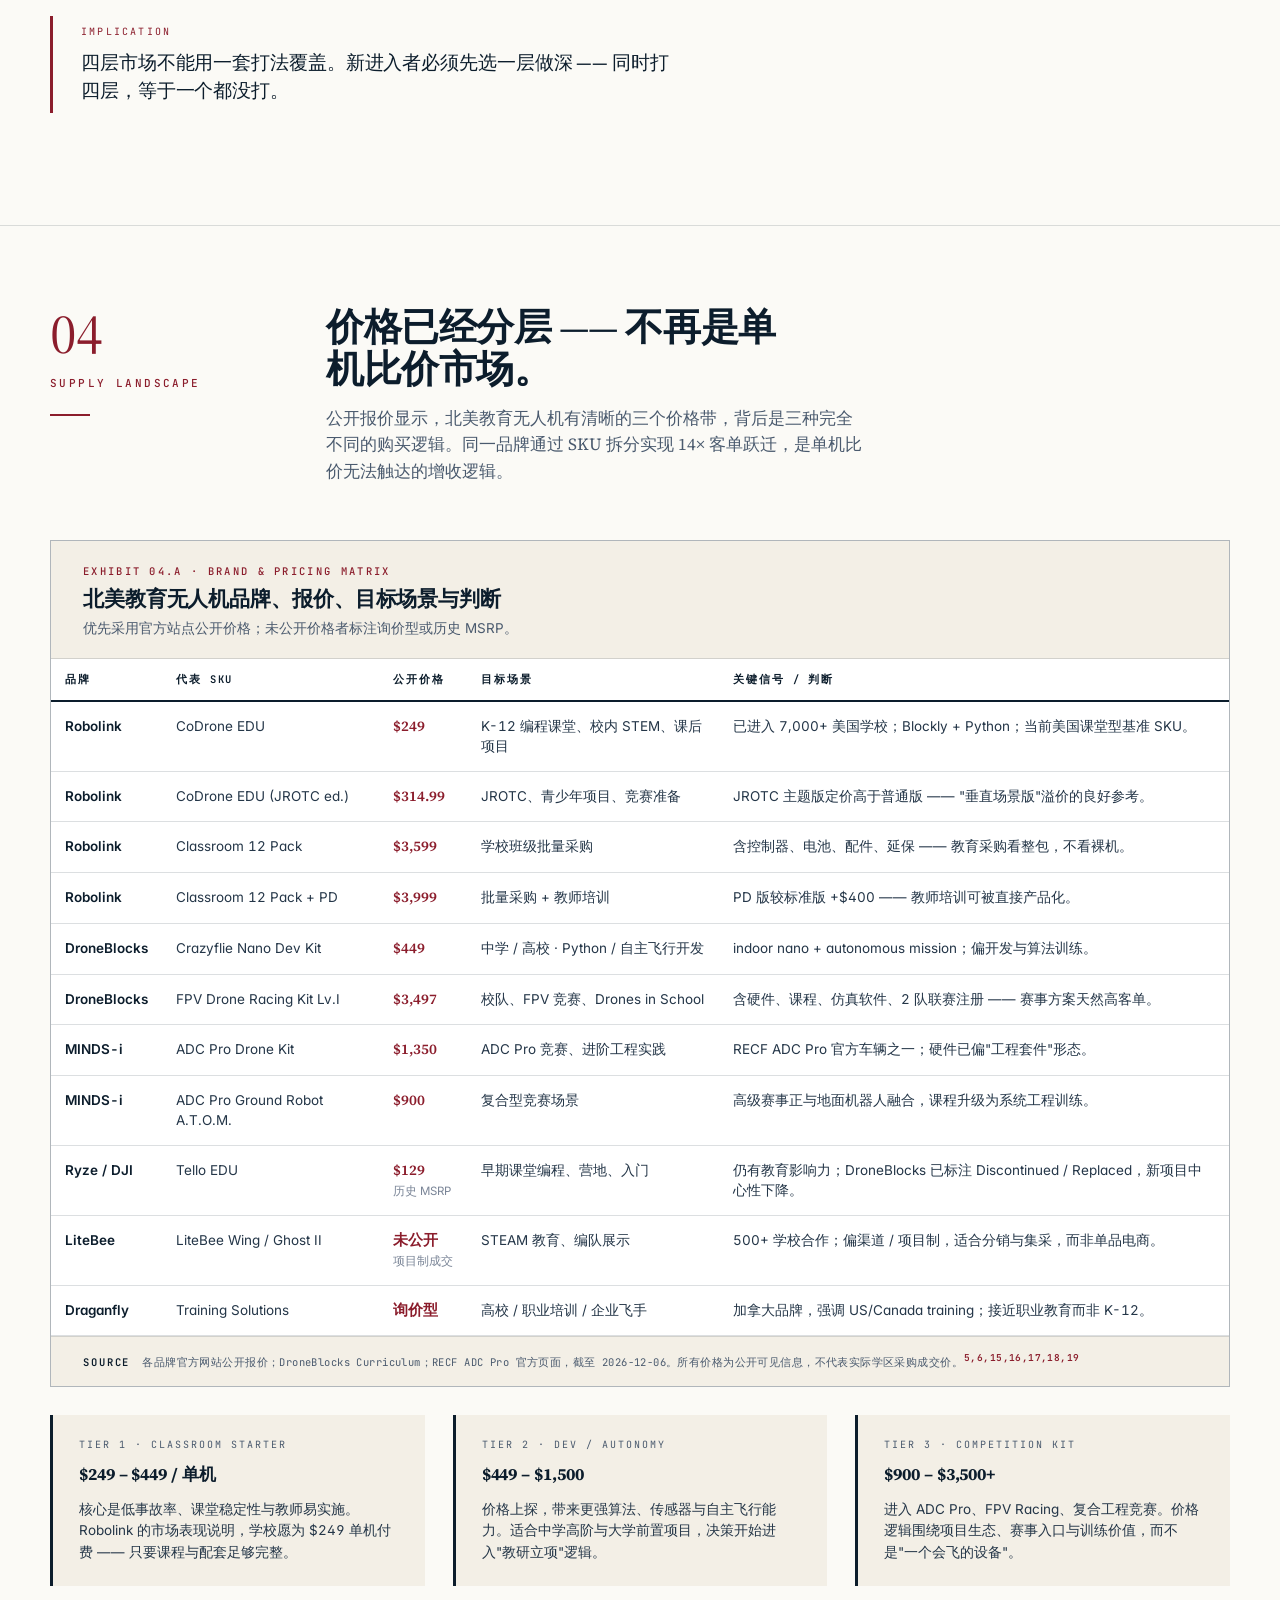
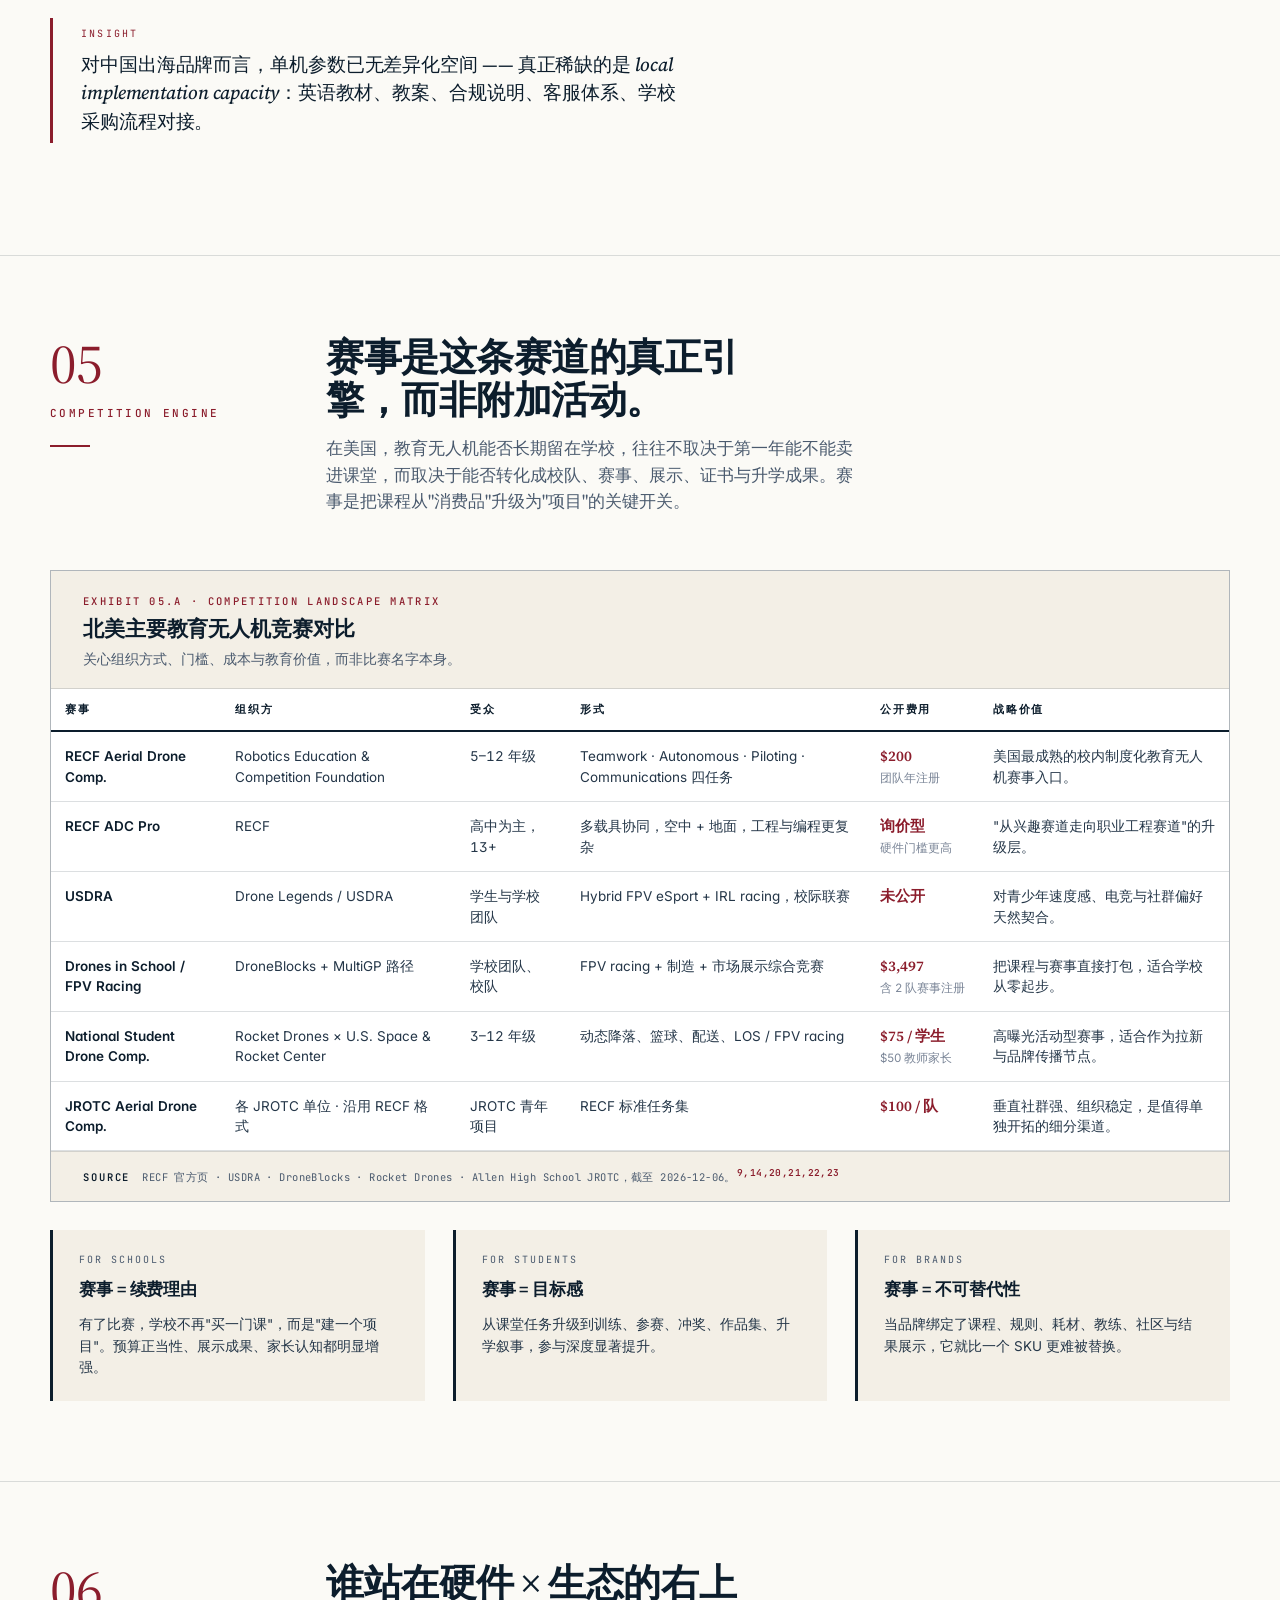
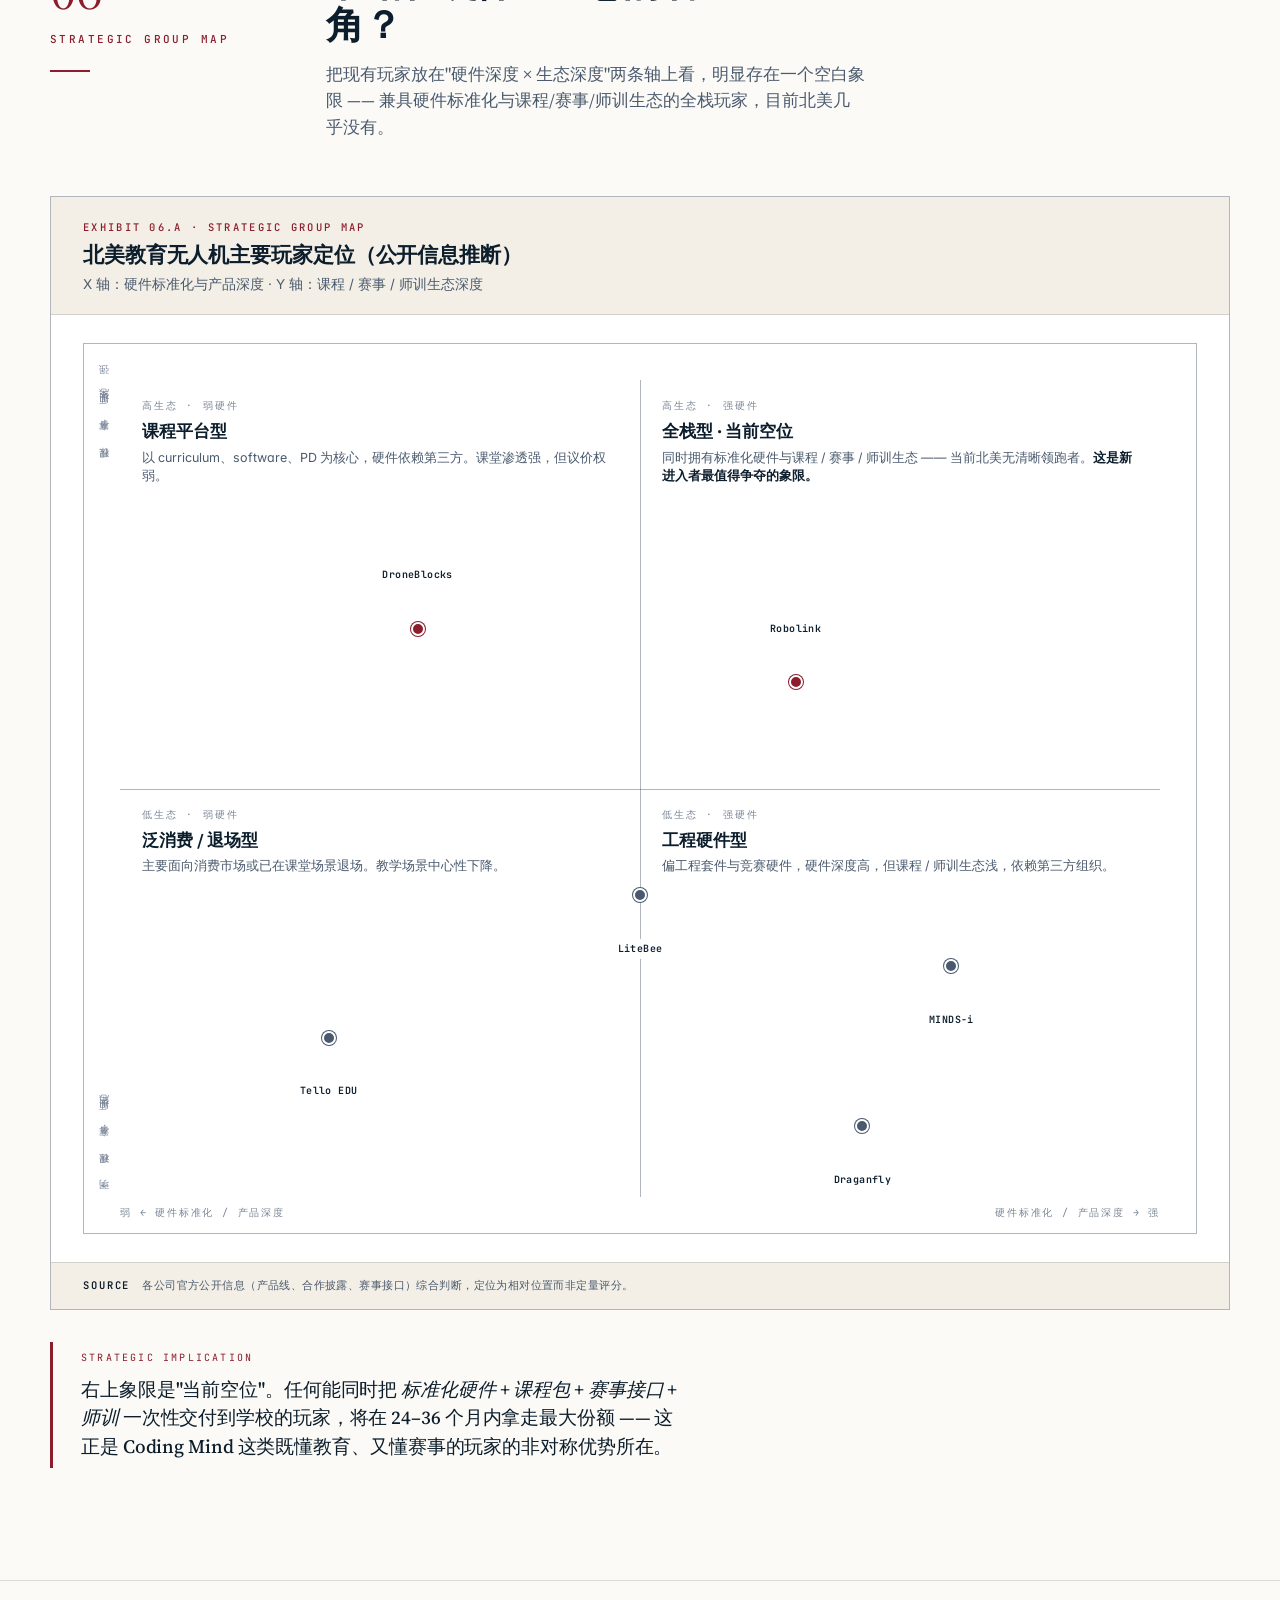
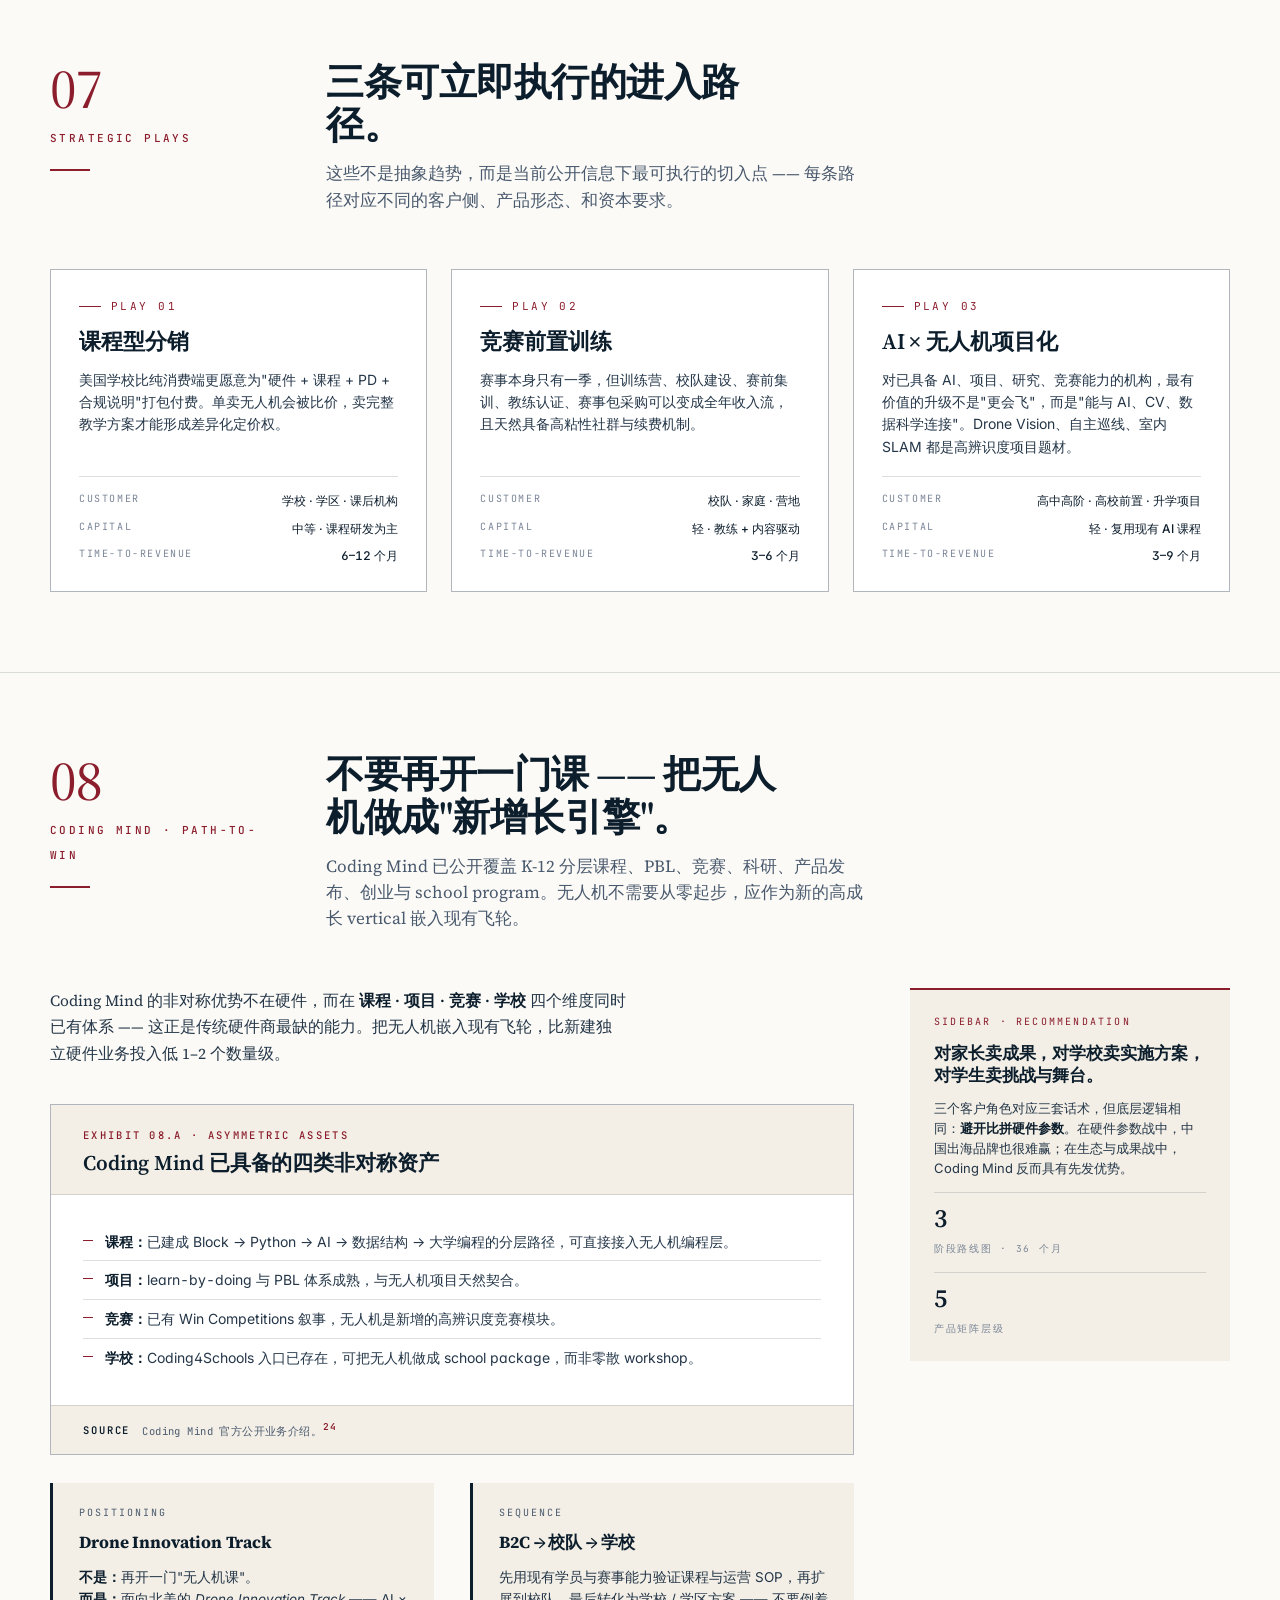
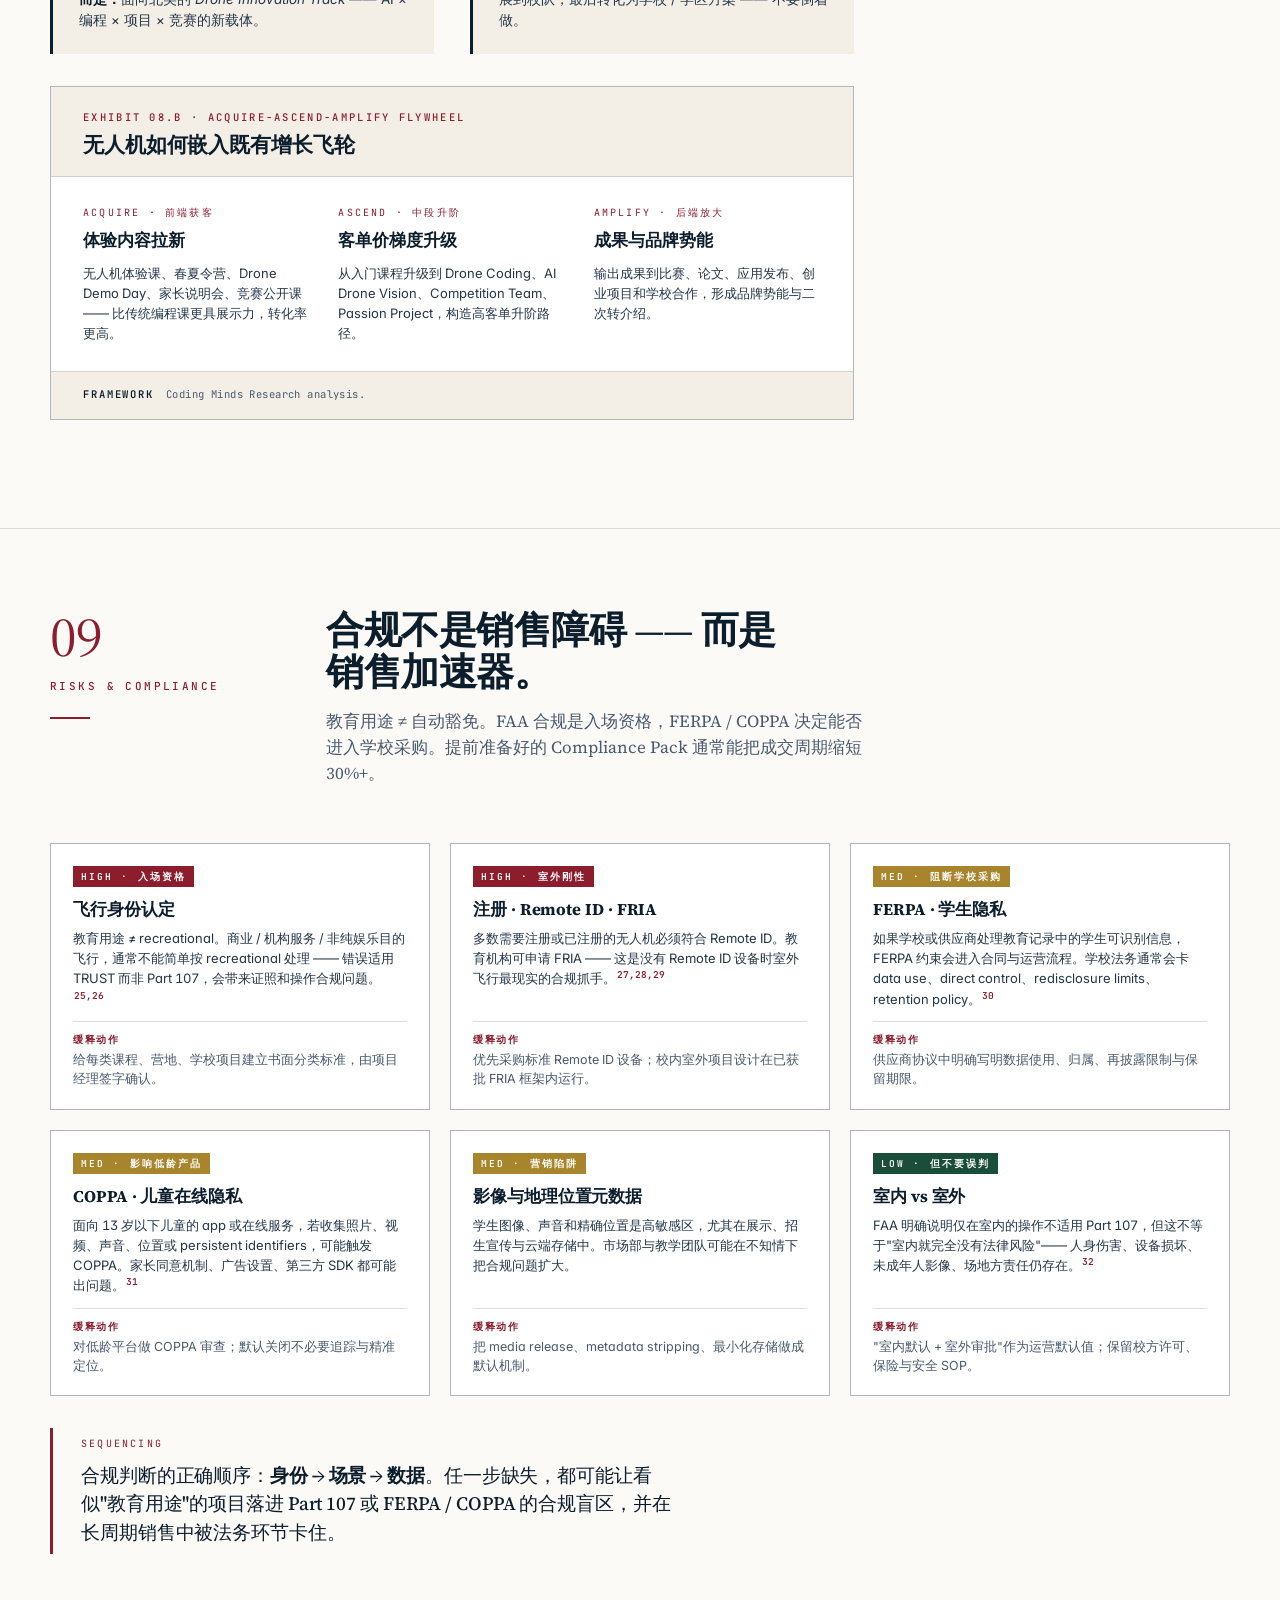
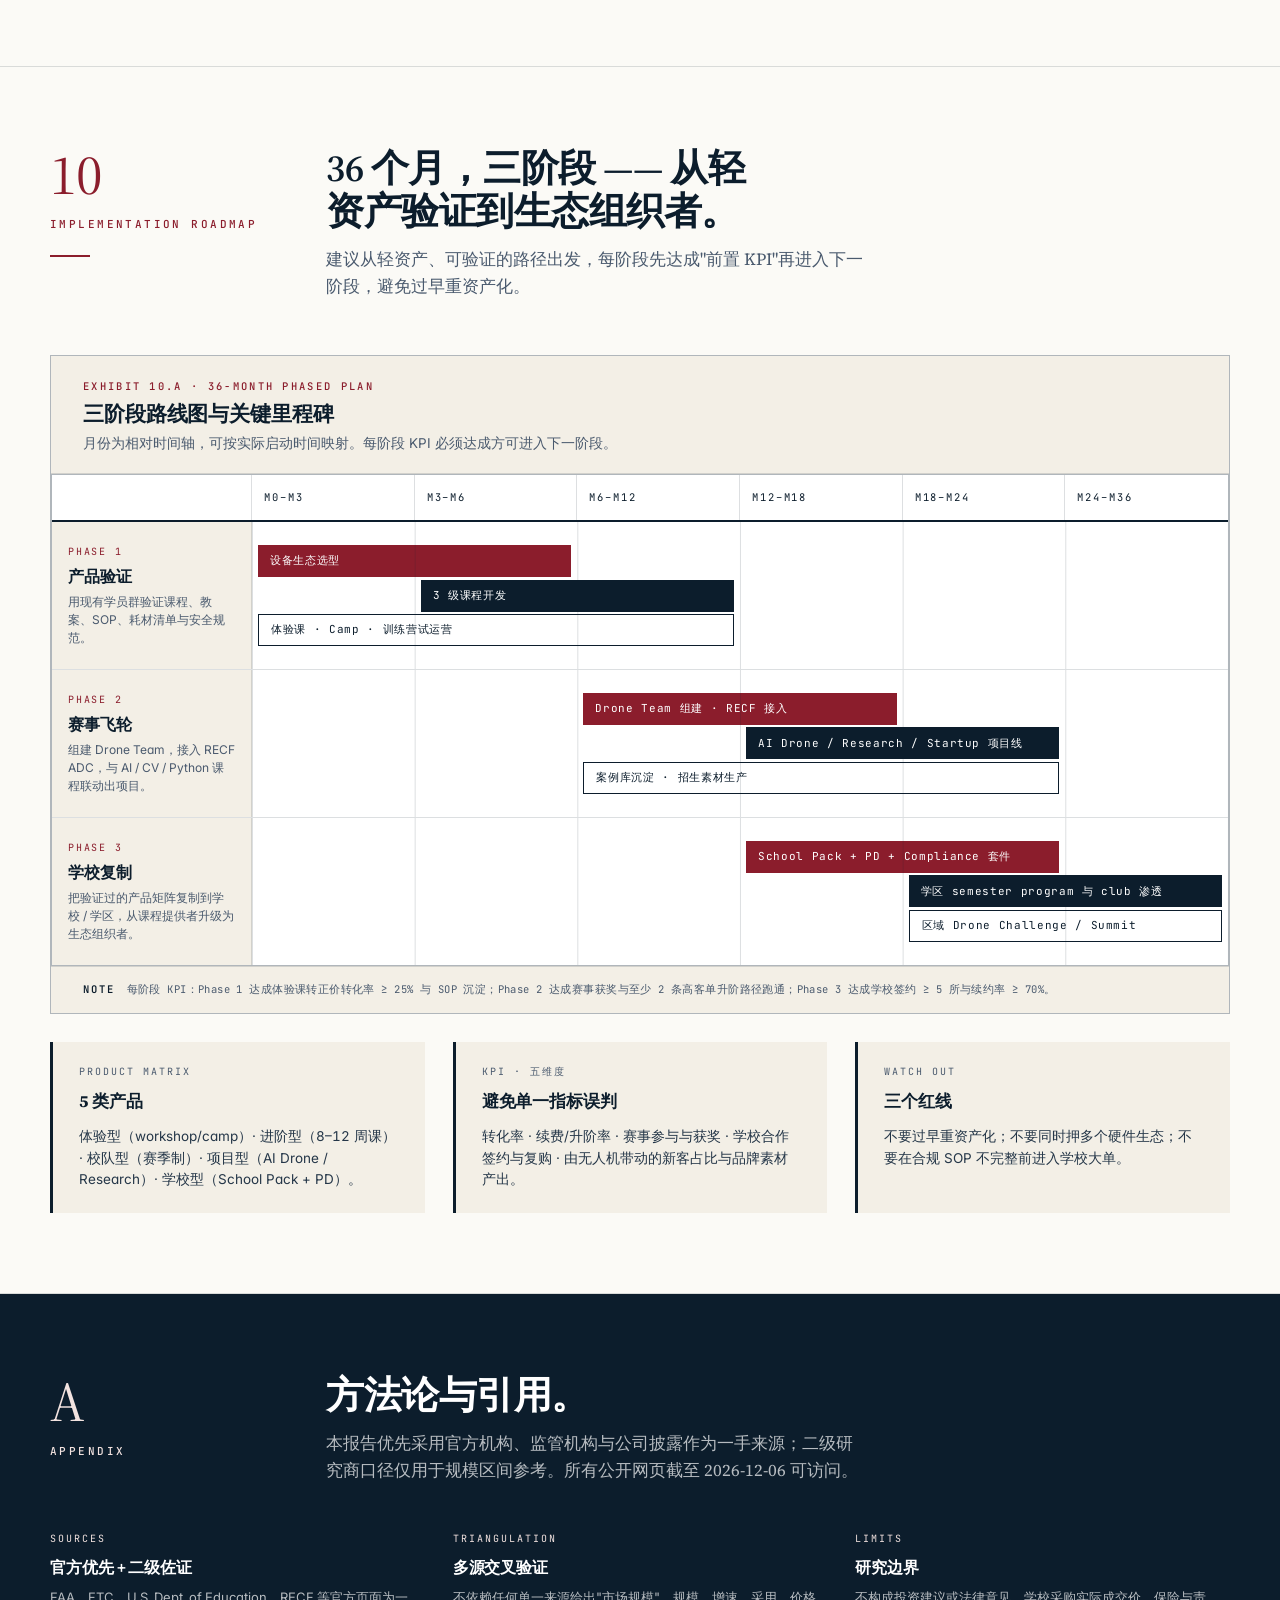
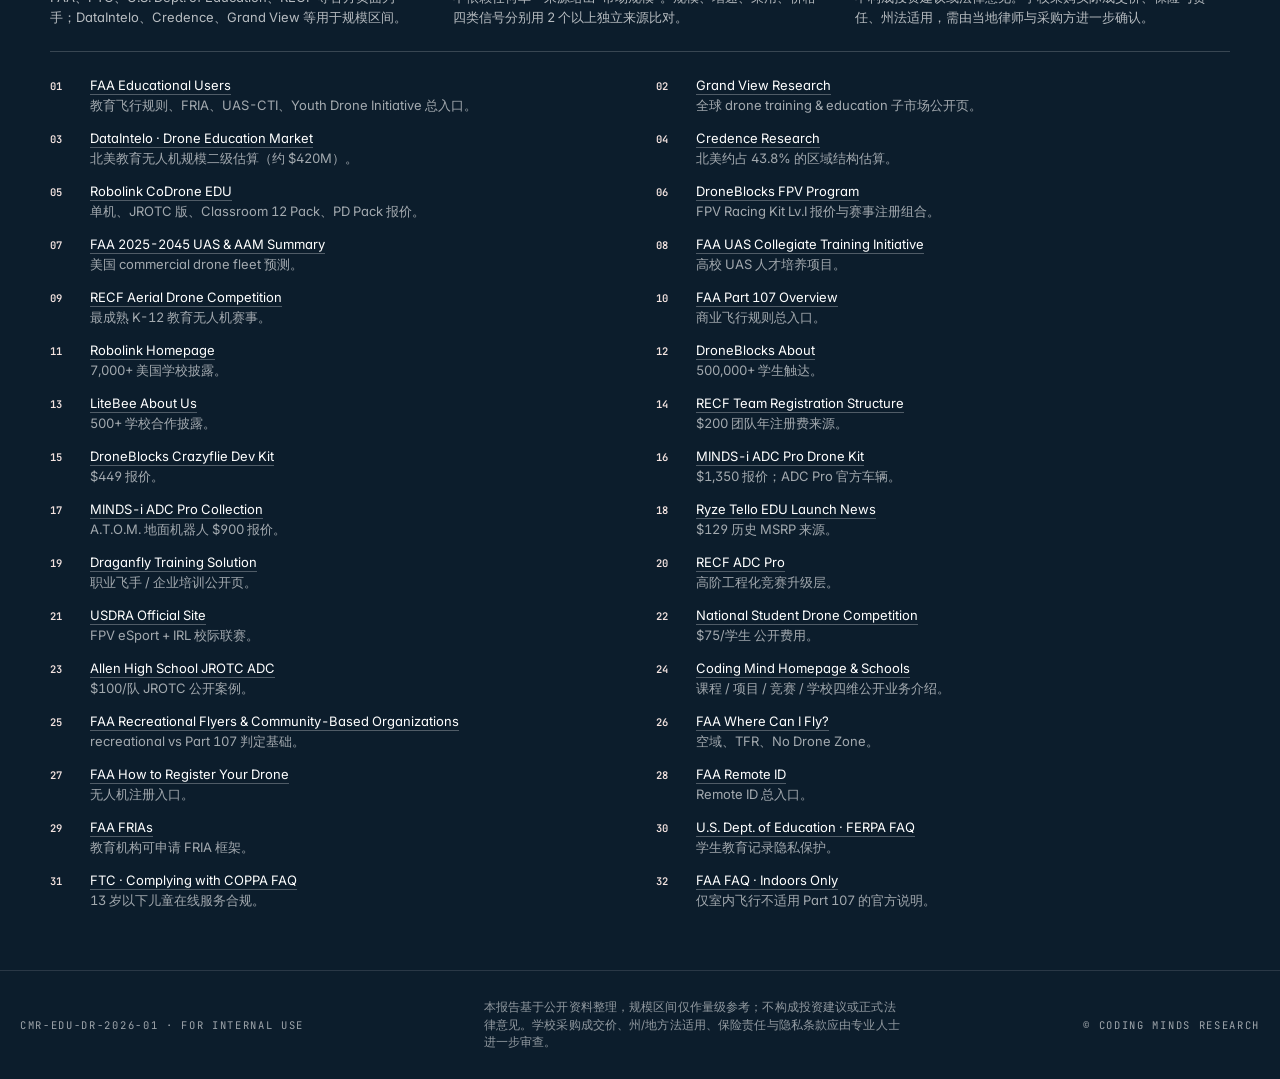
==== commit 6df9bd55: "Rebuild report as single-page perspective paper Consolidate 9 multi-page files into one consulting-g" ====
--- a/index.html
+++ b/index.html
@@ -3,342 +3,1043 @@
 <head>
   <meta charset="UTF-8">
   <meta name="viewport" content="width=device-width, initial-scale=1.0">
-  <title>北美教育无人机市场研究 | 总览</title>
+  <title>北美教育无人机市场 · Coding Minds Research Perspective</title>
+  <meta name="description" content="北美教育无人机市场（K-12 课堂、CTE、高校与赛事生态）的投资级 perspective 报告，覆盖市场规模、需求分层、品牌格局、竞赛生态、战略组合、合规风险与执行路线图。">
+  <link rel="preconnect" href="https://fonts.googleapis.com">
+  <link rel="preconnect" href="https://fonts.gstatic.com" crossorigin>
   <link rel="stylesheet" href="assets/styles.css">
 </head>
-<body data-page="overview">
-
-  <div class="report-meta">
-    <div class="page-shell report-meta-inner">
-      <div class="meta-group">
-        <span class="meta-pill"><span class="meta-key">Practice</span><span class="meta-val">Education &amp; Workforce</span></span>
-        <span class="meta-pill"><span class="meta-key">Sector</span><span class="meta-val">EdTech / UAS</span></span>
-        <span class="meta-pill"><span class="meta-key">Region</span><span class="meta-val">North America</span></span>
-      </div>
-      <div class="meta-group">
-        <span class="meta-pill"><span class="meta-key">Issue Date</span><span class="meta-val" data-today></span></span>
-        <span class="meta-pill"><span class="meta-key">Doc</span><span class="meta-val">CM-EDU-DR-001</span></span>
-      </div>
+<body>
+
+  <!-- ==================== Masthead ==================== -->
+  <header class="masthead">
+    <div class="shell-wide masthead-row">
+      <div class="masthead-left">
+        <span class="mast-pill"><span class="mast-key">Practice</span><span class="mast-val">Education &amp; Workforce</span></span>
+        <span class="mast-pill"><span class="mast-key">Sector</span><span class="mast-val">EdTech / UAS</span></span>
+        <span class="mast-pill"><span class="mast-key">Region</span><span class="mast-val">North America</span></span>
+      </div>
+      <div class="masthead-right">
+        <span class="mast-pill"><span class="mast-key">Doc</span><span class="mast-val">CMR-EDU-DR-2026-01</span></span>
+        <span class="mast-pill"><span class="mast-key">Issued</span><span class="mast-val" data-today>2026-05-03</span></span>
+        <span class="mast-pill"><span class="mast-key">Confidential</span><span class="mast-val">For Internal Use</span></span>
+      </div>
+    </div>
+  </header>
+
+  <!-- ==================== Topbar / TOC ==================== -->
+  <div class="topbar">
+    <div class="shell-wide topbar-row">
+      <div class="brand">
+        <div class="brand-mark">Coding Minds Research · Perspective</div>
+        <div class="brand-name">北美教育无人机市场</div>
+      </div>
+      <nav class="toc">
+        <a href="#summary">概要</a>
+        <a href="#forces">驱动</a>
+        <a href="#sizing">规模</a>
+        <a href="#demand">需求</a>
+        <a href="#supply">品牌</a>
+        <a href="#comp">赛事</a>
+        <a href="#map">格局</a>
+        <a href="#plays">战略</a>
+        <a href="#client">CMA 路径</a>
+        <a href="#risk">风险</a>
+        <a href="#road">路线图</a>
+      </nav>
     </div>
   </div>
 
-  <div class="topbar">
-    <div class="page-shell topbar-inner">
-      <div class="brand-block">
-        <div class="brand-kicker">Education Drone Research</div>
-        <div class="brand-title">北美教育无人机市场报告</div>
-      </div>
-      <nav class="nav-links">
-        <a href="index.html" data-page="overview">概况总览</a>
-        <a href="brands.html" data-page="brands">品牌与报价</a>
-        <a href="competitions.html" data-page="competitions">竞赛地图</a>
-        <a href="strategy.html" data-page="strategy">Coding Mind 战略</a>
-        <a href="legal.html" data-page="legal">法律风险</a>
-        <a href="overview-en.html" class="lang-link">EN</a>
-      </nav>
-    </div>
-  </div>
-
-  <main class="page-shell">
-
-    <section class="cover">
-      <div class="page-marker">Section 01 · Overview</div>
-      <div class="cover-grid">
-        <div>
-          <div class="cover-kicker">Market Perspective · 北美 K-12 与高等教育 UAS</div>
-          <h1>北美教育无人机市场，正从"器材采购"迈入"课程 + 赛事 + 职业路径"</h1>
-          <p class="lead">
-            从美国市场看，教育无人机已经不只是 STEM 教具，而是在 K-12 编程启蒙、校内 CTE/职业技术教育、JROTC/青少年项目、大学 UAS 人才培养，以及竞赛型生态中逐步形成完整链条。公开数据最清晰的信号不是某一个绝对市场规模数字，而是监管制度、学校采用、竞赛机制、教师培训与就业导向正在同时成熟。
-          </p>
-          <div class="cover-tags">
-            <a href="overview-en.html" class="tag">English Version →</a>
-            <span class="tag">Geography · 美国为主，加拿大补充</span>
-            <span class="tag">Method · 公开网页 / 官方机构 / 二级研究</span>
-            <span class="tag">Thesis · 硬件是入口，生态才是壁垒</span>
-          </div>
-        </div>
-        <div class="cover-side">
-          <div class="stat-card">
-            <div class="stat-label">North America TAM · 2024 公开估算区间</div>
-            <div class="stat-value">$420M – $510M</div>
-            <div class="stat-foot">基于 DataIntelo 2024 北美约 4.2 亿美元与 Credence Research 2024 北美占比 43.8% 的估算口径综合整理；属二级研究区间，非官方统计。</div>
-          </div>
-          <div class="stat-card">
-            <div class="stat-label">Adoption Signal · K-12 学校实装规模</div>
-            <div class="stat-value">7,000+ 所</div>
-            <div class="stat-foot">Robolink 官方披露 CoDrone EDU 已进入 7,000+ 美国学校，K-12 端已进入实质规模化部署。</div>
-          </div>
-          <div class="stat-card">
-            <div class="stat-label">Global Segment · 训练与教育子市场</div>
-            <div class="stat-value">$2.5B / 2024</div>
-            <div class="stat-foot">Grand View Research 公开页显示，2024 年全球 drone training &amp; education segment 约 24.999 亿美元，北美为最大区域。</div>
-          </div>
-        </div>
-      </div>
-    </section>
-
-    <section>
+  <!-- ==================== Cover ==================== -->
+  <section class="cover">
+    <div class="shell">
+      <div class="cover-kicker">Perspective · 2026</div>
+      <h1 class="cover-title">教育无人机已不是硬件市场，<br>真正的护城河沉到了课程、赛事与证照里。</h1>
+      <p class="cover-thesis">
+        北美教育无人机赛道已经穿越"试点期"。监管成熟、学校规模化采用、赛事制度化、职业路径打通 —— 四个独立信号同时变强，把这条赛道从一个 SKU 市场，重塑为一条由<strong>课程、赛事、证照、教师培训</strong>共同支撑的复合型增长引擎。<strong>胜者不会是参数最强的硬件商，而是把硬件嵌入完整学习与成果生态的玩家。</strong>
+      </p>
+
+      <div class="cover-meta">
+        <div class="cover-meta-cell">
+          <span class="k">Coverage</span>
+          <span class="v">美国为主 · 加拿大补充</span>
+        </div>
+        <div class="cover-meta-cell">
+          <span class="k">Method</span>
+          <span class="v">公开来源 · 多源交叉验证</span>
+        </div>
+        <div class="cover-meta-cell">
+          <span class="k">Author</span>
+          <span class="v">Coding Minds Research</span>
+        </div>
+        <div class="cover-meta-cell">
+          <span class="k">Pages</span>
+          <span class="v">10 sections · 单页 deck</span>
+        </div>
+      </div>
+    </div>
+  </section>
+
+  <!-- ==================== Executive Summary ==================== -->
+  <section class="summary" id="summary">
+    <div class="shell">
+      <div class="summary-head">
+        <div>
+          <span class="section-num-large">00</span>
+          <span class="section-num">Executive Summary</span>
+        </div>
+        <div>
+          <h2 class="section-title">三个核心结论，决定进入这个市场的方式与节奏。</h2>
+          <p class="section-deck">下面三条，都来自公开数据交叉验证，而不是单一来源外推 —— 它们共同构成本报告对北美教育无人机市场的核心判断。</p>
+        </div>
+      </div>
+
+      <div class="findings">
+        <div class="finding">
+          <span class="finding-num">01</span>
+          <h3 class="finding-title">市场已进入系统性增长期，不再是试点市场。</h3>
+          <p class="finding-body">FAA 把教育用户、UAS-CTI、Youth Drone Initiative、FRIA 写入官方体系，监管路径清晰；K-12 端 Robolink 单一品牌已进入 7,000+ 美国学校，DroneBlocks 课程触达 50 万 + 学生 —— 学校采用进入规模阶段，而非碎片化试点。<sup class="fn">1,2</sup></p>
+          <div class="finding-stat">
+            <span class="label">North America TAM · 2024</span>
+            <span class="value">$420M – $510M</span>
+            <span class="source">DataIntelo (2024) 与 Credence Research (2024) 北美口径综合区间，二级研究估算。<sup class="fn">3,4</sup></span>
+          </div>
+        </div>
+        <div class="finding">
+          <span class="finding-num">02</span>
+          <h3 class="finding-title">价值正从硬件迁移到课程、赛事与师训。</h3>
+          <p class="finding-body">同一品牌（Robolink）通过 SKU 拆分，从 $249 单机到 $3,999 班级 + PD 包，客单价跨度 14×；DroneBlocks FPV 套件含赛事注册卖到 $3,497。"硬件 + 课程 + PD + 合规 + 赛事接口"才是真正的客单价构造，硬件本身是入场券。<sup class="fn">5,6</sup></p>
+          <div class="finding-stat">
+            <span class="label">Bundle Uplift · 同一硬件不同打包</span>
+            <span class="value">14×</span>
+            <span class="source">Robolink CoDrone EDU 单机 $249 → Classroom 12 Pack + PD $3,999，公开站点报价。<sup class="fn">5</sup></span>
+          </div>
+        </div>
+        <div class="finding">
+          <span class="finding-num">03</span>
+          <h3 class="finding-title">单品型进入难成立，生态型进入才有护城河。</h3>
+          <p class="finding-body">市场分四层（K-8 启蒙 / 中学 CTE / 赛事校队 / 高校与职飞），每层客单、决策周期、销售逻辑差距极大。同时具备<strong>课程研发 · 赛事组织 · 项目孵化 · 学校合作</strong>四要素的玩家，比传统硬件商更容易建立长期护城河 —— 这正是中国出海品牌最缺的能力组合。</p>
+          <div class="finding-stat">
+            <span class="label">FAA Forecast · Commercial Drone Fleet 2029</span>
+            <span class="value">~1.11M</span>
+            <span class="source">FAA 2025-2045 UAS &amp; AAM 预测，反向印证教育端职业导向需求。<sup class="fn">7</sup></span>
+          </div>
+        </div>
+      </div>
+    </div>
+  </section>
+
+  <!-- ==================== 01 · Macro Forces ==================== -->
+  <section class="section" id="forces">
+    <div class="shell">
       <div class="section-head">
-        <div class="section-num">01.1</div>
-        <div class="head-text">
-          <h2>执行摘要：教育无人机已是复合型赛道，不再是单一硬件市场</h2>
-          <p>如果只看美国，教育无人机已经不是单一"卖设备"的市场，而是一个由监管门槛、课程实施、赛事驱动、证照路径和高校人才培养共同支撑的复合型教育科技赛道。</p>
-        </div>
-      </div>
-      <div class="takeaway">
-        <div class="takeaway-label">Key Takeaway</div>
-        <p>四个独立信号同时变强 —— 监管成熟、学校采用、赛事制度化、职业路径打通 —— 表明北美教育无人机已经越过"试点期"，进入"系统性增长期"。</p>
-      </div>
-      <div class="body-content">
-        <div class="metric-strip">
-          <div class="metric-box">
-            <span class="metric-box-label">CAGR · 2025-2030</span>
-            <strong>16.2%</strong>
-            <div class="metric-box-text">全球 drone training &amp; education 公开口径预测增速。</div>
-          </div>
-          <div class="metric-box">
-            <span class="metric-box-label">Curriculum Reach</span>
-            <strong>500K+</strong>
-            <div class="metric-box-text">DroneBlocks 官方披露平台已触达全球学生数，课程平台价值在快速放大。</div>
-          </div>
-          <div class="metric-box">
-            <span class="metric-box-label">Team Fee · 2025-2026</span>
-            <strong>$200</strong>
-            <div class="metric-box-text">RECF 美国 Aerial Drone Competition 团队年注册费。</div>
-          </div>
-          <div class="metric-box">
-            <span class="metric-box-label">FAA Forecast · 2029</span>
-            <strong>~1.11M</strong>
-            <div class="metric-box-text">FAA 对美国 commercial drone fleet 的公开预测量级，反向印证教育端职业导向需求。</div>
-          </div>
-        </div>
-      </div>
-    </section>
-
-    <section>
+        <div class="section-head-meta">
+          <span class="section-num-large">01</span>
+          <span class="section-num">Macro Forces</span>
+        </div>
+        <div>
+          <h2 class="section-title">五个独立驱动同时发生，赛道穿越拐点。</h2>
+          <p class="section-deck">"教育无人机会不会火"早已不是问题。真正的问题是 —— 推动这条赛道的五个力量同时变强，并彼此强化。</p>
+        </div>
+      </div>
+
+      <div class="prose">
+        <p class="lead">在过去两年里，北美教育无人机生态出现了五个相互独立、但彼此放大的结构性变化。任何一个单独发生都不足以构成"市场拐点"，但五个同时发生，意味着进入窗口已被打开。</p>
+      </div>
+
+      <div class="forces">
+        <div class="force">
+          <div class="num">01</div>
+          <h4>监管明确化</h4>
+          <p>FAA 已把 Educational Users、UAS-CTI、Youth Drone Initiative、FRIA 写入官方体系。学校上马项目的合规阻力下降。<sup class="fn">1,8</sup></p>
+        </div>
+        <div class="force">
+          <div class="num">02</div>
+          <h4>采购升级</h4>
+          <p>从"会飞的玩具"转向"可教学、可比赛、可批量管理"的整套解决方案 —— 学校愿为耐摔、可编程、可批量管理的产品溢价。</p>
+        </div>
+        <div class="force">
+          <div class="num">03</div>
+          <h4>赛事制度化</h4>
+          <p>RECF Aerial Drone Competition、ADC Pro、USDRA、National Student Drone Comp、Drones in School 把教学价值延伸到成果展示与组织增长。<sup class="fn">9</sup></p>
+        </div>
+        <div class="force">
+          <div class="num">04</div>
+          <h4>职业路径打通</h4>
+          <p>Part 107、UAS-CTI、企业飞手培训贯通教育与就业。FAA 对 commercial fleet 2029 年 ~1.11M 的预测，反向拉动教育端需求。<sup class="fn">7,10</sup></p>
+        </div>
+        <div class="force">
+          <div class="num">05</div>
+          <h4>毛利结构升级</h4>
+          <p>课程平台、教师培训、课程授权、赛事服务、维保与内容更新，比单纯硬件销售更稳定 —— 进入者可以选择更高质量的收入。</p>
+        </div>
+      </div>
+
+      <div class="insight">
+        <span class="insight-label">So what</span>
+        <p>这是一个"五个独立信号同时变强"的市场。任何只押其中一个变量的进入策略，都会低估这个赛道在未来三年的复合速度。</p>
+      </div>
+    </div>
+  </section>
+
+  <!-- ==================== 02 · Market Sizing ==================== -->
+  <section class="section" id="sizing">
+    <div class="shell">
       <div class="section-head">
-        <div class="section-num">01.2</div>
-        <div class="head-text">
-          <h2>市场结构：5 大驱动力与 4 个结构性特征同时显现</h2>
-          <p>当前北美市场的核心张力，来自需求侧的驱动力与供给侧的结构特征之间的相互催化。</p>
-        </div>
-      </div>
-      <div class="takeaway">
-        <div class="takeaway-label">Key Takeaway</div>
-        <p>这是一个"多个垂直细分叠加"的市场，而不是统一 SKU 市场 —— 因此进入策略必须按 K-12 启蒙、CTE、赛事、高校四层分别配置。</p>
-      </div>
-      <div class="body-content">
-        <div class="grid-2">
-          <div class="panel">
-            <h3>市场的 5 个核心驱动</h3>
-            <ul class="clean">
-              <li><strong>监管明确化。</strong>FAA 已把 Educational Users、Youth Drone Initiative、UAS-CTI、FRIA 等教育配套路径明确写入官方体系，学校上马项目的合规阻力在下降。</li>
-              <li><strong>采购升级。</strong>学校采购从"玩具无人机"转向"可教学、可比赛、可管理"的课堂解决方案，尤其偏好耐摔、低单价、可编程、可批量管理的产品。</li>
-              <li><strong>赛事拉动。</strong>RECF Aerial Drone Competition、ADC Pro、USDRA、National Student Drone Competition、Drones in School 等把课程价值延伸到成果展示与组织增长。</li>
-              <li><strong>职业路径打通。</strong>Part 107、UAS-CTI、高校与企业培训项目，让教育无人机从兴趣学习延展到职业技能培养。</li>
-              <li><strong>毛利结构升级。</strong>课程平台、教师培训、课程授权、竞赛服务、售后维护、内容更新，都比单纯硬件销售更稳定。</li>
-            </ul>
-          </div>
-          <div class="panel">
-            <h3>当前市场的 4 个结构性特征</h3>
-            <ul class="clean">
-              <li><strong>入门以室内编程机为主。</strong>K-12 室内编程无人机为主，典型价位集中在单机 $249-$449 区间。</li>
-              <li><strong>赛事市场复购更强。</strong>器材更新、赛事报名、团队扩张和教练培训形成持续支出。</li>
-              <li><strong>高校/CTE 决策更重。</strong>更重合规、飞手训练、行业场景应用，采购单价更高、决策周期更长。</li>
-              <li><strong>市场分层而非统一。</strong>美国市场更像"多个垂直细分市场叠加"，因此品牌策略要按场景分层，而不是只拼参数。</li>
-            </ul>
-          </div>
-        </div>
-      </div>
-    </section>
-
-    <section>
-      <div class="section-head">
-        <div class="section-num">01.3</div>
-        <div class="head-text">
-          <h2>规模判断：以多源交叉验证替代追求单一精确数字</h2>
-          <p>这个赛道缺少像 K-12 Chromebook 那样的官方统一统计，因此更适合用"多源交叉验证"的方式理解市场。</p>
-        </div>
-      </div>
-      <div class="takeaway">
-        <div class="takeaway-label">Key Takeaway</div>
-        <p>不同二级报告口径不一，但增速方向（双位数）和区域领先（北美 #1）结论一致 —— 美国是北美需求的主引擎。</p>
-      </div>
-      <div class="body-content">
-        <div class="grid-2">
-          <div class="exhibit">
-            <div class="exhibit-head">
-              <div class="exhibit-label">Exhibit 01.A · Market Sizing</div>
-              <h3 class="exhibit-title">公开口径下的市场规模区间</h3>
-            </div>
+        <div class="section-head-meta">
+          <span class="section-num-large">02</span>
+          <span class="section-num">Market Sizing</span>
+        </div>
+        <div>
+          <h2 class="section-title">用多源交叉验证替代追求单一精确数字。</h2>
+          <p class="section-deck">这条赛道目前没有像 Chromebook 那样的官方统计口径，单一来源的"绝对市场规模"在尽调上没有说服力 —— 应当用多源交叉验证理解规模。</p>
+        </div>
+      </div>
+
+      <div class="with-rail">
+        <div>
+          <div class="prose">
+            <p>三类公开口径在<strong>方向上一致</strong>：北美是全球教育无人机最大单一区域之一，年增速进入双位数，美国是北美需求的主引擎。规模"区间"比"精确数字"更可信。</p>
+          </div>
+
+          <figure class="exhibit">
+            <header class="exhibit-head">
+              <div class="exhibit-label">Exhibit 02.A · Sizing Cross-Check</div>
+              <h3 class="exhibit-title">三类公开口径下的市场规模区间（USD）</h3>
+              <p class="exhibit-sub">不同口径覆盖范围、定义边界与统计方法不同，仅作量级参考。</p>
+            </header>
             <div class="exhibit-body">
-              <div class="market-bars">
-                <div class="bar-row">
-                  <div class="bar-label"><span>北美教育无人机 · 2024 估算下限</span><strong>~$420M</strong></div>
-                  <div class="bar-track"><div class="bar-fill" style="width: 17%;"></div></div>
+              <div class="tam">
+                <div class="tam-row">
+                  <div class="tam-label"><span class="k">Global · Drone Training &amp; Education</span>2024 全球训练与教育子市场</div>
+                  <div class="tam-track"><div class="tam-fill" style="width: 100%;"></div></div>
+                  <div class="tam-value">$2.50B</div>
                 </div>
-                <div class="bar-row">
-                  <div class="bar-label"><span>北美教育无人机 · 2024 估算上限</span><strong>~$510M</strong></div>
-                  <div class="bar-track"><div class="bar-fill" style="width: 20%;"></div></div>
+                <div class="tam-row">
+                  <div class="tam-label"><span class="k">North America · Education Drone</span>2024 估算上限</div>
+                  <div class="tam-track"><div class="tam-fill accent" style="width: 20.4%;"></div></div>
+                  <div class="tam-value">$510M</div>
                 </div>
-                <div class="bar-row">
-                  <div class="bar-label"><span>全球 drone training &amp; education · 2024</span><strong>~$2.5B</strong></div>
-                  <div class="bar-track"><div class="bar-fill gold" style="width: 100%;"></div></div>
+                <div class="tam-row">
+                  <div class="tam-label"><span class="k">North America · Education Drone</span>2024 估算下限</div>
+                  <div class="tam-track"><div class="tam-fill accent" style="width: 16.8%;"></div></div>
+                  <div class="tam-value">$420M</div>
+                </div>
+                <div class="tam-row">
+                  <div class="tam-label"><span class="k">U.S. K-12 Realized</span>Robolink 单一品牌学校覆盖（折算）</div>
+                  <div class="tam-track"><div class="tam-fill muted" style="width: 7%;"></div></div>
+                  <div class="tam-value">7,000+ 校</div>
                 </div>
               </div>
-              <p class="small">北美在教育无人机里依然是最大单一区域之一，美国则是北美需求的主引擎。</p>
-            </div>
-            <div class="exhibit-foot"><strong>Source</strong>DataIntelo (2024); Credence Research (2024); Grand View Research, "Drone Market Outlook – Training &amp; Education".</div>
-          </div>
-          <div class="exhibit">
-            <div class="exhibit-head">
-              <div class="exhibit-label">Exhibit 01.B · Demand Validation</div>
-              <h3 class="exhibit-title">需求侧的硬性证据点</h3>
-            </div>
+            </div>
+            <footer class="exhibit-foot">
+              <strong>Source</strong>Grand View Research · Drone Market Outlook (Training &amp; Education, 2024)；DataIntelo (2024)；Credence Research (2024)；Robolink 公司披露。<sup class="fn">2,3,4,11</sup>
+            </footer>
+          </figure>
+
+          <figure class="exhibit">
+            <header class="exhibit-head">
+              <div class="exhibit-label">Exhibit 02.B · Demand Validation</div>
+              <h3 class="exhibit-title">需求侧的硬性证据 —— 公司披露与官方数据</h3>
+            </header>
             <div class="exhibit-body">
-              <ul class="clean">
-                <li>FAA 持续扩展教育用户资源与 UAS-CTI 体系，联邦层面对人才管线建设持续投入。</li>
-                <li>Robolink 披露进入 7,000+ 美国学校，学校端已进入规模采用阶段而非试点。</li>
-                <li>DroneBlocks 披露 500,000+ 学生触达，"课程平台 + 硬件"组合已形成较强渗透力。</li>
-                <li>LiteBee 官方披露已与 500+ 学校合作，亚洲品牌也通过 STEAM 渠道进入教育端。</li>
-                <li>RECF 的赛事收费、赛季机制与 ADC Pro 新赛道，竞赛基础设施从单点活动走向制度化。</li>
+              <ul class="list-clean">
+                <li>FAA 持续扩展教育用户资源、UAS-CTI 与 Youth Drone Initiative，联邦层面对人才管线持续投入。<sup class="fn">1,8</sup></li>
+                <li>Robolink 披露 CoDrone EDU 已进入 <strong>7,000+ 美国学校</strong>，K-12 端进入规模采用阶段。<sup class="fn">11</sup></li>
+                <li>DroneBlocks 披露课程已触达 <strong>50 万 + 学生</strong>，"课程平台 + 硬件"组合已形成强渗透力。<sup class="fn">12</sup></li>
+                <li>LiteBee 官方披露已与 <strong>500+ 学校</strong>合作，亚洲品牌通过 STEAM 渠道也已进入教育端。<sup class="fn">13</sup></li>
+                <li>RECF 教育无人机赛事年注册费 <strong>$200/team</strong>，赛事基础设施从单点活动走向制度化。<sup class="fn">9,14</sup></li>
               </ul>
             </div>
-            <div class="exhibit-foot"><strong>Source</strong>FAA Educational Users; Robolink (公司披露); DroneBlocks; LiteBee; RECF.</div>
-          </div>
-        </div>
-      </div>
-    </section>
-
-    <section>
+            <footer class="exhibit-foot">
+              <strong>Source</strong>FAA · Robolink · DroneBlocks · LiteBee · RECF 官方页面，截至 <span data-today></span>。
+            </footer>
+          </figure>
+        </div>
+
+        <aside class="rail">
+          <div class="k">Sidebar · Sizing Note</div>
+          <h4>为什么这里给区间，而不是单一数字？</h4>
+          <p>二级研究商对"教育无人机"的口径差异很大 —— 有的只统计硬件，有的纳入课程与服务，有的把 K-12 与高校职业培训混合。在尽调与投决环节，<strong>区间 + 多源交叉</strong>比"精确到亿"的单点估算更经得起追问。</p>
+          <div class="stat">
+            <span class="v">~16%</span>
+            <span class="l">CAGR · Training &amp; Education segment</span>
+          </div>
+        </aside>
+      </div>
+    </div>
+  </section>
+
+  <!-- ==================== 03 · Demand Architecture ==================== -->
+  <section class="section" id="demand">
+    <div class="shell">
       <div class="section-head">
-        <div class="section-num">01.4</div>
-        <div class="head-text">
-          <h2>分层地图：进入者的关键问题不是"谁最大"，而是"打哪一层"</h2>
-          <p>对进入者最重要的不是"谁最大"，而是先选清楚要打哪一个层级。每一层对应不同的产品形态、采购方与销售周期。</p>
-        </div>
-      </div>
-      <div class="takeaway">
-        <div class="takeaway-label">Key Takeaway</div>
-        <p>四层市场的客单价、决策周期与销售逻辑差距巨大；新进入者必须先选定一层做深，而不是用一套打法同时覆盖。</p>
-      </div>
-      <div class="body-content">
-        <div class="grid-4">
-          <div class="matrix-item">
-            <div class="pill open">Layer 1</div>
-            <h4>K-8 启蒙与 Camp</h4>
-            <p>低门槛、趣味化、室内安全、Blockly/Python、教师易上手。购买方多为家长、营地、课后机构、小学 STEM 项目。</p>
-          </div>
-          <div class="matrix-item">
-            <div class="pill note">Layer 2</div>
-            <h4>中学 CS / CTE 课堂</h4>
-            <p>需要更完整的课程、标准对齐、课堂管理和售后支持。采购方通常是学校、学区或项目负责人，决策相对理性。</p>
-          </div>
-          <div class="matrix-item">
-            <div class="pill note">Layer 3</div>
-            <h4>赛事与校队生态</h4>
-            <p>核心不是单机价格，而是赛事规则、团队训练、可持续更新和成果展示。最容易形成高粘性社群与复购。</p>
-          </div>
-          <div class="matrix-item">
-            <div class="pill risk">Layer 4</div>
-            <h4>高校与职业飞手训练</h4>
-            <p>重视 FAA 路径、Part 107、行业应用、地图测绘、安全规范和更高单价设备。销售周期长，但客单更高。</p>
-          </div>
-        </div>
-      </div>
-    </section>
-
-    <section>
+        <div class="section-head-meta">
+          <span class="section-num-large">03</span>
+          <span class="section-num">Demand Architecture</span>
+        </div>
+        <div>
+          <h2 class="section-title">不是一个市场，是四个市场叠加。</h2>
+          <p class="section-deck">"教育无人机"是一个营销标签，不是一个客户分层。客单价、决策周期、销售逻辑、续费机制 —— 四层之间的差距，比同层之间的品牌差距还大。</p>
+        </div>
+      </div>
+
+      <div class="prose">
+        <p class="lead">对进入者，最重要的不是"谁最大"，而是先选清楚要打哪一层。下表把市场按客户分层，给出每一层的购买人、典型 SKU、决策周期与最佳进入路径。</p>
+      </div>
+
+      <div class="tier-grid">
+        <div class="tier">
+          <div class="tier-num">01</div>
+          <div class="tier-tag">Layer · K-8 启蒙</div>
+          <h4>课堂启蒙与课后营地</h4>
+          <p>低门槛、趣味化、室内安全、Blockly/Python 入门、教师易上手。家长、营地、课后机构与小学 STEM 项目主导采购。</p>
+          <div class="tier-stat"><span class="k">客单价</span><span>$129–$449/机</span></div>
+        </div>
+        <div class="tier">
+          <div class="tier-num">02</div>
+          <div class="tier-tag">Layer · 中学 CTE</div>
+          <h4>中学 CS / CTE 课堂</h4>
+          <p>需要完整课程、标准对齐、课堂管理与售后支持。学校或学区项目负责人采购，决策更理性、周期更长。</p>
+          <div class="tier-stat"><span class="k">客单价</span><span>$3,500–$4,000/班</span></div>
+        </div>
+        <div class="tier">
+          <div class="tier-num">03</div>
+          <div class="tier-tag">Layer · 赛事校队</div>
+          <h4>赛事校队与训练营</h4>
+          <p>核心不是单机价格，而是赛事规则、团队训练、可持续更新与成果展示。最容易形成高粘性社群与持续复购。</p>
+          <div class="tier-stat"><span class="k">客单价</span><span>$900–$3,500/套件</span></div>
+        </div>
+        <div class="tier">
+          <div class="tier-num">04</div>
+          <div class="tier-tag">Layer · 高校 / 职飞</div>
+          <h4>高校与职业飞手训练</h4>
+          <p>重视 FAA 路径、Part 107、行业应用、地图测绘与安全规范。设备单价更高，销售周期长，但客单与续费规模可观。</p>
+          <div class="tier-stat"><span class="k">客单价</span><span>询价型 · 高客单</span></div>
+        </div>
+      </div>
+
+      <div class="insight">
+        <span class="insight-label">Implication</span>
+        <p>四层市场不能用一套打法覆盖。新进入者必须先选一层做深 —— 同时打四层，等于一个都没打。</p>
+      </div>
+    </div>
+  </section>
+
+  <!-- ==================== 04 · Supply / Brand Landscape ==================== -->
+  <section class="section" id="supply">
+    <div class="shell">
       <div class="section-head">
-        <div class="section-num">01.5</div>
-        <div class="head-text">
-          <h2>机会窗口：三条可立即执行的进入路径</h2>
-          <p>下面这些机会不是抽象"趋势"，而是当前公开信息下最可执行的切入点。</p>
-        </div>
-      </div>
-      <div class="takeaway">
-        <div class="takeaway-label">Key Takeaway</div>
-        <p>差异化机会全部来自"硬件之外"：完整教学包、赛季化训练营、AI/CV 项目化升级 —— 单纯比硬件参数已无法形成差异化。</p>
-      </div>
-      <div class="body-content">
-        <div class="grid-3">
-          <div class="panel">
-            <h3>机会 1 · 课程型分销</h3>
-            <p>美国学校比纯消费端更愿意为"硬件 + 课程 + PD + 合规说明"买单。单卖无人机会被比价，卖完整教学解决方案更容易形成差异化。</p>
-          </div>
-          <div class="panel">
-            <h3>机会 2 · 竞赛前置训练</h3>
-            <p>赛事本身只是一季，但训练营、校队建设、赛前集训、教练认证、赛事包采购可以变成全年收入流。</p>
-          </div>
-          <div class="panel">
-            <h3>机会 3 · AI + 无人机项目化</h3>
-            <p>对已覆盖 AI、项目、研究、竞赛的机构（如 Coding Mind），最有价值的升级不是"更会飞"，而是"能和 AI、CV、数据科学连接"。</p>
-          </div>
-        </div>
-      </div>
-    </section>
-
-    <section>
+        <div class="section-head-meta">
+          <span class="section-num-large">04</span>
+          <span class="section-num">Supply Landscape</span>
+        </div>
+        <div>
+          <h2 class="section-title">价格已经分层 —— 不再是单机比价市场。</h2>
+          <p class="section-deck">公开报价显示，北美教育无人机有清晰的三个价格带，背后是三种完全不同的购买逻辑。同一品牌通过 SKU 拆分实现 14× 客单跃迁，是单机比价无法触达的增收逻辑。</p>
+        </div>
+      </div>
+
+      <figure class="exhibit">
+        <header class="exhibit-head">
+          <div class="exhibit-label">Exhibit 04.A · Brand &amp; Pricing Matrix</div>
+          <h3 class="exhibit-title">北美教育无人机品牌、报价、目标场景与判断</h3>
+          <p class="exhibit-sub">优先采用官方站点公开价格；未公开价格者标注询价型或历史 MSRP。</p>
+        </header>
+        <div class="tbl-wrap">
+          <table class="exhibit-table">
+            <thead>
+              <tr>
+                <th>品牌</th>
+                <th>代表 SKU</th>
+                <th>公开价格</th>
+                <th>目标场景</th>
+                <th>关键信号 / 判断</th>
+              </tr>
+            </thead>
+            <tbody>
+              <tr>
+                <td>Robolink</td>
+                <td>CoDrone EDU</td>
+                <td class="num">$249</td>
+                <td>K-12 编程课堂、校内 STEM、课后项目</td>
+                <td>已进入 7,000+ 美国学校；Blockly + Python；当前美国课堂型基准 SKU。</td>
+              </tr>
+              <tr>
+                <td>Robolink</td>
+                <td>CoDrone EDU (JROTC ed.)</td>
+                <td class="num">$314.99</td>
+                <td>JROTC、青少年项目、竞赛准备</td>
+                <td>JROTC 主题版定价高于普通版 —— "垂直场景版"溢价的良好参考。</td>
+              </tr>
+              <tr>
+                <td>Robolink</td>
+                <td>Classroom 12 Pack</td>
+                <td class="num">$3,599</td>
+                <td>学校班级批量采购</td>
+                <td>含控制器、电池、配件、延保 —— 教育采购看整包，不看裸机。</td>
+              </tr>
+              <tr>
+                <td>Robolink</td>
+                <td>Classroom 12 Pack + PD</td>
+                <td class="num">$3,999</td>
+                <td>批量采购 + 教师培训</td>
+                <td>PD 版较标准版 +$400 —— 教师培训可被直接产品化。</td>
+              </tr>
+              <tr>
+                <td>DroneBlocks</td>
+                <td>Crazyflie Nano Dev Kit</td>
+                <td class="num">$449</td>
+                <td>中学 / 高校 · Python / 自主飞行开发</td>
+                <td>indoor nano + autonomous mission；偏开发与算法训练。</td>
+              </tr>
+              <tr>
+                <td>DroneBlocks</td>
+                <td>FPV Drone Racing Kit Lv.I</td>
+                <td class="num">$3,497</td>
+                <td>校队、FPV 竞赛、Drones in School</td>
+                <td>含硬件、课程、仿真软件、2 队联赛注册 —— 赛事方案天然高客单。</td>
+              </tr>
+              <tr>
+                <td>MINDS-i</td>
+                <td>ADC Pro Drone Kit</td>
+                <td class="num">$1,350</td>
+                <td>ADC Pro 竞赛、进阶工程实践</td>
+                <td>RECF ADC Pro 官方车辆之一；硬件已偏"工程套件"形态。</td>
+              </tr>
+              <tr>
+                <td>MINDS-i</td>
+                <td>ADC Pro Ground Robot A.T.O.M.</td>
+                <td class="num">$900</td>
+                <td>复合型竞赛场景</td>
+                <td>高级赛事正与地面机器人融合，课程升级为系统工程训练。</td>
+              </tr>
+              <tr>
+                <td>Ryze / DJI</td>
+                <td>Tello EDU</td>
+                <td class="num">$129<small>历史 MSRP</small></td>
+                <td>早期课堂编程、营地、入门</td>
+                <td>仍有教育影响力；DroneBlocks 已标注 Discontinued / Replaced，新项目中心性下降。</td>
+              </tr>
+              <tr>
+                <td>LiteBee</td>
+                <td>LiteBee Wing / Ghost II</td>
+                <td class="num">未公开<small>项目制成交</small></td>
+                <td>STEAM 教育、编队展示</td>
+                <td>500+ 学校合作；偏渠道 / 项目制，适合分销与集采，而非单品电商。</td>
+              </tr>
+              <tr>
+                <td>Draganfly</td>
+                <td>Training Solutions</td>
+                <td class="num">询价型</td>
+                <td>高校 / 职业培训 / 企业飞手</td>
+                <td>加拿大品牌，强调 US/Canada training；接近职业教育而非 K-12。</td>
+              </tr>
+            </tbody>
+          </table>
+        </div>
+        <footer class="exhibit-foot">
+          <strong>Source</strong>各品牌官方网站公开报价；DroneBlocks Curriculum；RECF ADC Pro 官方页面，截至 <span data-today></span>。所有价格为公开可见信息，不代表实际学区采购成交价。<sup class="fn">5,6,15,16,17,18,19</sup>
+        </footer>
+      </figure>
+
+      <div class="cols-3">
+        <div class="note">
+          <div class="k">Tier 1 · Classroom Starter</div>
+          <h4>$249 – $449 / 单机</h4>
+          <p>核心是低事故率、课堂稳定性与教师易实施。Robolink 的市场表现说明，学校愿为 $249 单机付费 —— 只要课程与配套足够完整。</p>
+        </div>
+        <div class="note">
+          <div class="k">Tier 2 · Dev / Autonomy</div>
+          <h4>$449 – $1,500</h4>
+          <p>价格上探，带来更强算法、传感器与自主飞行能力。适合中学高阶与大学前置项目，决策开始进入"教研立项"逻辑。</p>
+        </div>
+        <div class="note">
+          <div class="k">Tier 3 · Competition Kit</div>
+          <h4>$900 – $3,500+</h4>
+          <p>进入 ADC Pro、FPV Racing、复合工程竞赛。价格逻辑围绕项目生态、赛事入口与训练价值，而不是"一个会飞的设备"。</p>
+        </div>
+      </div>
+
+      <div class="insight">
+        <span class="insight-label">Insight</span>
+        <p>对中国出海品牌而言，单机参数已无差异化空间 —— 真正稀缺的是 <em>local implementation capacity</em>：英语教材、教案、合规说明、客服体系、学校采购流程对接。</p>
+      </div>
+    </div>
+  </section>
+
+  <!-- ==================== 05 · Competitions ==================== -->
+  <section class="section" id="comp">
+    <div class="shell">
       <div class="section-head">
-        <div class="section-num">01.6</div>
-        <div class="head-text">
-          <h2>风险与结论：单品型进入难成立，生态型进入才有护城河</h2>
-          <p>从公开市场反馈看，教育无人机项目失败常常不是因为学生不感兴趣，而是因为学校端没有长期实施能力。</p>
-        </div>
-      </div>
-      <div class="takeaway">
-        <div class="takeaway-label">Key Takeaway</div>
-        <p>北美教育无人机市场适合"生态型进入"，不适合"单品型进入"。课程 + 竞赛 + 项目孵化 + 学校合作四要素同时具备者，才能建立护城河。</p>
-      </div>
-      <div class="body-content">
-        <div class="grid-2">
-          <div class="panel">
-            <h3>主要风险</h3>
-            <div class="chip-row">
-              <span class="chip">Remote ID / FRIA 合规认知不足</span>
-              <span class="chip">中国供应链与关税波动</span>
-              <span class="chip">学校预算周期长</span>
-              <span class="chip">教师培训与实施能力不均</span>
-            </div>
-            <p>因此，交付设计必须覆盖设备维护、教师 onboarding、课堂管理和竞赛转化 —— 这是降低长期实施风险的核心。</p>
-          </div>
-          <div class="panel">
-            <h3>结论判断</h3>
-            <p>北美教育无人机市场适合"生态型进入"，不适合"单品型进入"。如果一个团队同时具备课程研发、竞赛组织、学生项目孵化和学校合作能力，它比传统硬件商更容易建立护城河。</p>
-            <p>这也是为什么对 Coding Mind 来说，最优路线并不是去做一个泛硬件品牌，而是把无人机嵌入其现有的课程、比赛、项目、研究和学校合作链路，成为新的高势能垂直赛道。</p>
-          </div>
-        </div>
-      </div>
-    </section>
-
-    <section>
+        <div class="section-head-meta">
+          <span class="section-num-large">05</span>
+          <span class="section-num">Competition Engine</span>
+        </div>
+        <div>
+          <h2 class="section-title">赛事是这条赛道的真正引擎，而非附加活动。</h2>
+          <p class="section-deck">在美国，教育无人机能否长期留在学校，往往不取决于第一年能不能卖进课堂，而取决于能否转化成校队、赛事、展示、证书与升学成果。赛事是把课程从"消费品"升级为"项目"的关键开关。</p>
+        </div>
+      </div>
+
+      <figure class="exhibit">
+        <header class="exhibit-head">
+          <div class="exhibit-label">Exhibit 05.A · Competition Landscape Matrix</div>
+          <h3 class="exhibit-title">北美主要教育无人机竞赛对比</h3>
+          <p class="exhibit-sub">关心组织方式、门槛、成本与教育价值，而非比赛名字本身。</p>
+        </header>
+        <div class="tbl-wrap">
+          <table class="exhibit-table">
+            <thead>
+              <tr>
+                <th>赛事</th>
+                <th>组织方</th>
+                <th>受众</th>
+                <th>形式</th>
+                <th>公开费用</th>
+                <th>战略价值</th>
+              </tr>
+            </thead>
+            <tbody>
+              <tr>
+                <td>RECF Aerial Drone Comp.</td>
+                <td>Robotics Education &amp; Competition Foundation</td>
+                <td>5–12 年级</td>
+                <td>Teamwork · Autonomous · Piloting · Communications 四任务</td>
+                <td class="num">$200<small>团队年注册</small></td>
+                <td>美国最成熟的校内制度化教育无人机赛事入口。</td>
+              </tr>
+              <tr>
+                <td>RECF ADC Pro</td>
+                <td>RECF</td>
+                <td>高中为主，13+</td>
+                <td>多载具协同，空中 + 地面，工程与编程更复杂</td>
+                <td class="num">询价型<small>硬件门槛更高</small></td>
+                <td>"从兴趣赛道走向职业工程赛道"的升级层。</td>
+              </tr>
+              <tr>
+                <td>USDRA</td>
+                <td>Drone Legends / USDRA</td>
+                <td>学生与学校团队</td>
+                <td>Hybrid FPV eSport + IRL racing，校际联赛</td>
+                <td class="num">未公开</td>
+                <td>对青少年速度感、电竞与社群偏好天然契合。</td>
+              </tr>
+              <tr>
+                <td>Drones in School / FPV Racing</td>
+                <td>DroneBlocks + MultiGP 路径</td>
+                <td>学校团队、校队</td>
+                <td>FPV racing + 制造 + 市场展示综合竞赛</td>
+                <td class="num">$3,497<small>含 2 队赛事注册</small></td>
+                <td>把课程与赛事直接打包，适合学校从零起步。</td>
+              </tr>
+              <tr>
+                <td>National Student Drone Comp.</td>
+                <td>Rocket Drones × U.S. Space &amp; Rocket Center</td>
+                <td>3–12 年级</td>
+                <td>动态降落、篮球、配送、LOS / FPV racing</td>
+                <td class="num">$75 / 学生<small>$50 教师家长</small></td>
+                <td>高曝光活动型赛事，适合作为拉新与品牌传播节点。</td>
+              </tr>
+              <tr>
+                <td>JROTC Aerial Drone Comp.</td>
+                <td>各 JROTC 单位 · 沿用 RECF 格式</td>
+                <td>JROTC 青年项目</td>
+                <td>RECF 标准任务集</td>
+                <td class="num">$100 / 队</td>
+                <td>垂直社群强、组织稳定，是值得单独开拓的细分渠道。</td>
+              </tr>
+            </tbody>
+          </table>
+        </div>
+        <footer class="exhibit-foot">
+          <strong>Source</strong>RECF 官方页 · USDRA · DroneBlocks · Rocket Drones · Allen High School JROTC，截至 <span data-today></span>。<sup class="fn">9,14,20,21,22,23</sup>
+        </footer>
+      </figure>
+
+      <div class="cols-3">
+        <div class="note">
+          <div class="k">For Schools</div>
+          <h4>赛事 = 续费理由</h4>
+          <p>有了比赛，学校不再"买一门课"，而是"建一个项目"。预算正当性、展示成果、家长认知都明显增强。</p>
+        </div>
+        <div class="note">
+          <div class="k">For Students</div>
+          <h4>赛事 = 目标感</h4>
+          <p>从课堂任务升级到训练、参赛、冲奖、作品集、升学叙事，参与深度显著提升。</p>
+        </div>
+        <div class="note">
+          <div class="k">For Brands</div>
+          <h4>赛事 = 不可替代性</h4>
+          <p>当品牌绑定了课程、规则、耗材、教练、社区与结果展示，它就比一个 SKU 更难被替换。</p>
+        </div>
+      </div>
+    </div>
+  </section>
+
+  <!-- ==================== 06 · Strategic Group Map ==================== -->
+  <section class="section" id="map">
+    <div class="shell">
       <div class="section-head">
-        <div class="section-num">01.7</div>
-        <div class="head-text">
-          <h2>引用与来源</h2>
-          <p>以下以官方来源优先，二级市场报告仅用于规模区间参考。</p>
-        </div>
-      </div>
-      <div class="source-card">
-        <div class="source-list">
-          <div><a href="https://www.faa.gov/uas/educational_users/" target="_blank" rel="noreferrer">FAA Educational Users</a> · 教育飞行规则、FRIA、UAS-CTI、Youth Drone Initiative 总入口。</div>
-          <div><a href="https://www.faa.gov/uas/educational_users/collegiate_training_initiative" target="_blank" rel="noreferrer">FAA UAS Collegiate Training Initiative</a> · 高校 UAS 人才培养项目。</div>
-          <div><a href="https://www.faa.gov/data_research/aviation/aerospace_forecasts/2025-uas-and-aam-summary.pdf" target="_blank" rel="noreferrer">FAA 2025-2045 UAS &amp; AAM Summary</a> · 美国 commercial drone fleet 预测。</div>
-          <div><a href="https://www.robolink.com/" target="_blank" rel="noreferrer">Robolink</a> · 7,000+ 美国学校、CoDrone EDU 课堂定位。</div>
-          <div><a href="https://droneblocks.io/about-droneblocks/" target="_blank" rel="noreferrer">DroneBlocks</a> · 500,000+ students 与课程平台定位。</div>
-          <div><a href="https://recf.org/teams/competition/aerial-drone-competition/" target="_blank" rel="noreferrer">RECF Aerial Drone Competition</a> · 赛事结构与受众。</div>
-          <div><a href="https://www.grandviewresearch.com/horizon/statistics/drone-market-outlook/services/training-education/global" target="_blank" rel="noreferrer">Grand View Research</a> · Training &amp; Education 子市场公开页。</div>
-          <div><a href="https://www.credenceresearch.com/report/drone-technology-in-education-market/" target="_blank" rel="noreferrer">Credence Research</a> &amp; <a href="https://dataintelo.com/report/drone-education-market" target="_blank" rel="noreferrer">DataIntelo</a> · 北美教育无人机规模二级估算。</div>
-          <div><a href="https://www.sciencedirect.com/science/article/pii/S0360131524000137" target="_blank" rel="noreferrer">Computers &amp; Education 2024 systematic review</a> · 无人机融入 STEM 教育的研究综述。</div>
-        </div>
-      </div>
-    </section>
-
-    <div class="footer">
-      <div>本页所有价格、赛事费用和项目状态均以公开网页在 <span data-today></span> 可见信息为准；涉及"市场规模区间"的内容已在正文中明确标注为二级研究或综合推断。</div>
-      <div class="footer-meta">CM-EDU-DR-001 · §01 / 05 · For Internal Use</div>
-    </div>
-  </main>
+        <div class="section-head-meta">
+          <span class="section-num-large">06</span>
+          <span class="section-num">Strategic Group Map</span>
+        </div>
+        <div>
+          <h2 class="section-title">谁站在硬件 × 生态的右上角？</h2>
+          <p class="section-deck">把现有玩家放在"硬件深度 × 生态深度"两条轴上看，明显存在一个空白象限 —— 兼具硬件标准化与课程/赛事/师训生态的全栈玩家，目前北美几乎没有。</p>
+        </div>
+      </div>
+
+      <figure class="exhibit">
+        <header class="exhibit-head">
+          <div class="exhibit-label">Exhibit 06.A · Strategic Group Map</div>
+          <h3 class="exhibit-title">北美教育无人机主要玩家定位（公开信息推断）</h3>
+          <p class="exhibit-sub">X 轴：硬件标准化与产品深度 · Y 轴：课程 / 赛事 / 师训生态深度</p>
+        </header>
+        <div class="exhibit-body">
+          <div class="map2x2">
+            <div class="map2x2-grid"></div>
+
+            <!-- Cell labels -->
+            <div class="map-cell">
+              <div class="pos">高生态 · 弱硬件</div>
+              <h4>课程平台型</h4>
+              <p>以 curriculum、software、PD 为核心，硬件依赖第三方。课堂渗透强，但议价权弱。</p>
+            </div>
+            <div class="map-cell">
+              <div class="pos">高生态 · 强硬件</div>
+              <h4>全栈型 · 当前空位</h4>
+              <p>同时拥有标准化硬件与课程 / 赛事 / 师训生态 —— 当前北美无清晰领跑者。<strong>这是新进入者最值得争夺的象限。</strong></p>
+            </div>
+            <div class="map-cell">
+              <div class="pos">低生态 · 弱硬件</div>
+              <h4>泛消费 / 退场型</h4>
+              <p>主要面向消费市场或已在课堂场景退场。教学场景中心性下降。</p>
+            </div>
+            <div class="map-cell">
+              <div class="pos">低生态 · 强硬件</div>
+              <h4>工程硬件型</h4>
+              <p>偏工程套件与竞赛硬件，硬件深度高，但课程 / 师训生态浅，依赖第三方组织。</p>
+            </div>
+
+            <!-- Player dots (positioned via inline style — percentages of the map area) -->
+            <div class="map-dot" style="left: 30%; top: 32%;"></div>
+            <div class="map-dot-label" style="left: 30%; top: 26%;">DroneBlocks</div>
+
+            <div class="map-dot" style="left: 64%; top: 38%;"></div>
+            <div class="map-dot-label" style="left: 64%; top: 32%;">Robolink</div>
+
+            <div class="map-dot muted" style="left: 78%; top: 70%;"></div>
+            <div class="map-dot-label" style="left: 78%; top: 76%;">MINDS-i</div>
+
+            <div class="map-dot muted" style="left: 22%; top: 78%;"></div>
+            <div class="map-dot-label" style="left: 22%; top: 84%;">Tello EDU</div>
+
+            <div class="map-dot muted" style="left: 50%; top: 62%;"></div>
+            <div class="map-dot-label" style="left: 50%; top: 68%;">LiteBee</div>
+
+            <div class="map-dot muted" style="left: 70%; top: 88%;"></div>
+            <div class="map-dot-label" style="left: 70%; top: 94%;">Draganfly</div>
+
+            <div class="map2x2-axis-x left">弱 ← 硬件标准化 / 产品深度</div>
+            <div class="map2x2-axis-x right">硬件标准化 / 产品深度 → 强</div>
+            <div class="map2x2-axis-y bot">弱 ← 课程 · 赛事 · 师训生态</div>
+            <div class="map2x2-axis-y top">课程 · 赛事 · 师训生态 → 强</div>
+          </div>
+        </div>
+        <footer class="exhibit-foot">
+          <strong>Source</strong>各公司官方公开信息（产品线、合作披露、赛事接口）综合判断，定位为相对位置而非定量评分。
+        </footer>
+      </figure>
+
+      <div class="insight">
+        <span class="insight-label">Strategic Implication</span>
+        <p>右上象限是"当前空位"。任何能同时把 <em>标准化硬件 + 课程包 + 赛事接口 + 师训</em> 一次性交付到学校的玩家，将在 24–36 个月内拿走最大份额 —— 这正是 Coding Mind 这类既懂教育、又懂赛事的玩家的非对称优势所在。</p>
+      </div>
+    </div>
+  </section>
+
+  <!-- ==================== 07 · Three Strategic Plays ==================== -->
+  <section class="section" id="plays">
+    <div class="shell">
+      <div class="section-head">
+        <div class="section-head-meta">
+          <span class="section-num-large">07</span>
+          <span class="section-num">Strategic Plays</span>
+        </div>
+        <div>
+          <h2 class="section-title">三条可立即执行的进入路径。</h2>
+          <p class="section-deck">这些不是抽象趋势，而是当前公开信息下最可执行的切入点 —— 每条路径对应不同的客户侧、产品形态、和资本要求。</p>
+        </div>
+      </div>
+
+      <div class="plays">
+        <div class="play">
+          <div class="play-num">Play 01</div>
+          <h3>课程型分销</h3>
+          <p class="play-body">美国学校比纯消费端更愿意为"硬件 + 课程 + PD + 合规说明"打包付费。单卖无人机会被比价，卖完整教学方案才能形成差异化定价权。</p>
+          <div class="play-meta">
+            <div class="play-meta-row"><span class="k">Customer</span><span class="v">学校 · 学区 · 课后机构</span></div>
+            <div class="play-meta-row"><span class="k">Capital</span><span class="v">中等 · 课程研发为主</span></div>
+            <div class="play-meta-row"><span class="k">Time-to-Revenue</span><span class="v">6–12 个月</span></div>
+          </div>
+        </div>
+        <div class="play">
+          <div class="play-num">Play 02</div>
+          <h3>竞赛前置训练</h3>
+          <p class="play-body">赛事本身只有一季，但训练营、校队建设、赛前集训、教练认证、赛事包采购可以变成全年收入流，且天然具备高粘性社群与续费机制。</p>
+          <div class="play-meta">
+            <div class="play-meta-row"><span class="k">Customer</span><span class="v">校队 · 家庭 · 营地</span></div>
+            <div class="play-meta-row"><span class="k">Capital</span><span class="v">轻 · 教练 + 内容驱动</span></div>
+            <div class="play-meta-row"><span class="k">Time-to-Revenue</span><span class="v">3–6 个月</span></div>
+          </div>
+        </div>
+        <div class="play">
+          <div class="play-num">Play 03</div>
+          <h3>AI × 无人机项目化</h3>
+          <p class="play-body">对已具备 AI、项目、研究、竞赛能力的机构，最有价值的升级不是"更会飞"，而是"能与 AI、CV、数据科学连接"。Drone Vision、自主巡线、室内 SLAM 都是高辨识度项目题材。</p>
+          <div class="play-meta">
+            <div class="play-meta-row"><span class="k">Customer</span><span class="v">高中高阶 · 高校前置 · 升学项目</span></div>
+            <div class="play-meta-row"><span class="k">Capital</span><span class="v">轻 · 复用现有 AI 课程</span></div>
+            <div class="play-meta-row"><span class="k">Time-to-Revenue</span><span class="v">3–9 个月</span></div>
+          </div>
+        </div>
+      </div>
+    </div>
+  </section>
+
+  <!-- ==================== 08 · Coding Mind Path-to-Win ==================== -->
+  <section class="section" id="client">
+    <div class="shell">
+      <div class="section-head">
+        <div class="section-head-meta">
+          <span class="section-num-large">08</span>
+          <span class="section-num">Coding Mind · Path-to-Win</span>
+        </div>
+        <div>
+          <h2 class="section-title">不要再开一门课 —— 把无人机做成"新增长引擎"。</h2>
+          <p class="section-deck">Coding Mind 已公开覆盖 K-12 分层课程、PBL、竞赛、科研、产品发布、创业与 school program。无人机不需要从零起步，应作为新的高成长 vertical 嵌入现有飞轮。</p>
+        </div>
+      </div>
+
+      <div class="with-rail">
+        <div>
+          <div class="prose">
+            <p class="lead">Coding Mind 的非对称优势不在硬件，而在 <strong>课程 · 项目 · 竞赛 · 学校</strong> 四个维度同时已有体系 —— 这正是传统硬件商最缺的能力。把无人机嵌入现有飞轮，比新建独立硬件业务投入低 1–2 个数量级。</p>
+          </div>
+
+          <figure class="exhibit">
+            <header class="exhibit-head">
+              <div class="exhibit-label">Exhibit 08.A · Asymmetric Assets</div>
+              <h3 class="exhibit-title">Coding Mind 已具备的四类非对称资产</h3>
+            </header>
+            <div class="exhibit-body">
+              <ul class="list-clean">
+                <li><strong>课程：</strong>已建成 Block → Python → AI → 数据结构 → 大学编程的分层路径，可直接接入无人机编程层。</li>
+                <li><strong>项目：</strong>learn-by-doing 与 PBL 体系成熟，与无人机项目天然契合。</li>
+                <li><strong>竞赛：</strong>已有 Win Competitions 叙事，无人机是新增的高辨识度竞赛模块。</li>
+                <li><strong>学校：</strong>Coding4Schools 入口已存在，可把无人机做成 school package，而非零散 workshop。</li>
+              </ul>
+            </div>
+            <footer class="exhibit-foot">
+              <strong>Source</strong>Coding Mind 官方公开业务介绍。<sup class="fn">24</sup>
+            </footer>
+          </figure>
+
+          <div class="cols-2">
+            <div class="note">
+              <div class="k">Positioning</div>
+              <h4>Drone Innovation Track</h4>
+              <p><strong>不是：</strong>再开一门"无人机课"。<br><strong>而是：</strong>面向北美的 <em>Drone Innovation Track</em> —— AI × 编程 × 项目 × 竞赛的新载体。</p>
+            </div>
+            <div class="note">
+              <div class="k">Sequence</div>
+              <h4>B2C → 校队 → 学校</h4>
+              <p>先用现有学员与赛事能力验证课程与运营 SOP，再扩展到校队，最后转化为学校 / 学区方案 —— 不要倒着做。</p>
+            </div>
+          </div>
+
+          <figure class="exhibit">
+            <header class="exhibit-head">
+              <div class="exhibit-label">Exhibit 08.B · Acquire-Ascend-Amplify Flywheel</div>
+              <h3 class="exhibit-title">无人机如何嵌入既有增长飞轮</h3>
+            </header>
+            <div class="exhibit-body">
+              <div class="cols-3">
+                <div>
+                  <div class="brand-mark" style="margin-bottom: 6px; color: var(--accent);">Acquire · 前端获客</div>
+                  <h4 style="font-family: var(--serif); font-size: 17px; margin: 0 0 8px;">体验内容拉新</h4>
+                  <p style="font-size: 13px; color: var(--ink-2); margin: 0; line-height: 1.55;">无人机体验课、春夏令营、Drone Demo Day、家长说明会、竞赛公开课 —— 比传统编程课更具展示力，转化率更高。</p>
+                </div>
+                <div>
+                  <div class="brand-mark" style="margin-bottom: 6px; color: var(--accent);">Ascend · 中段升阶</div>
+                  <h4 style="font-family: var(--serif); font-size: 17px; margin: 0 0 8px;">客单价梯度升级</h4>
+                  <p style="font-size: 13px; color: var(--ink-2); margin: 0; line-height: 1.55;">从入门课程升级到 Drone Coding、AI Drone Vision、Competition Team、Passion Project，构造高客单升阶路径。</p>
+                </div>
+                <div>
+                  <div class="brand-mark" style="margin-bottom: 6px; color: var(--accent);">Amplify · 后端放大</div>
+                  <h4 style="font-family: var(--serif); font-size: 17px; margin: 0 0 8px;">成果与品牌势能</h4>
+                  <p style="font-size: 13px; color: var(--ink-2); margin: 0; line-height: 1.55;">输出成果到比赛、论文、应用发布、创业项目和学校合作，形成品牌势能与二次转介绍。</p>
+                </div>
+              </div>
+            </div>
+            <footer class="exhibit-foot">
+              <strong>Framework</strong>Coding Minds Research analysis.
+            </footer>
+          </figure>
+        </div>
+
+        <aside class="rail">
+          <div class="k">Sidebar · Recommendation</div>
+          <h4>对家长卖成果，对学校卖实施方案，对学生卖挑战与舞台。</h4>
+          <p>三个客户角色对应三套话术，但底层逻辑相同：<strong>避开比拼硬件参数</strong>。在硬件参数战中，中国出海品牌也很难赢；在生态与成果战中，Coding Mind 反而具有先发优势。</p>
+          <div class="stat">
+            <span class="v">3</span>
+            <span class="l">阶段路线图 · 36 个月</span>
+          </div>
+          <div class="stat">
+            <span class="v">5</span>
+            <span class="l">产品矩阵层级</span>
+          </div>
+        </aside>
+      </div>
+    </div>
+  </section>
+
+  <!-- ==================== 09 · Risks & Compliance ==================== -->
+  <section class="section" id="risk">
+    <div class="shell">
+      <div class="section-head">
+        <div class="section-head-meta">
+          <span class="section-num-large">09</span>
+          <span class="section-num">Risks &amp; Compliance</span>
+        </div>
+        <div>
+          <h2 class="section-title">合规不是销售障碍 —— 而是销售加速器。</h2>
+          <p class="section-deck">教育用途 ≠ 自动豁免。FAA 合规是入场资格，FERPA / COPPA 决定能否进入学校采购。提前准备好的 Compliance Pack 通常能把成交周期缩短 30%+。</p>
+        </div>
+      </div>
+
+      <div class="risk-grid">
+        <div class="risk-card">
+          <span class="sev high">High · 入场资格</span>
+          <h4>飞行身份认定</h4>
+          <p>教育用途 ≠ recreational。商业 / 机构服务 / 非纯娱乐目的飞行，通常不能简单按 recreational 处理 —— 错误适用 TRUST 而非 Part 107，会带来证照和操作合规问题。<sup class="fn">25,26</sup></p>
+          <div class="mit"><strong>缓释动作</strong>给每类课程、营地、学校项目建立书面分类标准，由项目经理签字确认。</div>
+        </div>
+        <div class="risk-card">
+          <span class="sev high">High · 室外刚性</span>
+          <h4>注册 · Remote ID · FRIA</h4>
+          <p>多数需要注册或已注册的无人机必须符合 Remote ID。教育机构可申请 FRIA —— 这是没有 Remote ID 设备时室外飞行最现实的合规抓手。<sup class="fn">27,28,29</sup></p>
+          <div class="mit"><strong>缓释动作</strong>优先采购标准 Remote ID 设备；校内室外项目设计在已获批 FRIA 框架内运行。</div>
+        </div>
+        <div class="risk-card">
+          <span class="sev med">Med · 阻断学校采购</span>
+          <h4>FERPA · 学生隐私</h4>
+          <p>如果学校或供应商处理教育记录中的学生可识别信息，FERPA 约束会进入合同与运营流程。学校法务通常会卡 data use、direct control、redisclosure limits、retention policy。<sup class="fn">30</sup></p>
+          <div class="mit"><strong>缓释动作</strong>供应商协议中明确写明数据使用、归属、再披露限制与保留期限。</div>
+        </div>
+        <div class="risk-card">
+          <span class="sev med">Med · 影响低龄产品</span>
+          <h4>COPPA · 儿童在线隐私</h4>
+          <p>面向 13 岁以下儿童的 app 或在线服务，若收集照片、视频、声音、位置或 persistent identifiers，可能触发 COPPA。家长同意机制、广告设置、第三方 SDK 都可能出问题。<sup class="fn">31</sup></p>
+          <div class="mit"><strong>缓释动作</strong>对低龄平台做 COPPA 审查；默认关闭不必要追踪与精准定位。</div>
+        </div>
+        <div class="risk-card">
+          <span class="sev med">Med · 营销陷阱</span>
+          <h4>影像与地理位置元数据</h4>
+          <p>学生图像、声音和精确位置是高敏感区，尤其在展示、招生宣传与云端存储中。市场部与教学团队可能在不知情下把合规问题扩大。</p>
+          <div class="mit"><strong>缓释动作</strong>把 media release、metadata stripping、最小化存储做成默认机制。</div>
+        </div>
+        <div class="risk-card">
+          <span class="sev low">Low · 但不要误判</span>
+          <h4>室内 vs 室外</h4>
+          <p>FAA 明确说明仅在室内的操作不适用 Part 107，但这不等于"室内就完全没有法律风险"—— 人身伤害、设备损坏、未成年人影像、场地方责任仍存在。<sup class="fn">32</sup></p>
+          <div class="mit"><strong>缓释动作</strong>"室内默认 + 室外审批"作为运营默认值；保留校方许可、保险与安全 SOP。</div>
+        </div>
+      </div>
+
+      <div class="insight">
+        <span class="insight-label">Sequencing</span>
+        <p>合规判断的正确顺序：<strong>身份 → 场景 → 数据</strong>。任一步缺失，都可能让看似"教育用途"的项目落进 Part 107 或 FERPA / COPPA 的合规盲区，并在长周期销售中被法务环节卡住。</p>
+      </div>
+    </div>
+  </section>
+
+  <!-- ==================== 10 · Roadmap ==================== -->
+  <section class="section" id="road">
+    <div class="shell">
+      <div class="section-head">
+        <div class="section-head-meta">
+          <span class="section-num-large">10</span>
+          <span class="section-num">Implementation Roadmap</span>
+        </div>
+        <div>
+          <h2 class="section-title">36 个月，三阶段 —— 从轻资产验证到生态组织者。</h2>
+          <p class="section-deck">建议从轻资产、可验证的路径出发，每阶段先达成"前置 KPI"再进入下一阶段，避免过早重资产化。</p>
+        </div>
+      </div>
+
+      <figure class="exhibit">
+        <header class="exhibit-head">
+          <div class="exhibit-label">Exhibit 10.A · 36-Month Phased Plan</div>
+          <h3 class="exhibit-title">三阶段路线图与关键里程碑</h3>
+          <p class="exhibit-sub">月份为相对时间轴，可按实际启动时间映射。每阶段 KPI 必须达成方可进入下一阶段。</p>
+        </header>
+        <div class="roadmap">
+          <div class="roadmap-head">
+            <div></div>
+            <div>M0–M3</div>
+            <div>M3–M6</div>
+            <div>M6–M12</div>
+            <div>M12–M18</div>
+            <div>M18–M24</div>
+            <div>M24–M36</div>
+          </div>
+
+          <div class="roadmap-row">
+            <div class="roadmap-stage">
+              <div class="k">Phase 1</div>
+              <h4>产品验证</h4>
+              <p>用现有学员群验证课程、教案、SOP、耗材清单与安全规范。</p>
+            </div>
+            <div class="roadmap-track">
+              <div class="roadmap-bar accent" style="grid-column: 1 / span 2;">设备生态选型</div>
+              <div class="roadmap-bar" style="grid-column: 2 / span 2;">3 级课程开发</div>
+              <div class="roadmap-bar outline" style="grid-column: 1 / span 3;">体验课 · Camp · 训练营试运营</div>
+            </div>
+          </div>
+
+          <div class="roadmap-row">
+            <div class="roadmap-stage">
+              <div class="k">Phase 2</div>
+              <h4>赛事飞轮</h4>
+              <p>组建 Drone Team，接入 RECF ADC，与 AI / CV / Python 课程联动出项目。</p>
+            </div>
+            <div class="roadmap-track">
+              <div class="roadmap-bar accent" style="grid-column: 3 / span 2;">Drone Team 组建 · RECF 接入</div>
+              <div class="roadmap-bar" style="grid-column: 4 / span 2;">AI Drone / Research / Startup 项目线</div>
+              <div class="roadmap-bar outline" style="grid-column: 3 / span 3;">案例库沉淀 · 招生素材生产</div>
+            </div>
+          </div>
+
+          <div class="roadmap-row">
+            <div class="roadmap-stage">
+              <div class="k">Phase 3</div>
+              <h4>学校复制</h4>
+              <p>把验证过的产品矩阵复制到学校 / 学区，从课程提供者升级为生态组织者。</p>
+            </div>
+            <div class="roadmap-track">
+              <div class="roadmap-bar accent" style="grid-column: 4 / span 2;">School Pack + PD + Compliance 套件</div>
+              <div class="roadmap-bar" style="grid-column: 5 / span 2;">学区 semester program 与 club 渗透</div>
+              <div class="roadmap-bar outline" style="grid-column: 5 / span 2;">区域 Drone Challenge / Summit</div>
+            </div>
+          </div>
+        </div>
+        <footer class="exhibit-foot">
+          <strong>Note</strong>每阶段 KPI：Phase 1 达成体验课转正价转化率 ≥ 25% 与 SOP 沉淀；Phase 2 达成赛事获奖与至少 2 条高客单升阶路径跑通；Phase 3 达成学校签约 ≥ 5 所与续约率 ≥ 70%。
+        </footer>
+      </figure>
+
+      <div class="cols-3">
+        <div class="note">
+          <div class="k">Product Matrix</div>
+          <h4>5 类产品</h4>
+          <p>体验型（workshop/camp）· 进阶型（8–12 周课）· 校队型（赛季制）· 项目型（AI Drone / Research）· 学校型（School Pack + PD）。</p>
+        </div>
+        <div class="note">
+          <div class="k">KPI · 五维度</div>
+          <h4>避免单一指标误判</h4>
+          <p>转化率 · 续费/升阶率 · 赛事参与与获奖 · 学校合作签约与复购 · 由无人机带动的新客占比与品牌素材产出。</p>
+        </div>
+        <div class="note">
+          <div class="k">Watch Out</div>
+          <h4>三个红线</h4>
+          <p>不要过早重资产化；不要同时押多个硬件生态；不要在合规 SOP 不完整前进入学校大单。</p>
+        </div>
+      </div>
+    </div>
+  </section>
+
+  <!-- ==================== Appendix · Methodology + Sources ==================== -->
+  <section class="appendix" id="appendix">
+    <div class="shell">
+      <div class="summary-head">
+        <div>
+          <span class="section-num-large">A</span>
+          <span class="section-num">Appendix</span>
+        </div>
+        <div>
+          <h2 class="section-title">方法论与引用。</h2>
+          <p class="section-deck">本报告优先采用官方机构、监管机构与公司披露作为一手来源；二级研究商口径仅用于规模区间参考。所有公开网页截至 <span data-today></span> 可访问。</p>
+        </div>
+      </div>
+
+      <div class="method">
+        <div class="method-cell">
+          <div class="k">Sources</div>
+          <h4>官方优先 + 二级佐证</h4>
+          <p>FAA、FTC、U.S. Dept. of Education、RECF 等官方页面为一手；DataIntelo、Credence、Grand View 等用于规模区间。</p>
+        </div>
+        <div class="method-cell">
+          <div class="k">Triangulation</div>
+          <h4>多源交叉验证</h4>
+          <p>不依赖任何单一来源给出"市场规模"。规模、增速、采用、价格四类信号分别用 2 个以上独立来源比对。</p>
+        </div>
+        <div class="method-cell">
+          <div class="k">Limits</div>
+          <h4>研究边界</h4>
+          <p>不构成投资建议或法律意见。学校采购实际成交价、保险与责任、州法适用，需由当地律师与采购方进一步确认。</p>
+        </div>
+      </div>
+
+      <div class="source-list">
+        <div class="source-row"><span class="n">01</span><span><a href="https://www.faa.gov/uas/educational_users/" target="_blank" rel="noreferrer">FAA Educational Users</a><br><span class="desc">教育飞行规则、FRIA、UAS-CTI、Youth Drone Initiative 总入口。</span></span></div>
+        <div class="source-row"><span class="n">02</span><span><a href="https://www.grandviewresearch.com/horizon/statistics/drone-market-outlook/services/training-education/global" target="_blank" rel="noreferrer">Grand View Research</a><br><span class="desc">全球 drone training &amp; education 子市场公开页。</span></span></div>
+        <div class="source-row"><span class="n">03</span><span><a href="https://dataintelo.com/report/drone-education-market" target="_blank" rel="noreferrer">DataIntelo · Drone Education Market</a><br><span class="desc">北美教育无人机规模二级估算（约 $420M）。</span></span></div>
+        <div class="source-row"><span class="n">04</span><span><a href="https://www.credenceresearch.com/report/drone-technology-in-education-market/" target="_blank" rel="noreferrer">Credence Research</a><br><span class="desc">北美约占 43.8% 的区域结构估算。</span></span></div>
+        <div class="source-row"><span class="n">05</span><span><a href="https://www.robolink.com/products/codrone-edu" target="_blank" rel="noreferrer">Robolink CoDrone EDU</a><br><span class="desc">单机、JROTC 版、Classroom 12 Pack、PD Pack 报价。</span></span></div>
+        <div class="source-row"><span class="n">06</span><span><a href="https://droneblocks.io/program/fpv/" target="_blank" rel="noreferrer">DroneBlocks FPV Program</a><br><span class="desc">FPV Racing Kit Lv.I 报价与赛事注册组合。</span></span></div>
+        <div class="source-row"><span class="n">07</span><span><a href="https://www.faa.gov/data_research/aviation/aerospace_forecasts/2025-uas-and-aam-summary.pdf" target="_blank" rel="noreferrer">FAA 2025-2045 UAS &amp; AAM Summary</a><br><span class="desc">美国 commercial drone fleet 预测。</span></span></div>
+        <div class="source-row"><span class="n">08</span><span><a href="https://www.faa.gov/uas/educational_users/collegiate_training_initiative" target="_blank" rel="noreferrer">FAA UAS Collegiate Training Initiative</a><br><span class="desc">高校 UAS 人才培养项目。</span></span></div>
+        <div class="source-row"><span class="n">09</span><span><a href="https://recf.org/teams/competition/aerial-drone-competition/" target="_blank" rel="noreferrer">RECF Aerial Drone Competition</a><br><span class="desc">最成熟 K-12 教育无人机赛事。</span></span></div>
+        <div class="source-row"><span class="n">10</span><span><a href="https://www.faa.gov/newsroom/small-unmanned-aircraft-systems-uas-regulations-part-107" target="_blank" rel="noreferrer">FAA Part 107 Overview</a><br><span class="desc">商业飞行规则总入口。</span></span></div>
+        <div class="source-row"><span class="n">11</span><span><a href="https://www.robolink.com/" target="_blank" rel="noreferrer">Robolink Homepage</a><br><span class="desc">7,000+ 美国学校披露。</span></span></div>
+        <div class="source-row"><span class="n">12</span><span><a href="https://droneblocks.io/about-droneblocks/" target="_blank" rel="noreferrer">DroneBlocks About</a><br><span class="desc">500,000+ 学生触达。</span></span></div>
+        <div class="source-row"><span class="n">13</span><span><a href="https://www.litebee.com/aboutUs/" target="_blank" rel="noreferrer">LiteBee About Us</a><br><span class="desc">500+ 学校合作披露。</span></span></div>
+        <div class="source-row"><span class="n">14</span><span><a href="https://v5rc-kb.recf.org/hc/en-us/articles/22839118850071-Team-Registration-Structure-US-Only" target="_blank" rel="noreferrer">RECF Team Registration Structure</a><br><span class="desc">$200 团队年注册费来源。</span></span></div>
+        <div class="source-row"><span class="n">15</span><span><a href="https://droneblocks.io/product/crazyflie-dev-kit/" target="_blank" rel="noreferrer">DroneBlocks Crazyflie Dev Kit</a><br><span class="desc">$449 报价。</span></span></div>
+        <div class="source-row"><span class="n">16</span><span><a href="https://mindsieducation.com/products/adc-pro-drone-kit" target="_blank" rel="noreferrer">MINDS-i ADC Pro Drone Kit</a><br><span class="desc">$1,350 报价；ADC Pro 官方车辆。</span></span></div>
+        <div class="source-row"><span class="n">17</span><span><a href="https://mindsieducation.com/collections/adc-pro" target="_blank" rel="noreferrer">MINDS-i ADC Pro Collection</a><br><span class="desc">A.T.O.M. 地面机器人 $900 报价。</span></span></div>
+        <div class="source-row"><span class="n">18</span><span><a href="https://www.ryzerobotics.com/mobile/news/announcing-the-programmable-tello-edu-drone-page" target="_blank" rel="noreferrer">Ryze Tello EDU Launch News</a><br><span class="desc">$129 历史 MSRP 来源。</span></span></div>
+        <div class="source-row"><span class="n">19</span><span><a href="https://draganfly.com/training-solution/" target="_blank" rel="noreferrer">Draganfly Training Solution</a><br><span class="desc">职业飞手 / 企业培训公开页。</span></span></div>
+        <div class="source-row"><span class="n">20</span><span><a href="https://recf.org/teams/adc-pro/" target="_blank" rel="noreferrer">RECF ADC Pro</a><br><span class="desc">高阶工程化竞赛升级层。</span></span></div>
+        <div class="source-row"><span class="n">21</span><span><a href="https://www.usdra.io/" target="_blank" rel="noreferrer">USDRA Official Site</a><br><span class="desc">FPV eSport + IRL 校际联赛。</span></span></div>
+        <div class="source-row"><span class="n">22</span><span><a href="https://spacecamp.rocketdrones.com/" target="_blank" rel="noreferrer">National Student Drone Competition</a><br><span class="desc">$75/学生 公开费用。</span></span></div>
+        <div class="source-row"><span class="n">23</span><span><a href="https://www.allenmcjrotc.com/drone-competition" target="_blank" rel="noreferrer">Allen High School JROTC ADC</a><br><span class="desc">$100/队 JROTC 公开案例。</span></span></div>
+        <div class="source-row"><span class="n">24</span><span><a href="https://codingmind.com/" target="_blank" rel="noreferrer">Coding Mind Homepage &amp; Schools</a><br><span class="desc">课程 / 项目 / 竞赛 / 学校四维公开业务介绍。</span></span></div>
+        <div class="source-row"><span class="n">25</span><span><a href="https://www.faa.gov/uas/recreational_flyers" target="_blank" rel="noreferrer">FAA Recreational Flyers &amp; Community-Based Organizations</a><br><span class="desc">recreational vs Part 107 判定基础。</span></span></div>
+        <div class="source-row"><span class="n">26</span><span><a href="https://www.faa.gov/uas/getting_started/where_can_i_fly" target="_blank" rel="noreferrer">FAA Where Can I Fly?</a><br><span class="desc">空域、TFR、No Drone Zone。</span></span></div>
+        <div class="source-row"><span class="n">27</span><span><a href="https://www.faa.gov/uas/getting_started/register_drone/" target="_blank" rel="noreferrer">FAA How to Register Your Drone</a><br><span class="desc">无人机注册入口。</span></span></div>
+        <div class="source-row"><span class="n">28</span><span><a href="https://www.faa.gov/uas/getting_started/remote_id" target="_blank" rel="noreferrer">FAA Remote ID</a><br><span class="desc">Remote ID 总入口。</span></span></div>
+        <div class="source-row"><span class="n">29</span><span><a href="https://www.faa.gov/uas/getting_started/remote_id/fria" target="_blank" rel="noreferrer">FAA FRIAs</a><br><span class="desc">教育机构可申请 FRIA 框架。</span></span></div>
+        <div class="source-row"><span class="n">30</span><span><a href="https://studentprivacy.ed.gov/faq/who-school-official-under-ferpa" target="_blank" rel="noreferrer">U.S. Dept. of Education · FERPA FAQ</a><br><span class="desc">学生教育记录隐私保护。</span></span></div>
+        <div class="source-row"><span class="n">31</span><span><a href="https://www.ftc.gov/tips-advice/business-center/guidance/complying-coppa-frequently-asked-questions" target="_blank" rel="noreferrer">FTC · Complying with COPPA FAQ</a><br><span class="desc">13 岁以下儿童在线服务合规。</span></span></div>
+        <div class="source-row"><span class="n">32</span><span><a href="https://www.faa.gov/faq/do-faa-rules-and-regulations-apply-commercial-uas-or-drone-operations-conducted-indoors-only" target="_blank" rel="noreferrer">FAA FAQ · Indoors Only</a><br><span class="desc">仅室内飞行不适用 Part 107 的官方说明。</span></span></div>
+      </div>
+    </div>
+  </section>
+
+  <!-- ==================== Footer ==================== -->
+  <footer class="footer">
+    <div class="shell-wide footer-row">
+      <div>CMR-EDU-DR-2026-01 · For Internal Use</div>
+      <div class="disclaimer">本报告基于公开资料整理，规模区间仅作量级参考；不构成投资建议或正式法律意见。学校采购成交价、州/地方法适用、保险责任与隐私条款应由专业人士进一步审查。</div>
+      <div>© Coding Minds Research</div>
+    </div>
+  </footer>
+
   <script src="assets/app.js"></script>
 </body>
 </html>
--- a/assets/styles.css
+++ b/assets/styles.css
@@ -1,1065 +1,1446 @@
+/* ===========================================================
+   Coding Minds Research · Perspective Paper
+   North America Education Drone Market
+   Visual system: editorial serif × disciplined sans
+   =========================================================== */
+
+@import url("https://fonts.googleapis.com/css2?family=Source+Serif+4:opsz,wght@8..60,400;8..60,500;8..60,600;8..60,700&family=Inter:wght@400;500;600;700&family=JetBrains+Mono:wght@400;500&display=swap");
+
 :root {
-  --ink: #051c2c;
-  --ink-2: #1f3654;
-  --ink-3: #324a6d;
-  --paper: #ffffff;
-  --paper-2: #f6f6f1;
-  --paper-3: #ecece4;
-  --rule: rgba(5, 28, 44, 0.14);
-  --rule-strong: rgba(5, 28, 44, 0.28);
-  --muted: #5a6473;
-  --gold: #a8842c;
-  --gold-soft: rgba(168, 132, 44, 0.1);
-  --green: #2e6a4a;
-  --red: #a13b2c;
-  --content: 1280px;
-  --gutter: 48px;
-}
-
-* {
-  box-sizing: border-box;
-}
-
-html {
-  scroll-behavior: smooth;
-}
+  --paper:       #fbfaf6;
+  --paper-2:     #f3efe6;
+  --paper-3:     #e9e3d5;
+  --ink:         #0c1d2c;
+  --ink-2:       #243648;
+  --ink-3:       #4a5a6e;
+  --muted:       #7a8597;
+  --rule:        rgba(12, 29, 44, 0.14);
+  --rule-strong: rgba(12, 29, 44, 0.32);
+  --accent:      #8b1d2c;     /* deep crimson — used sparingly */
+  --accent-soft: #f3e3e0;
+  --gold:        #a8842c;
+  --green:       #1a4d3a;
+  --green-soft:  #e2eae1;
+
+  --serif: "Source Serif 4", "Source Serif Pro", "Songti SC", "STSong", Georgia, serif;
+  --sans:  "Inter", -apple-system, BlinkMacSystemFont, "Segoe UI", "PingFang SC", "Microsoft YaHei", "Noto Sans SC", sans-serif;
+  --mono:  "JetBrains Mono", "SF Mono", Menlo, Consolas, monospace;
+
+  --content: 1180px;
+  --gutter:  56px;
+}
+
+* { box-sizing: border-box; }
+
+html { scroll-behavior: smooth; }
 
 body {
   margin: 0;
-  font-family: -apple-system, BlinkMacSystemFont, "Segoe UI", "Helvetica Neue",
-    Helvetica, Arial, "Noto Sans SC", "PingFang SC", "Microsoft YaHei", sans-serif;
+  background: var(--paper);
+  color: var(--ink);
+  font-family: var(--sans);
   font-size: 15px;
-  line-height: 1.65;
-  color: var(--ink);
-  background: var(--paper);
+  line-height: 1.62;
+  font-feature-settings: "ss01", "cv11", "tnum";
+  font-variant-numeric: tabular-nums;
   -webkit-font-smoothing: antialiased;
   -moz-osx-font-smoothing: grayscale;
-  font-variant-numeric: tabular-nums;
-}
-
-a {
-  color: inherit;
-}
-
-.page-shell {
-  width: min(calc(100% - 32px), var(--content));
+}
+
+a { color: inherit; text-decoration: none; }
+a:hover { color: var(--accent); }
+
+strong { font-weight: 600; color: var(--ink); }
+
+/* ============== Layout shell ============== */
+
+.shell {
+  width: min(calc(100% - 40px), var(--content));
   margin: 0 auto;
 }
 
-/* ============ Report Meta Bar ============ */
-
-.report-meta {
+.shell-wide {
+  width: min(calc(100% - 40px), 1320px);
+  margin: 0 auto;
+}
+
+/* ============== Masthead / Topbar ============== */
+
+.masthead {
   background: var(--ink);
-  color: rgba(255, 255, 255, 0.78);
-  font-size: 11px;
+  color: rgba(255, 255, 255, 0.82);
+  font-family: var(--mono);
+  font-size: 10.5px;
   letter-spacing: 0.18em;
   text-transform: uppercase;
-  font-weight: 500;
-}
-
-.report-meta-inner {
-  display: flex;
+}
+
+.masthead-row {
+  display: flex;
+  justify-content: space-between;
   align-items: center;
-  justify-content: space-between;
-  gap: 18px;
-  padding: 9px 0;
-}
-
-.report-meta .meta-group {
-  display: flex;
+  padding: 11px 0;
+  gap: 24px;
+  flex-wrap: wrap;
+}
+
+.masthead-left,
+.masthead-right {
+  display: flex;
+  gap: 22px;
   align-items: center;
-  gap: 22px;
   flex-wrap: wrap;
 }
 
-.report-meta .meta-pill {
-  display: inline-flex;
-  align-items: center;
-  gap: 8px;
-}
-
-.report-meta .meta-pill::before {
-  content: "";
-  width: 6px;
-  height: 6px;
-  background: var(--gold);
-  display: inline-block;
-}
-
-.report-meta .meta-key {
-  color: rgba(255, 255, 255, 0.5);
-}
-
-.report-meta .meta-val {
-  color: #ffffff;
-  font-weight: 600;
-}
-
-/* ============ Top Nav Bar ============ */
+.mast-pill { display: inline-flex; gap: 8px; align-items: baseline; }
+.mast-key  { color: rgba(255, 255, 255, 0.5); }
+.mast-val  { color: #fff; font-weight: 500; }
 
 .topbar {
+  border-bottom: 1px solid var(--rule);
+  background: var(--paper);
   position: sticky;
   top: 0;
-  z-index: 20;
-  background: var(--paper);
-  border-bottom: 1px solid var(--rule);
-}
-
-.topbar-inner {
-  display: flex;
+  z-index: 50;
+  backdrop-filter: saturate(180%) blur(6px);
+  background: rgba(251, 250, 246, 0.94);
+}
+
+.topbar-row {
+  display: flex;
+  justify-content: space-between;
   align-items: center;
-  justify-content: space-between;
+  padding: 16px 0;
   gap: 24px;
-  padding: 18px 0;
-}
-
-.brand-block {
+}
+
+.brand {
   display: flex;
   flex-direction: column;
   gap: 2px;
-  border-left: 3px solid var(--gold);
-  padding-left: 14px;
-}
-
-.brand-kicker {
+}
+
+.brand-mark {
+  font-family: var(--mono);
   font-size: 10px;
   letter-spacing: 0.22em;
   text-transform: uppercase;
-  color: var(--muted);
-  font-weight: 700;
-}
-
-.brand-title {
-  font-size: 16px;
-  font-weight: 700;
+  color: var(--ink-3);
+}
+
+.brand-name {
+  font-family: var(--serif);
+  font-size: 18px;
+  font-weight: 600;
+  color: var(--ink);
   letter-spacing: -0.005em;
-  color: var(--ink);
-}
-
-.nav-links {
-  display: flex;
-  flex-wrap: wrap;
-  justify-content: flex-end;
-  gap: 0;
-}
-
-.nav-links a {
-  text-decoration: none;
-  padding: 10px 14px;
+}
+
+.toc {
+  display: flex;
+  gap: 22px;
+  font-family: var(--mono);
+  font-size: 11px;
+  letter-spacing: 0.14em;
+  text-transform: uppercase;
+}
+
+.toc a {
   color: var(--ink-3);
-  border-bottom: 2px solid transparent;
-  transition: color 0.15s ease, border-color 0.15s ease;
-  font-size: 12px;
-  letter-spacing: 0.14em;
-  text-transform: uppercase;
-  font-weight: 600;
-}
-
-.nav-links a:hover {
-  color: var(--ink);
-}
-
-.nav-links a.active {
-  color: var(--ink);
-  border-bottom-color: var(--gold);
-}
-
-.nav-links a.lang-link {
-  margin-left: 14px;
-  border: 1px solid var(--rule-strong);
-  padding: 9px 12px;
-  color: var(--ink);
-}
-
-.nav-links a.lang-link:hover {
-  background: var(--ink);
-  color: var(--paper);
-  border-color: var(--ink);
-}
-
-/* ============ Cover ============ */
+  border-bottom: 1px solid transparent;
+  padding-bottom: 2px;
+  transition: color 0.15s, border-color 0.15s;
+}
+
+.toc a:hover { color: var(--accent); border-color: var(--accent); }
+
+/* ============== Cover ============== */
 
 .cover {
-  padding: 64px 0 48px;
+  padding: 96px 0 80px;
   border-bottom: 1px solid var(--rule);
-  margin-bottom: 48px;
   position: relative;
 }
 
 .cover::before {
   content: "";
   position: absolute;
-  top: 64px;
-  left: 0;
-  width: 64px;
+  top: 0; left: 0;
+  width: 100%;
   height: 4px;
-  background: var(--gold);
-}
-
-.cover-grid {
-  display: grid;
-  grid-template-columns: 1.55fr 0.85fr;
+  background: linear-gradient(90deg, var(--accent) 0%, var(--accent) 22%, var(--ink) 22%, var(--ink) 100%);
+}
+
+.cover-kicker {
+  font-family: var(--mono);
+  font-size: 11px;
+  letter-spacing: 0.24em;
+  text-transform: uppercase;
+  color: var(--accent);
+  margin-bottom: 36px;
+  display: flex;
+  align-items: center;
+  gap: 14px;
+}
+
+.cover-kicker::after {
+  content: "";
+  flex: 1;
+  max-width: 64px;
+  height: 1px;
+  background: var(--accent);
+  opacity: 0.7;
+}
+
+.cover-title {
+  font-family: var(--serif);
+  font-size: clamp(40px, 5.4vw, 68px);
+  line-height: 1.06;
+  font-weight: 600;
+  letter-spacing: -0.018em;
+  color: var(--ink);
+  margin: 0 0 36px;
+  max-width: 18ch;
+}
+
+.cover-thesis {
+  font-family: var(--serif);
+  font-size: clamp(18px, 1.7vw, 22px);
+  line-height: 1.55;
+  color: var(--ink-2);
+  font-weight: 400;
+  max-width: 64ch;
+  margin: 0 0 48px;
+  font-style: italic;
+}
+
+.cover-thesis strong {
+  font-style: normal;
+  background: linear-gradient(to bottom, transparent 60%, rgba(139, 29, 44, 0.16) 60%);
+  padding: 0 2px;
+}
+
+.cover-meta {
+  display: grid;
+  grid-template-columns: repeat(4, 1fr);
+  gap: 0;
+  border-top: 1px solid var(--ink);
+  border-bottom: 1px solid var(--ink);
+  margin-top: 56px;
+}
+
+.cover-meta-cell {
+  padding: 18px 22px 18px 0;
+  border-right: 1px solid var(--rule);
+}
+
+.cover-meta-cell:last-child { border-right: none; padding-right: 0; }
+
+.cover-meta-cell .k {
+  font-family: var(--mono);
+  font-size: 10px;
+  letter-spacing: 0.2em;
+  text-transform: uppercase;
+  color: var(--muted);
+  display: block;
+  margin-bottom: 6px;
+}
+
+.cover-meta-cell .v {
+  font-family: var(--serif);
+  font-size: 17px;
+  font-weight: 600;
+  color: var(--ink);
+}
+
+/* ============== Executive Summary ============== */
+
+.summary {
+  padding: 80px 0;
+  border-bottom: 1px solid var(--rule);
+}
+
+.summary-head {
+  display: grid;
+  grid-template-columns: 220px 1fr;
   gap: 56px;
-  padding-top: 28px;
-}
-
-.cover-kicker {
+  margin-bottom: 48px;
+}
+
+.section-num {
+  font-family: var(--mono);
   font-size: 11px;
   letter-spacing: 0.22em;
   text-transform: uppercase;
-  color: var(--gold);
-  font-weight: 700;
-  margin-bottom: 22px;
-}
-
-.cover h1 {
-  margin: 0 0 24px;
-  font-size: clamp(32px, 4.4vw, 52px);
-  line-height: 1.1;
-  letter-spacing: -0.022em;
-  color: var(--ink);
-  font-weight: 700;
-  max-width: 18ch;
-}
-
-.cover .lead {
+  color: var(--accent);
+  font-weight: 500;
+}
+
+.section-num-large {
+  font-family: var(--serif);
+  font-size: 56px;
+  line-height: 1;
+  font-weight: 400;
+  color: var(--accent);
+  display: block;
+  margin-bottom: 8px;
+}
+
+.section-title {
+  font-family: var(--serif);
+  font-size: clamp(28px, 3vw, 38px);
+  line-height: 1.12;
+  font-weight: 600;
+  letter-spacing: -0.012em;
+  color: var(--ink);
   margin: 0;
-  font-size: 16px;
-  line-height: 1.75;
+  max-width: 24ch;
+}
+
+.section-deck {
+  font-family: var(--serif);
+  font-size: 17px;
+  line-height: 1.55;
   color: var(--ink-3);
-  max-width: 56ch;
-}
-
-.cover-tags {
-  display: flex;
-  flex-wrap: wrap;
-  gap: 8px;
-  margin-top: 28px;
-}
-
-.tag {
-  padding: 7px 12px;
+  margin: 14px 0 0;
+  max-width: 60ch;
+}
+
+.findings {
+  display: grid;
+  grid-template-columns: repeat(3, 1fr);
+  gap: 48px;
+  border-top: 2px solid var(--ink);
+  padding-top: 32px;
+}
+
+.finding {
+  position: relative;
+}
+
+.finding-num {
+  font-family: var(--serif);
+  font-size: 44px;
+  line-height: 1;
+  font-weight: 500;
+  color: var(--accent);
+  margin-bottom: 14px;
+  display: block;
+}
+
+.finding-title {
+  font-family: var(--serif);
+  font-size: 21px;
+  line-height: 1.28;
+  font-weight: 600;
+  color: var(--ink);
+  margin: 0 0 12px;
+  letter-spacing: -0.005em;
+}
+
+.finding-body {
+  font-size: 14.5px;
+  line-height: 1.62;
+  color: var(--ink-2);
+  margin: 0 0 18px;
+}
+
+.finding-stat {
+  border-top: 1px solid var(--rule);
+  padding-top: 14px;
+  display: flex;
+  flex-direction: column;
+  gap: 4px;
+}
+
+.finding-stat .label {
+  font-family: var(--mono);
+  font-size: 10px;
+  letter-spacing: 0.18em;
+  text-transform: uppercase;
+  color: var(--muted);
+}
+
+.finding-stat .value {
+  font-family: var(--serif);
+  font-size: 28px;
+  font-weight: 600;
+  color: var(--ink);
+  line-height: 1;
+  letter-spacing: -0.01em;
+}
+
+.finding-stat .source {
+  font-size: 12px;
+  color: var(--muted);
+  line-height: 1.45;
+  margin-top: 4px;
+}
+
+/* ============== Section ============== */
+
+.section {
+  padding: 80px 0;
+  border-bottom: 1px solid var(--rule);
+}
+
+.section:last-of-type { border-bottom: none; }
+
+.section-head {
+  display: grid;
+  grid-template-columns: 220px 1fr;
+  gap: 56px;
+  margin-bottom: 56px;
+}
+
+.section-head-meta {
+  position: relative;
+}
+
+.section-head-meta::after {
+  content: "";
+  display: block;
+  width: 40px;
+  height: 2px;
+  background: var(--accent);
+  margin-top: 20px;
+}
+
+.section-body {
+  /* main column lives here */
+}
+
+/* ============== Prose ============== */
+
+.prose {
+  max-width: 64ch;
+  margin: 0 0 36px;
+}
+
+.prose p {
+  font-size: 15.5px;
+  line-height: 1.72;
+  color: var(--ink-2);
+  margin: 0 0 18px;
+}
+
+.prose p:last-child { margin-bottom: 0; }
+
+.lead {
+  font-family: var(--serif);
+  font-size: 19px;
+  line-height: 1.55;
+  color: var(--ink);
+  margin: 0 0 28px;
+}
+
+/* ============== Pull Quote / Insight ============== */
+
+.insight {
+  border-left: 3px solid var(--accent);
+  padding: 8px 0 8px 28px;
+  margin: 32px 0;
+  max-width: 70ch;
+}
+
+.insight-label {
+  font-family: var(--mono);
+  font-size: 10px;
+  letter-spacing: 0.22em;
+  text-transform: uppercase;
+  color: var(--accent);
+  margin-bottom: 8px;
+  display: block;
+}
+
+.insight p {
+  font-family: var(--serif);
+  font-size: 19px;
+  line-height: 1.5;
+  color: var(--ink);
+  margin: 0;
+  font-weight: 500;
+  letter-spacing: -0.005em;
+}
+
+/* ============== Exhibit ============== */
+
+.exhibit {
+  background: #fff;
   border: 1px solid var(--rule-strong);
-  font-size: 12px;
+  margin: 32px 0 28px;
+  position: relative;
+}
+
+.exhibit-head {
+  padding: 22px 32px 18px;
+  border-bottom: 1px solid var(--rule);
+  background: var(--paper-2);
+}
+
+.exhibit-label {
+  font-family: var(--mono);
+  font-size: 10.5px;
+  letter-spacing: 0.22em;
+  text-transform: uppercase;
+  color: var(--accent);
+  font-weight: 500;
+  margin-bottom: 6px;
+}
+
+.exhibit-title {
+  font-family: var(--serif);
+  font-size: 21px;
+  line-height: 1.25;
+  font-weight: 600;
+  color: var(--ink);
+  margin: 0;
+  letter-spacing: -0.005em;
+}
+
+.exhibit-sub {
+  font-size: 13.5px;
+  color: var(--ink-3);
+  margin: 6px 0 0;
+}
+
+.exhibit-body {
+  padding: 28px 32px;
+}
+
+.exhibit-foot {
+  padding: 14px 32px 16px;
+  border-top: 1px solid var(--rule);
+  background: var(--paper-2);
+  font-family: var(--mono);
+  font-size: 10.5px;
+  letter-spacing: 0.04em;
+  color: var(--ink-3);
+  line-height: 1.55;
+}
+
+.exhibit-foot strong {
+  font-family: var(--mono);
+  letter-spacing: 0.18em;
+  text-transform: uppercase;
+  color: var(--ink);
+  margin-right: 12px;
+  font-weight: 600;
+}
+
+/* ============== Tables ============== */
+
+.tbl-wrap {
+  width: 100%;
+  overflow-x: auto;
+}
+
+table.exhibit-table {
+  width: 100%;
+  border-collapse: collapse;
+  font-size: 13.5px;
+}
+
+table.exhibit-table thead th {
+  font-family: var(--mono);
+  font-size: 10.5px;
+  letter-spacing: 0.18em;
+  text-transform: uppercase;
+  font-weight: 600;
+  color: var(--ink);
+  text-align: left;
+  padding: 12px 14px;
+  border-bottom: 2px solid var(--ink);
+  background: transparent;
+  vertical-align: bottom;
+  white-space: nowrap;
+}
+
+table.exhibit-table tbody td {
+  padding: 14px 14px;
+  border-bottom: 1px solid var(--rule);
   color: var(--ink-2);
-  background: var(--paper);
-  text-decoration: none;
-  font-weight: 500;
-  letter-spacing: 0.02em;
-}
-
-a.tag:hover {
+  vertical-align: top;
+  line-height: 1.5;
+}
+
+table.exhibit-table tbody tr:hover td { background: var(--paper-2); }
+
+table.exhibit-table tbody td:first-child {
+  font-weight: 600;
+  color: var(--ink);
+}
+
+table.exhibit-table .num {
+  font-family: var(--serif);
+  font-weight: 600;
+  color: var(--accent);
+  font-size: 14.5px;
+  white-space: nowrap;
+}
+
+table.exhibit-table .num small {
+  display: block;
+  font-family: var(--sans);
+  font-weight: 400;
+  font-size: 11.5px;
+  color: var(--muted);
+  margin-top: 2px;
+  letter-spacing: 0;
+  text-transform: none;
+}
+
+/* ============== Bar / TAM funnel chart ============== */
+
+.tam {
+  display: flex;
+  flex-direction: column;
+  gap: 18px;
+}
+
+.tam-row {
+  display: grid;
+  grid-template-columns: 220px 1fr 110px;
+  align-items: center;
+  gap: 16px;
+}
+
+.tam-label {
+  font-size: 13px;
+  color: var(--ink-2);
+  line-height: 1.4;
+}
+
+.tam-label .k {
+  font-family: var(--mono);
+  font-size: 10px;
+  letter-spacing: 0.18em;
+  text-transform: uppercase;
+  color: var(--muted);
+  display: block;
+  margin-bottom: 3px;
+}
+
+.tam-track {
+  background: var(--paper-2);
+  height: 28px;
+  position: relative;
+}
+
+.tam-fill {
+  height: 100%;
   background: var(--ink);
-  color: var(--paper);
-  border-color: var(--ink);
-}
-
-.cover-side {
-  display: grid;
+  position: relative;
+  transition: width 0.4s ease;
+}
+
+.tam-fill.accent { background: var(--accent); }
+.tam-fill.muted  { background: var(--ink-3); }
+
+.tam-value {
+  font-family: var(--serif);
+  font-size: 18px;
+  font-weight: 600;
+  color: var(--ink);
+  text-align: right;
+  letter-spacing: -0.005em;
+}
+
+/* ============== 2x2 Map ============== */
+
+.map2x2 {
+  position: relative;
+  background: #fff;
+  border: 1px solid var(--rule-strong);
+  padding: 36px 36px 36px 36px;
+  aspect-ratio: 5 / 4;
+  display: grid;
+  grid-template-columns: 1fr 1fr;
+  grid-template-rows: 1fr 1fr;
   gap: 0;
-  align-content: start;
-  border-top: 1px solid var(--ink);
-  border-bottom: 1px solid var(--rule);
-}
-
-.stat-card {
-  padding: 22px 0;
-  border-bottom: 1px solid var(--rule);
-}
-
-.cover-side .stat-card:last-child {
-  border-bottom: none;
-}
-
-.stat-label {
+}
+
+.map2x2-grid {
+  position: absolute;
+  inset: 36px;
+  pointer-events: none;
+}
+
+.map2x2-grid::before,
+.map2x2-grid::after {
+  content: "";
+  position: absolute;
+  background: var(--rule-strong);
+}
+
+.map2x2-grid::before {
+  left: 50%;
+  top: 0;
+  bottom: 0;
+  width: 1px;
+}
+
+.map2x2-grid::after {
+  top: 50%;
+  left: 0;
+  right: 0;
+  height: 1px;
+}
+
+.map2x2-axis-x,
+.map2x2-axis-y {
+  position: absolute;
+  font-family: var(--mono);
   font-size: 10px;
+  letter-spacing: 0.18em;
+  text-transform: uppercase;
+  color: var(--muted);
+}
+
+.map2x2-axis-x.left  { left: 36px; bottom: 12px; }
+.map2x2-axis-x.right { right: 36px; bottom: 12px; text-align: right; }
+.map2x2-axis-y.top   { left: 12px; top: 36px; writing-mode: vertical-rl; transform: rotate(180deg); }
+.map2x2-axis-y.bot   { left: 12px; bottom: 36px; writing-mode: vertical-rl; transform: rotate(180deg); text-align: right; }
+
+.map-cell {
+  padding: 18px 22px;
+  position: relative;
+  z-index: 1;
+}
+
+.map-cell .pos {
+  font-family: var(--mono);
+  font-size: 9.5px;
+  letter-spacing: 0.22em;
+  text-transform: uppercase;
   color: var(--muted);
   margin-bottom: 8px;
-  text-transform: uppercase;
+}
+
+.map-cell h4 {
+  font-family: var(--serif);
+  font-size: 17px;
+  margin: 0 0 6px;
+  color: var(--ink);
+  line-height: 1.25;
+  letter-spacing: -0.005em;
+}
+
+.map-cell p {
+  font-size: 12.5px;
+  margin: 0;
+  color: var(--ink-3);
+  line-height: 1.5;
+}
+
+.map-dot {
+  position: absolute;
+  width: 14px;
+  height: 14px;
+  border-radius: 50%;
+  background: var(--accent);
+  z-index: 2;
+  transform: translate(-50%, -50%);
+  border: 2px solid #fff;
+  box-shadow: 0 0 0 1px var(--accent);
+}
+
+.map-dot.muted {
+  background: var(--ink-3);
+  box-shadow: 0 0 0 1px var(--ink-3);
+}
+
+.map-dot-label {
+  position: absolute;
+  z-index: 3;
+  font-family: var(--mono);
+  font-size: 10px;
+  font-weight: 600;
+  color: var(--ink);
+  letter-spacing: 0.04em;
+  background: rgba(255, 255, 255, 0.94);
+  padding: 2px 6px;
+  white-space: nowrap;
+  transform: translate(-50%, -50%);
+  pointer-events: none;
+}
+
+/* ============== Layer / Tier cards ============== */
+
+.tier-grid {
+  display: grid;
+  grid-template-columns: repeat(4, 1fr);
+  gap: 0;
+  border: 1px solid var(--rule-strong);
+  background: #fff;
+}
+
+.tier {
+  padding: 26px 24px;
+  border-right: 1px solid var(--rule);
+  position: relative;
+}
+
+.tier:last-child { border-right: none; }
+
+.tier-num {
+  font-family: var(--serif);
+  font-size: 36px;
+  font-weight: 500;
+  color: var(--accent);
+  line-height: 1;
+  margin-bottom: 10px;
+  letter-spacing: -0.01em;
+}
+
+.tier-tag {
+  font-family: var(--mono);
+  font-size: 10px;
+  letter-spacing: 0.2em;
+  text-transform: uppercase;
+  color: var(--muted);
+  margin-bottom: 14px;
+}
+
+.tier h4 {
+  font-family: var(--serif);
+  font-size: 18px;
+  margin: 0 0 10px;
+  color: var(--ink);
+  line-height: 1.25;
+  letter-spacing: -0.005em;
+}
+
+.tier p {
+  font-size: 13.5px;
+  color: var(--ink-2);
+  margin: 0 0 14px;
+  line-height: 1.55;
+}
+
+.tier .tier-stat {
+  font-family: var(--mono);
+  font-size: 11px;
+  color: var(--ink);
+  border-top: 1px solid var(--rule);
+  padding-top: 10px;
+  display: flex;
+  justify-content: space-between;
+  letter-spacing: 0.02em;
+}
+
+.tier .tier-stat .k { color: var(--muted); letter-spacing: 0.16em; text-transform: uppercase; font-size: 9.5px; }
+
+/* ============== Plays / Recommendations ============== */
+
+.plays {
+  display: grid;
+  grid-template-columns: repeat(3, 1fr);
+  gap: 24px;
+  margin-top: 8px;
+}
+
+.play {
+  background: #fff;
+  border: 1px solid var(--rule-strong);
+  padding: 28px 28px 26px;
+  display: flex;
+  flex-direction: column;
+}
+
+.play-num {
+  font-family: var(--mono);
+  font-size: 11px;
+  letter-spacing: 0.22em;
+  text-transform: uppercase;
+  color: var(--accent);
+  margin-bottom: 12px;
+  display: flex;
+  align-items: center;
+  gap: 10px;
+}
+
+.play-num::before {
+  content: "";
+  width: 22px;
+  height: 1px;
+  background: var(--accent);
+}
+
+.play h3 {
+  font-family: var(--serif);
+  font-size: 22px;
+  margin: 0 0 14px;
+  color: var(--ink);
+  line-height: 1.22;
+  font-weight: 600;
+  letter-spacing: -0.005em;
+}
+
+.play-body {
+  font-size: 14px;
+  color: var(--ink-2);
+  line-height: 1.6;
+  margin: 0 0 18px;
+}
+
+.play-meta {
+  margin-top: auto;
+  border-top: 1px solid var(--rule);
+  padding-top: 14px;
+  display: flex;
+  flex-direction: column;
+  gap: 8px;
+}
+
+.play-meta-row {
+  display: flex;
+  justify-content: space-between;
+  font-size: 12px;
+  gap: 12px;
+}
+
+.play-meta-row .k {
+  font-family: var(--mono);
+  font-size: 10px;
+  letter-spacing: 0.16em;
+  text-transform: uppercase;
+  color: var(--muted);
+}
+
+.play-meta-row .v {
+  color: var(--ink);
+  font-weight: 500;
+  text-align: right;
+}
+
+/* ============== Roadmap (Gantt) ============== */
+
+.roadmap {
+  background: #fff;
+  border: 1px solid var(--rule-strong);
+  padding: 0;
+  overflow: hidden;
+}
+
+.roadmap-head {
+  display: grid;
+  grid-template-columns: 200px repeat(6, 1fr);
+  border-bottom: 2px solid var(--ink);
+  font-family: var(--mono);
+  font-size: 10.5px;
   letter-spacing: 0.18em;
-  font-weight: 700;
-}
-
-.stat-value {
+  text-transform: uppercase;
+  color: var(--ink);
+}
+
+.roadmap-head > div {
+  padding: 14px 12px;
+  border-right: 1px solid var(--rule);
+}
+
+.roadmap-head > div:last-child { border-right: none; }
+.roadmap-head > div:first-child { color: var(--muted); }
+
+.roadmap-row {
+  display: grid;
+  grid-template-columns: 200px 1fr;
+  border-bottom: 1px solid var(--rule);
+  align-items: stretch;
+}
+
+.roadmap-row:last-child { border-bottom: none; }
+
+.roadmap-stage {
+  padding: 22px 16px;
+  border-right: 1px solid var(--rule);
+  background: var(--paper-2);
+}
+
+.roadmap-stage .k {
+  font-family: var(--mono);
+  font-size: 10px;
+  letter-spacing: 0.18em;
+  text-transform: uppercase;
+  color: var(--accent);
+  margin-bottom: 6px;
+}
+
+.roadmap-stage h4 {
+  font-family: var(--serif);
+  font-size: 16px;
+  margin: 0 0 6px;
+  color: var(--ink);
+  line-height: 1.3;
+  letter-spacing: -0.005em;
+}
+
+.roadmap-stage p {
+  font-size: 12px;
+  color: var(--ink-3);
+  margin: 0;
+  line-height: 1.5;
+}
+
+.roadmap-track {
+  position: relative;
+  display: grid;
+  grid-template-columns: repeat(6, 1fr);
+  padding: 22px 0;
+}
+
+.roadmap-track::before {
+  content: "";
+  position: absolute;
+  inset: 0;
+  background-image:
+    linear-gradient(to right, var(--rule) 1px, transparent 1px);
+  background-size: calc(100%/6) 100%;
+  pointer-events: none;
+}
+
+.roadmap-bar {
+  background: var(--ink);
+  color: #fff;
+  font-family: var(--mono);
+  font-size: 11px;
+  letter-spacing: 0.06em;
+  padding: 8px 12px;
+  align-self: center;
+  white-space: nowrap;
+  height: 32px;
+  display: flex;
+  align-items: center;
+  margin: 0 6px;
+}
+
+.roadmap-bar.accent { background: var(--accent); }
+.roadmap-bar.outline { background: transparent; color: var(--ink); border: 1.5px solid var(--ink); }
+
+/* ============== Risk matrix ============== */
+
+.risk-grid {
+  display: grid;
+  grid-template-columns: repeat(3, 1fr);
+  gap: 20px;
+}
+
+.risk-card {
+  background: #fff;
+  border: 1px solid var(--rule-strong);
+  padding: 22px 22px 20px;
+  position: relative;
+  display: flex;
+  flex-direction: column;
+}
+
+.risk-card .sev {
+  font-family: var(--mono);
+  font-size: 9.5px;
+  letter-spacing: 0.22em;
+  text-transform: uppercase;
+  font-weight: 600;
+  padding: 3px 8px;
+  display: inline-block;
+  align-self: flex-start;
+  margin-bottom: 12px;
+}
+
+.sev.high { background: var(--accent); color: #fff; }
+.sev.med  { background: var(--gold); color: #fff; }
+.sev.low  { background: var(--green); color: #fff; }
+
+.risk-card h4 {
+  font-family: var(--serif);
+  font-size: 16.5px;
+  margin: 0 0 8px;
+  color: var(--ink);
+  line-height: 1.28;
+  letter-spacing: -0.005em;
+}
+
+.risk-card p {
+  font-size: 13px;
+  color: var(--ink-2);
+  margin: 0 0 12px;
+  line-height: 1.55;
+}
+
+.risk-card .mit {
+  font-size: 12.5px;
+  color: var(--ink-3);
+  border-top: 1px solid var(--rule);
+  padding-top: 10px;
+  margin-top: auto;
+  line-height: 1.5;
+}
+
+.risk-card .mit strong {
+  font-family: var(--mono);
+  font-size: 10px;
+  letter-spacing: 0.16em;
+  text-transform: uppercase;
+  color: var(--accent);
+  display: block;
+  margin-bottom: 4px;
+  font-weight: 600;
+}
+
+/* ============== Generic 2-col / 3-col grids ============== */
+
+.cols-2 {
+  display: grid;
+  grid-template-columns: 1fr 1fr;
+  gap: 36px;
+  margin-bottom: 24px;
+}
+
+.cols-3 {
+  display: grid;
+  grid-template-columns: repeat(3, 1fr);
+  gap: 28px;
+}
+
+.note {
+  background: var(--paper-2);
+  padding: 22px 26px;
+  border-left: 3px solid var(--ink);
+}
+
+.note .k {
+  font-family: var(--mono);
+  font-size: 10px;
+  letter-spacing: 0.2em;
+  text-transform: uppercase;
+  color: var(--ink-3);
+  margin-bottom: 8px;
+}
+
+.note h4 {
+  font-family: var(--serif);
+  font-size: 17px;
+  margin: 0 0 10px;
+  color: var(--ink);
+  letter-spacing: -0.005em;
+}
+
+.note p,
+.note ul {
+  font-size: 13.5px;
+  color: var(--ink-2);
+  margin: 0;
+  line-height: 1.6;
+}
+
+.list-clean {
+  list-style: none;
+  padding: 0;
+  margin: 0;
+}
+
+.list-clean li {
+  padding: 8px 0 8px 22px;
+  border-bottom: 1px solid var(--rule);
+  font-size: 14px;
+  color: var(--ink-2);
+  line-height: 1.55;
+  position: relative;
+}
+
+.list-clean li::before {
+  content: "";
+  position: absolute;
+  left: 0; top: 17px;
+  width: 10px; height: 1px;
+  background: var(--accent);
+}
+
+.list-clean li:last-child { border-bottom: none; }
+
+/* ============== Forces / Drivers strip ============== */
+
+.forces {
+  display: grid;
+  grid-template-columns: repeat(5, 1fr);
+  gap: 0;
+  border-top: 2px solid var(--ink);
+  border-bottom: 1px solid var(--ink);
+}
+
+.force {
+  padding: 22px 18px;
+  border-right: 1px solid var(--rule);
+}
+
+.force:last-child { border-right: none; }
+
+.force .num {
+  font-family: var(--serif);
   font-size: 30px;
-  font-weight: 700;
-  letter-spacing: -0.025em;
-  color: var(--ink);
-  line-height: 1.1;
-}
-
-.stat-foot {
-  margin-top: 10px;
-  color: var(--muted);
+  font-weight: 500;
+  color: var(--accent);
+  line-height: 1;
+  margin-bottom: 12px;
+  letter-spacing: -0.01em;
+}
+
+.force h4 {
+  font-family: var(--serif);
+  font-size: 16px;
+  margin: 0 0 8px;
+  color: var(--ink);
+  line-height: 1.25;
+  letter-spacing: -0.005em;
+}
+
+.force p {
+  font-size: 12.5px;
+  color: var(--ink-2);
+  margin: 0;
+  line-height: 1.5;
+}
+
+/* ============== Footnote / Source ============== */
+
+sup.fn {
+  font-family: var(--mono);
+  font-size: 9.5px;
+  color: var(--accent);
+  font-weight: 600;
+  margin-left: 1px;
+  cursor: help;
+}
+
+.appendix {
+  background: var(--ink);
+  color: rgba(255, 255, 255, 0.86);
+  padding: 80px 0 60px;
+}
+
+.appendix .section-num,
+.appendix .section-num-large { color: var(--accent-soft); }
+
+.appendix .section-title { color: #fff; }
+
+.appendix .section-deck { color: rgba(255, 255, 255, 0.7); }
+
+.source-list {
+  display: grid;
+  grid-template-columns: repeat(2, 1fr);
+  gap: 14px 32px;
+  margin-top: 24px;
+  border-top: 1px solid rgba(255, 255, 255, 0.18);
+  padding-top: 24px;
+}
+
+.source-row {
+  display: grid;
+  grid-template-columns: 28px 1fr;
+  gap: 12px;
   font-size: 13px;
+  line-height: 1.5;
+  color: rgba(255, 255, 255, 0.78);
+  align-items: baseline;
+}
+
+.source-row .n {
+  font-family: var(--mono);
+  font-size: 10.5px;
+  color: var(--accent-soft);
+  font-weight: 600;
+  letter-spacing: 0.04em;
+}
+
+.source-row a {
+  color: #fff;
+  border-bottom: 1px solid rgba(255, 255, 255, 0.28);
+  padding-bottom: 1px;
+}
+
+.source-row a:hover { border-color: var(--accent-soft); color: var(--accent-soft); }
+
+.source-row .desc { color: rgba(255, 255, 255, 0.62); }
+
+.method {
+  display: grid;
+  grid-template-columns: repeat(3, 1fr);
+  gap: 28px;
+  margin-top: 32px;
+}
+
+.method-cell .k {
+  font-family: var(--mono);
+  font-size: 10px;
+  letter-spacing: 0.2em;
+  text-transform: uppercase;
+  color: var(--accent-soft);
+  margin-bottom: 8px;
+}
+
+.method-cell h4 {
+  font-family: var(--serif);
+  font-size: 16px;
+  color: #fff;
+  margin: 0 0 6px;
+  letter-spacing: -0.005em;
+}
+
+.method-cell p {
+  font-size: 13px;
+  color: rgba(255, 255, 255, 0.7);
+  margin: 0;
   line-height: 1.55;
 }
 
-/* ============ Section ============ */
-
-section {
-  padding: 0 0 56px;
-}
-
-.section-head {
-  display: grid;
-  grid-template-columns: 72px 1fr;
-  gap: 28px;
+/* ============== Footer ============== */
+
+.footer {
+  background: var(--ink);
+  color: rgba(255, 255, 255, 0.6);
+  padding: 28px 0;
+  font-family: var(--mono);
+  font-size: 10.5px;
+  letter-spacing: 0.16em;
+  text-transform: uppercase;
+  border-top: 1px solid rgba(255, 255, 255, 0.12);
+}
+
+.footer-row {
+  display: flex;
+  justify-content: space-between;
+  align-items: center;
+  gap: 24px;
+  flex-wrap: wrap;
+}
+
+.footer .disclaimer {
+  font-family: var(--sans);
+  font-size: 11.5px;
+  text-transform: none;
+  letter-spacing: 0.01em;
+  color: rgba(255, 255, 255, 0.55);
+  max-width: 60ch;
+  line-height: 1.5;
+}
+
+/* ============== Sidebar wrapper for sections with right rail ============== */
+
+.with-rail {
+  display: grid;
+  grid-template-columns: 1fr 320px;
+  gap: 56px;
   align-items: start;
-  border-top: 1px solid var(--ink);
-  padding-top: 22px;
-  margin-bottom: 26px;
-}
-
-.section-num {
-  font-size: 12px;
-  letter-spacing: 0.2em;
-  font-weight: 700;
-  color: var(--gold);
-  padding-top: 6px;
-}
-
-.section-head h2 {
-  margin: 0 0 8px;
-  font-size: clamp(22px, 2.5vw, 30px);
-  letter-spacing: -0.018em;
-  color: var(--ink);
-  font-weight: 700;
-  line-height: 1.18;
-  max-width: 38ch;
-}
-
-.section-head p {
-  margin: 0;
-  max-width: 68ch;
-  color: var(--muted);
-  line-height: 1.7;
-  font-size: 15px;
-}
-
-.section-head .head-text {
-  display: block;
-}
-
-/* ============ Key Takeaway Callout ============ */
-
-.takeaway {
-  border-left: 3px solid var(--gold);
+}
+
+.rail {
   background: var(--paper-2);
-  padding: 18px 22px;
-  margin: 0 0 28px;
-  margin-left: 100px;
-}
-
-.takeaway-label {
+  padding: 24px 24px 22px;
+  border-top: 2px solid var(--accent);
+  position: sticky;
+  top: 88px;
+}
+
+.rail .k {
+  font-family: var(--mono);
   font-size: 10px;
   letter-spacing: 0.22em;
   text-transform: uppercase;
-  font-weight: 700;
-  color: var(--gold);
-  margin-bottom: 6px;
-}
-
-.takeaway p {
-  margin: 0;
-  color: var(--ink);
-  font-size: 15px;
-  line-height: 1.7;
-  font-weight: 500;
-}
-
-/* ============ Body Content ============ */
-
-.body-content {
-  margin-left: 100px;
-}
-
-.grid-2,
-.grid-3,
-.grid-4 {
-  display: grid;
-  gap: 24px;
-}
-
-.grid-2 {
-  grid-template-columns: repeat(2, minmax(0, 1fr));
-}
-
-.grid-3 {
-  grid-template-columns: repeat(3, minmax(0, 1fr));
-}
-
-.grid-4 {
-  grid-template-columns: repeat(4, minmax(0, 1fr));
-}
-
-.panel,
-.note-card {
-  background: var(--paper);
-  border: 1px solid var(--rule);
-  padding: 24px 26px;
-}
-
-.panel {
-  border-top: 2px solid var(--ink);
-}
-
-.panel h3 {
-  margin: 0 0 14px;
-  font-size: 16px;
-  color: var(--ink);
-  font-weight: 700;
+  color: var(--accent);
+  margin-bottom: 12px;
+}
+
+.rail h4 {
+  font-family: var(--serif);
+  font-size: 17px;
+  line-height: 1.3;
+  margin: 0 0 12px;
+  color: var(--ink);
   letter-spacing: -0.005em;
-  line-height: 1.35;
-}
-
-.panel p,
-.panel li,
-.note-card p {
-  color: var(--ink-3);
-  line-height: 1.7;
-  font-size: 14px;
-}
-
-.panel p strong {
-  color: var(--ink);
-}
-
-ul.clean {
-  margin: 0;
-  padding-left: 16px;
-}
-
-ul.clean li {
-  margin-bottom: 8px;
-}
-
-ul.clean li::marker {
-  color: var(--gold);
-  font-weight: 700;
-}
-
-/* ============ Metric Strip ============ */
-
-.metric-strip {
-  display: grid;
-  grid-template-columns: repeat(4, minmax(0, 1fr));
-  gap: 0;
-  border-top: 1px solid var(--ink);
-  border-bottom: 1px solid var(--rule);
-}
-
-.metric-box {
-  padding: 22px 22px 22px 0;
-  border-right: 1px solid var(--rule);
-}
-
-.metric-strip .metric-box:last-child {
-  border-right: none;
-  padding-right: 0;
-}
-
-.metric-strip .metric-box:not(:first-child) {
-  padding-left: 22px;
-}
-
-.metric-box strong {
-  display: block;
-  font-size: 30px;
-  margin-bottom: 6px;
-  letter-spacing: -0.025em;
-  color: var(--ink);
-  font-weight: 700;
-  line-height: 1.05;
-}
-
-.metric-box-label {
-  font-size: 10px;
-  letter-spacing: 0.16em;
-  text-transform: uppercase;
-  font-weight: 700;
-  color: var(--gold);
-  margin-bottom: 10px;
-  display: block;
-}
-
-.metric-box-text {
-  color: var(--muted);
-  font-size: 13px;
-  line-height: 1.55;
-}
-
-/* ============ Exhibit (Chart / Table Frame) ============ */
-
-.exhibit {
-  background: var(--paper);
-  border: 1px solid var(--rule);
-  border-top: 2px solid var(--ink);
-}
-
-.exhibit-head {
-  padding: 18px 26px 14px;
-  border-bottom: 1px solid var(--rule);
-}
-
-.exhibit-label {
-  font-size: 10px;
-  letter-spacing: 0.22em;
-  text-transform: uppercase;
-  font-weight: 700;
-  color: var(--gold);
-  margin-bottom: 6px;
-}
-
-.exhibit-title {
-  font-size: 16px;
-  font-weight: 700;
-  color: var(--ink);
-  letter-spacing: -0.005em;
-  line-height: 1.35;
-  margin: 0;
-}
-
-.exhibit-body {
-  padding: 22px 26px;
-}
-
-.exhibit-foot {
-  padding: 12px 26px 16px;
-  border-top: 1px solid var(--rule);
-  font-size: 11px;
-  color: var(--muted);
-  letter-spacing: 0.02em;
-  background: var(--paper-2);
-}
-
-.exhibit-foot strong {
-  color: var(--ink-2);
-  font-weight: 700;
-  letter-spacing: 0.06em;
-  text-transform: uppercase;
-  font-size: 10px;
-  margin-right: 6px;
-}
-
-/* market bars */
-
-.market-bars {
-  display: grid;
-  gap: 16px;
-}
-
-.bar-row {
-  display: grid;
-  gap: 6px;
-}
-
-.bar-label {
-  display: flex;
-  justify-content: space-between;
-  gap: 12px;
+}
+
+.rail p {
   font-size: 13px;
   color: var(--ink-2);
-}
-
-.bar-label strong {
-  color: var(--ink);
-  font-weight: 700;
-}
-
-.bar-track {
-  height: 10px;
-  background: var(--paper-3);
-}
-
-.bar-fill {
-  height: 100%;
-  background: var(--ink);
-}
-
-.bar-fill.gold {
-  background: var(--gold);
-}
-
-/* ============ Matrix Cards ============ */
-
-.matrix-item {
-  padding: 22px 22px 22px 22px;
-  background: var(--paper);
-  border: 1px solid var(--rule);
-  border-top: 2px solid var(--ink);
-  position: relative;
-}
-
-.matrix-item h4 {
-  margin: 0 0 10px;
-  font-size: 15px;
-  font-weight: 700;
-  color: var(--ink);
-  line-height: 1.35;
-}
-
-.matrix-item p {
-  color: var(--ink-3);
-  font-size: 13.5px;
-  line-height: 1.65;
-  margin: 0;
-}
-
-.pill {
-  display: inline-block;
-  padding: 3px 8px;
-  font-size: 10px;
-  font-weight: 700;
-  margin-bottom: 12px;
+  margin: 0 0 14px;
+  line-height: 1.55;
+}
+
+.rail .stat {
+  border-top: 1px solid var(--rule);
+  padding-top: 12px;
+  margin-top: 12px;
+}
+
+.rail .stat .v {
+  font-family: var(--serif);
+  font-size: 26px;
+  font-weight: 600;
+  color: var(--ink);
+  line-height: 1;
+  display: block;
+  margin-bottom: 4px;
+  letter-spacing: -0.01em;
+}
+
+.rail .stat .l {
+  font-family: var(--mono);
+  font-size: 9.5px;
   letter-spacing: 0.18em;
   text-transform: uppercase;
-  background: var(--paper-3);
-  color: var(--ink-2);
-}
-
-.pill.open {
-  background: rgba(46, 106, 74, 0.12);
-  color: var(--green);
-}
-
-.pill.risk {
-  background: rgba(161, 59, 44, 0.1);
-  color: var(--red);
-}
-
-.pill.note {
-  background: var(--gold-soft);
-  color: var(--gold);
-}
-
-/* ============ Table ============ */
-
-.table-wrap {
-  overflow-x: auto;
-  -webkit-overflow-scrolling: touch;
-  scrollbar-width: thin;
-}
-
-table {
-  width: 100%;
-  border-collapse: collapse;
-  min-width: 860px;
-}
-
-th,
-td {
-  text-align: left;
-  padding: 14px 18px;
-  border-bottom: 1px solid var(--rule);
-  vertical-align: top;
-  font-size: 13px;
-  line-height: 1.6;
-}
-
-th {
-  font-size: 10px;
-  text-transform: uppercase;
-  letter-spacing: 0.16em;
-  color: var(--ink);
-  font-weight: 700;
-  background: var(--paper-2);
-  border-bottom: 1px solid var(--ink);
-}
-
-tbody tr:hover {
-  background: var(--paper-2);
-}
-
-td.price {
-  font-weight: 700;
-  color: var(--ink);
-  white-space: nowrap;
-}
-
-.muted {
   color: var(--muted);
 }
 
-/* ============ Timeline ============ */
-
-.timeline {
-  display: grid;
-  gap: 0;
-  border-left: 1px solid var(--rule-strong);
-  margin-left: 8px;
-}
-
-.timeline-card {
-  padding: 22px 26px 22px 32px;
-  background: var(--paper);
-  border-bottom: 1px solid var(--rule);
-  position: relative;
-}
-
-.timeline-card::before {
-  content: "";
-  position: absolute;
-  left: -5px;
-  top: 28px;
-  width: 9px;
-  height: 9px;
-  background: var(--gold);
-}
-
-.timeline-card:last-child {
-  border-bottom: none;
-}
-
-.timeline-step {
-  font-size: 10px;
-  color: var(--gold);
-  font-weight: 700;
-  letter-spacing: 0.2em;
-  text-transform: uppercase;
-  margin-bottom: 8px;
-}
-
-.timeline-card h3 {
-  margin: 0 0 10px;
-  font-size: 16px;
-  color: var(--ink);
-  font-weight: 700;
-}
-
-.timeline-card p,
-.timeline-card li {
-  color: var(--ink-3);
-  font-size: 14px;
-  line-height: 1.7;
-}
-
-/* timeline used as 3-column horizontal phases (fallback to existing usage) */
-.grid-3 .timeline-card {
-  border-left: 2px solid var(--gold);
-  border-bottom: 1px solid var(--rule);
-  margin-left: 0;
-}
-
-.grid-3 .timeline-card::before {
-  display: none;
-}
-
-/* ============ Chip row ============ */
-
-.chip-row {
-  display: flex;
-  flex-wrap: wrap;
-  gap: 6px;
-  margin: 12px 0;
-}
-
-.chip {
-  padding: 5px 10px;
-  font-size: 11px;
-  background: var(--paper-2);
-  color: var(--ink-2);
-  border: 1px solid var(--rule);
-  font-weight: 500;
-  letter-spacing: 0.02em;
-}
-
-/* ============ Sources / Footnotes ============ */
-
-.source-card {
-  background: var(--paper-2);
-  border-top: 1px solid var(--ink);
-  padding: 24px 26px;
-  margin-left: 100px;
-}
-
-.source-list {
-  display: grid;
-  gap: 8px;
-  counter-reset: src;
-}
-
-.source-list > div {
-  counter-increment: src;
-  position: relative;
-  padding-left: 30px;
-  font-size: 13px;
-  color: var(--ink-3);
-  line-height: 1.6;
-}
-
-.source-list > div::before {
-  content: counter(src, decimal-leading-zero);
-  position: absolute;
-  left: 0;
-  top: 0;
-  font-size: 10px;
-  font-weight: 700;
-  color: var(--gold);
-  letter-spacing: 0.06em;
-  padding-top: 3px;
-}
-
-.source-list a {
-  color: var(--ink);
-  text-decoration: underline;
-  text-decoration-color: var(--rule-strong);
-  text-underline-offset: 3px;
-}
-
-.source-list a:hover {
-  color: var(--gold);
-  text-decoration-color: var(--gold);
-}
-
-.note-card {
-  border-left: 3px solid var(--gold);
-  border-top: 1px solid var(--rule);
-  border-right: 1px solid var(--rule);
-  border-bottom: 1px solid var(--rule);
-  padding: 20px 22px;
-}
-
-.note-card p {
-  margin: 0;
-}
-
-/* ============ Footer ============ */
-
-.footer {
-  border-top: 1px solid var(--ink);
-  padding: 24px 0 60px;
-  color: var(--muted);
-  font-size: 12px;
-  line-height: 1.6;
-  margin-top: 32px;
-  display: flex;
-  justify-content: space-between;
-  flex-wrap: wrap;
-  gap: 18px;
-}
-
-.footer .footer-meta {
-  font-size: 10px;
-  letter-spacing: 0.18em;
-  text-transform: uppercase;
-  font-weight: 700;
-  color: var(--ink);
-}
-
-.small {
-  font-size: 12.5px;
-  color: var(--muted);
-  margin-top: 12px;
-}
-
-/* ============ Page-num indicator ============ */
-
-.page-marker {
-  display: inline-block;
-  font-size: 10px;
-  letter-spacing: 0.22em;
-  text-transform: uppercase;
-  font-weight: 700;
-  color: var(--gold);
-  border-top: 2px solid var(--gold);
-  padding-top: 6px;
-  min-width: 64px;
-}
-
-/* ============ Responsive ============ */
+/* ============== Responsive ============== */
 
 @media (max-width: 1080px) {
-  .cover-grid {
-    grid-template-columns: 1fr;
-    gap: 36px;
-  }
-
-  .body-content,
-  .takeaway,
-  .source-card {
-    margin-left: 0;
-  }
-
-  .section-head {
-    grid-template-columns: 1fr;
-    gap: 8px;
-  }
-
-  .grid-4 {
-    grid-template-columns: repeat(2, minmax(0, 1fr));
-  }
-}
-
-@media (max-width: 820px) {
-  .grid-2,
-  .grid-3 {
-    grid-template-columns: 1fr;
-  }
-
-  .metric-strip {
-    grid-template-columns: repeat(2, minmax(0, 1fr));
-  }
-
-  .metric-box {
-    border-right: 1px solid var(--rule);
-    border-bottom: 1px solid var(--rule);
-    padding: 18px;
-  }
-
-  .metric-box:nth-child(2n) {
-    border-right: none;
-  }
-
-  .metric-strip .metric-box:not(:first-child) {
-    padding-left: 18px;
-  }
-
-  .topbar-inner {
-    flex-direction: column;
-    align-items: flex-start;
-    gap: 14px;
-  }
-
-  .nav-links {
-    justify-content: flex-start;
-    gap: 0;
-  }
-}
-
-@media (max-width: 720px) {
-  .page-shell {
-    width: min(calc(100% - 24px), var(--content));
-  }
-
-  body {
-    font-size: 14px;
-  }
-
-  .report-meta {
-    font-size: 10px;
-  }
-
-  .report-meta-inner {
-    flex-direction: column;
-    align-items: flex-start;
-    gap: 4px;
-    padding: 8px 0;
-  }
-
-  .report-meta .meta-group {
-    gap: 14px;
-  }
-
-  .topbar {
-    position: static;
-  }
-
-  .nav-links a {
-    padding: 8px 10px;
-    font-size: 11px;
-    letter-spacing: 0.1em;
-  }
-
-  .nav-links a.lang-link {
-    margin-left: 6px;
-  }
-
-  .cover {
-    padding: 36px 0 32px;
-    margin-bottom: 28px;
-  }
-
-  .cover::before {
-    top: 36px;
-  }
-
-  .cover h1 {
-    font-size: clamp(26px, 7.5vw, 36px);
-    line-height: 1.16;
-  }
-
-  .cover .lead {
-    font-size: 15px;
-  }
-
-  .cover-side {
-    border-top: 1px solid var(--ink);
-  }
-
-  section {
-    padding-bottom: 36px;
-  }
-
-  .grid-4 {
-    grid-template-columns: 1fr;
-  }
-
-  .panel,
-  .matrix-item,
-  .timeline-card,
-  .source-card,
-  .note-card,
-  .exhibit-body,
-  .exhibit-head,
-  .exhibit-foot {
-    padding-left: 18px;
-    padding-right: 18px;
-  }
-
-  .takeaway {
-    padding: 14px 18px;
-  }
-
-  th,
-  td {
-    padding: 12px 14px;
-    font-size: 12.5px;
-  }
-
-  table {
-    min-width: 720px;
-  }
-
-  .footer {
-    padding: 20px 0 40px;
-  }
-}
-
-@media (max-width: 480px) {
-  .page-shell {
-    width: min(calc(100% - 16px), var(--content));
-  }
-
-  .brand-title {
-    font-size: 14px;
-  }
-
-  .brand-kicker {
-    font-size: 9px;
-    letter-spacing: 0.18em;
-  }
-
-  .nav-links {
-    display: grid;
-    grid-template-columns: repeat(3, minmax(0, 1fr));
-    gap: 0;
-    width: 100%;
-  }
-
-  .nav-links a {
-    padding: 8px 6px;
-    font-size: 10px;
-    letter-spacing: 0.06em;
-    text-align: center;
-  }
-
-  .nav-links a.lang-link {
-    margin-left: 0;
-  }
-
-  .stat-value,
-  .metric-box strong {
-    font-size: 24px;
-  }
-}
+  .with-rail { grid-template-columns: 1fr; }
+  .rail { position: static; }
+  .findings { grid-template-columns: 1fr 1fr; gap: 32px; }
+  .tier-grid { grid-template-columns: 1fr 1fr; }
+  .tier { border-bottom: 1px solid var(--rule); }
+  .tier:nth-child(2) { border-right: none; }
+  .tier:nth-child(3), .tier:nth-child(4) { border-bottom: none; }
+  .plays { grid-template-columns: 1fr; }
+  .risk-grid { grid-template-columns: 1fr 1fr; }
+  .cols-3 { grid-template-columns: 1fr; }
+  .forces { grid-template-columns: 1fr 1fr; }
+  .force { border-bottom: 1px solid var(--rule); }
+  .roadmap-row { grid-template-columns: 160px 1fr; }
+  .roadmap-head { grid-template-columns: 160px repeat(6, 1fr); font-size: 9.5px; }
+  .method { grid-template-columns: 1fr; }
+}
+
+@media (max-width: 760px) {
+  .shell, .shell-wide { width: calc(100% - 32px); }
+  body { font-size: 14px; }
+  .cover { padding: 64px 0 56px; }
+  .cover-meta { grid-template-columns: 1fr 1fr; }
+  .cover-meta-cell { border-right: none; border-bottom: 1px solid var(--rule); padding: 16px 0; }
+  .cover-meta-cell:nth-child(odd) { border-right: 1px solid var(--rule); padding-right: 18px; }
+  .cover-meta-cell:nth-child(even) { padding-left: 18px; }
+  .summary-head, .section-head { grid-template-columns: 1fr; gap: 18px; }
+  .findings { grid-template-columns: 1fr; gap: 28px; padding-top: 24px; }
+  .cols-2, .cols-3 { grid-template-columns: 1fr; gap: 24px; }
+  .tier-grid { grid-template-columns: 1fr; }
+  .tier { border-right: none; border-bottom: 1px solid var(--rule); }
+  .tier:last-child { border-bottom: none; }
+  .forces { grid-template-columns: 1fr; }
+  .force { border-right: none; }
+  .risk-grid { grid-template-columns: 1fr; }
+  .tam-row { grid-template-columns: 1fr; gap: 8px; }
+  .tam-value { text-align: left; }
+  .roadmap-head { display: none; }
+  .roadmap-row { grid-template-columns: 1fr; }
+  .roadmap-stage { border-right: none; border-bottom: 1px solid var(--rule); }
+  .roadmap-track { padding: 12px 12px; }
+  .roadmap-bar { margin: 4px 0; height: auto; padding: 8px 10px; }
+  .map2x2 { aspect-ratio: 4 / 5; padding: 28px; }
+  .map-cell { padding: 12px 14px; }
+  .map-cell h4 { font-size: 15px; }
+  .map-cell p { font-size: 11.5px; }
+  .source-list { grid-template-columns: 1fr; }
+  .toc { display: none; }
+  .exhibit-head, .exhibit-body, .exhibit-foot { padding-left: 18px; padding-right: 18px; }
+  table.exhibit-table { font-size: 12.5px; }
+  table.exhibit-table thead th, table.exhibit-table tbody td { padding: 10px 10px; }
+}
